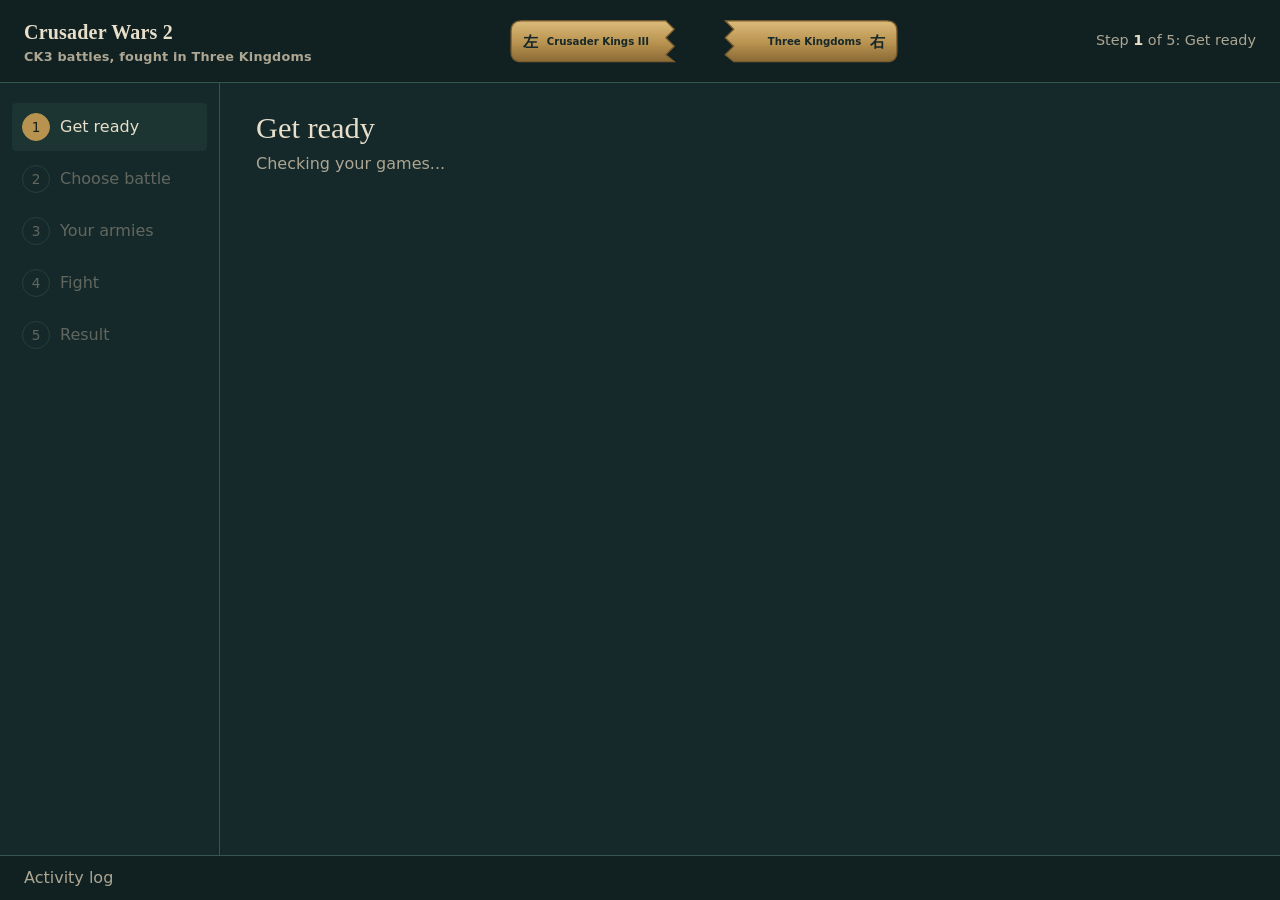
==== dev/app/ui/index.html @ 1217a486 "feat: implement CW2 battle polling and auto-fight functionality in launcher" ====
<!doctype html>
<html lang="en">
<head>
<meta charset="utf-8">
<meta name="viewport" content="width=device-width, initial-scale=1">
<title>Crusader Wars 2 launcher</title>
<style>
:root{
  --patina-950:#112021; --patina-900:#16292a; --patina-800:#1c3432; --patina-700:#25433e;
  --line:#35564f;
  --verdigris:#72b8a3; --bronze:#b8924f; --bronze-hi:#dcbb7a; --bronze-lo:#7a5e2f;
  --cinnabar:#c8372d; --cinnabar-hi:#df5448;
  --bone:#e8dfcb; --bone-dim:#aca693;
  --display:"Young Serif", Georgia, "Times New Roman", serif;
  --body:"Atkinson Hyperlegible", "Segoe UI", system-ui, sans-serif;
  --han:"Noto Serif SC", "Songti SC", "SimSun", serif;
  --r-s:4px; --r-m:10px;
}
*{box-sizing:border-box}
html,body{height:100%;margin:0}
body{background:var(--patina-900);color:var(--bone);font:16px/1.5 var(--body);
  display:grid;grid-template-rows:auto 1fr auto;min-height:100vh}
:focus-visible{outline:2px solid var(--bronze-hi);outline-offset:2px}
button{font:inherit;cursor:pointer}
button:disabled{cursor:not-allowed;opacity:.45}

/* ---------- header: the tally ---------- */
.top{display:grid;grid-template-columns:auto minmax(0,1fr) auto;align-items:center;gap:24px;
  padding:14px 24px;background:var(--patina-950);border-bottom:1px solid var(--line)}
.brand{font-family:var(--display);font-size:1.25rem;letter-spacing:.01em;margin:0;white-space:nowrap}
.brand small{display:block;font-family:var(--body);font-size:.8rem;color:var(--bone-dim)}
.tally{width:100%;max-width:340px;height:auto;justify-self:center;overflow:visible}
.tally .half path{fill:url(#bronze);stroke:var(--bronze-lo);stroke-width:1.5}
.tally .half{transition:transform .6s cubic-bezier(.3,.7,.2,1)}
.tally-lbl{font:700 12px var(--body);fill:var(--patina-900)}
.tally-han{font:700 18px var(--han);fill:var(--patina-900)}
.seal{opacity:0;transform-origin:200px 32px;transform:scale(1.6) rotate(-8deg);
  transition:opacity .25s ease-out .45s, transform .35s cubic-bezier(.2,1.4,.4,1) .45s}
.seal rect{fill:var(--cinnabar);stroke:#8e2019;stroke-width:1.5}
.seal text{font:700 26px var(--han);fill:var(--bone)}
.seal.on{opacity:1;transform:scale(1) rotate(-4deg)}
.stepline{font-size:.9rem;color:var(--bone-dim);text-align:right;white-space:nowrap}
.stepline b{color:var(--bone);font-weight:700}

/* ---------- body ---------- */
.frame{display:grid;grid-template-columns:220px 1fr;min-height:0}
.rail{border-right:1px solid var(--line);padding:20px 12px;background:var(--patina-900)}
.rail ol{list-style:none;margin:0;padding:0;display:grid;gap:4px}
.rail button{width:100%;display:grid;grid-template-columns:28px 1fr;align-items:center;gap:10px;
  text-align:left;background:none;border:0;color:var(--bone-dim);padding:10px;border-radius:var(--r-s)}
.rail button .n{width:28px;height:28px;border-radius:50%;display:grid;place-items:center;
  border:1.5px solid var(--line);font-size:.85rem}
.rail button[data-state="done"] .n{border-color:var(--verdigris);color:var(--verdigris)}
.rail button[data-state="current"]{background:var(--patina-800);color:var(--bone)}
.rail button[data-state="current"] .n{border-color:var(--bronze);background:var(--bronze);color:var(--patina-950)}
.rail button[data-state="locked"]{opacity:.5}

main{padding:28px 36px 40px;overflow:auto}
main h2{font-family:var(--display);font-weight:400;font-size:1.9rem;line-height:1.15;margin:0 0 6px}
.lede{color:var(--bone-dim);margin:0 0 24px;max-width:62ch}
.panel{background:var(--patina-800);border:1px solid var(--line);border-radius:var(--r-m);padding:18px 20px}
.stack{display:grid;gap:16px}
.actions{display:flex;flex-wrap:wrap;gap:12px;margin-top:24px;align-items:center}

.btn-primary{background:var(--cinnabar);color:var(--bone);border:1px solid #8e2019;
  padding:11px 20px;border-radius:var(--r-s);font-weight:700}
.btn-primary:hover:not(:disabled){background:var(--cinnabar-hi)}
.btn-quiet{background:transparent;color:var(--bronze-hi);border:1px solid var(--bronze-lo);
  padding:10px 16px;border-radius:var(--r-s)}
.btn-quiet:hover:not(:disabled){border-color:var(--bronze-hi)}

/* setup */
.paths{display:grid;gap:10px}
.pathrow{display:grid;grid-template-columns:22px 180px 1fr auto;gap:12px;align-items:center;
  padding:10px 0;border-bottom:1px solid var(--line)}
.pathrow:last-child{border-bottom:0}
.pathrow code{font-family:Consolas, "Cascadia Mono", monospace;font-size:.82rem;color:var(--bone-dim);
  overflow:hidden;text-overflow:ellipsis;white-space:nowrap}
.dot{width:12px;height:12px;border-radius:50%;background:var(--verdigris)}
.dot.bad{background:var(--cinnabar)}
.notice{border-left:3px solid var(--cinnabar);padding:10px 14px;background:rgba(200,55,45,.1);border-radius:0 var(--r-s) var(--r-s) 0}
.notice.ok{border-left-color:var(--verdigris);background:rgba(114,184,163,.08)}

/* encounter */
.faceoff{display:grid;grid-template-columns:1fr auto 1fr;gap:20px;align-items:stretch}
.side h3{font-family:var(--display);font-weight:400;font-size:1.3rem;margin:0}
.side .role{color:var(--bone-dim);font-size:.9rem;margin:0 0 12px}
.kv{display:grid;grid-template-columns:auto 1fr;gap:4px 16px;margin:0}
.kv dt{color:var(--bone-dim)} .kv dd{margin:0;font-variant-numeric:tabular-nums}
.vs{display:grid;place-items:center;font-family:var(--display);color:var(--bronze);font-size:1.4rem}
.ratio{margin-top:20px}
.ratio .bar{display:flex;height:14px;border-radius:7px;overflow:hidden;border:1px solid var(--line)}
.ratio .a{background:var(--bronze)} .ratio .b{background:var(--verdigris)}
.ratio p{margin:8px 0 0;color:var(--bone-dim);font-size:.92rem}

/* roster */
.cols{display:grid;grid-template-columns:1fr 1fr;gap:16px}
.tiers{display:grid;gap:6px;margin:12px 0 16px}
.tier{display:grid;grid-template-columns:70px 1fr 46px;gap:10px;align-items:center;font-size:.88rem}
.tier .track{height:10px;background:var(--patina-950);border-radius:5px;overflow:hidden}
.tier .fill{height:100%;background:var(--bronze)}
.tier span:last-child{text-align:right;font-variant-numeric:tabular-nums;color:var(--bone-dim)}
table{width:100%;border-collapse:collapse;font-variant-numeric:tabular-nums}
th,td{text-align:left;padding:7px 8px;border-bottom:1px solid var(--line);font-size:.92rem}
th{color:var(--bone-dim);font-weight:400}
td.num,th.num{text-align:right}
.seedrow{display:flex;gap:10px;align-items:center;flex-wrap:wrap}
.seedrow input{background:var(--patina-950);color:var(--bone);border:1px solid var(--line);border-radius:var(--r-s);
  padding:8px 10px;font:inherit;width:140px;font-variant-numeric:tabular-nums}
.progress{list-style:none;margin:16px 0 0;padding:0;display:grid;gap:8px}
.progress li{display:grid;grid-template-columns:22px 1fr;gap:10px;align-items:center;color:var(--bone-dim)}
.progress li[data-s="done"]{color:var(--bone)}
.progress li[data-s="done"] .dot{background:var(--verdigris)}
.progress li[data-s="run"] .dot{background:var(--bronze);animation:pulse 1s infinite alternate}
.progress li[data-s="wait"] .dot{background:var(--line)}
@keyframes pulse{to{opacity:.35}}

.general{padding:12px 0;border-top:1px solid var(--line)}
.general table{table-layout:fixed}
.general td:nth-child(2){width:88px} .general td:nth-child(3){width:44px}
.gname{margin:0 0 6px} .gname span{color:var(--bone-dim);font-size:.88rem;margin-left:6px}
.stackbar{display:flex;height:10px;border-radius:5px;overflow:hidden;margin-bottom:6px;background:var(--patina-950)}
.t0{background:#4f6f67} .t1{background:var(--verdigris)} .t2{background:var(--bronze)} .t3{background:var(--bronze-hi)}
.legend{display:flex;flex-wrap:wrap;gap:6px 16px;color:var(--bone-dim);font-size:.85rem;margin:0 0 12px}
.legend span{display:inline-flex;align-items:center;gap:6px}
.legend i{width:12px;height:12px;border-radius:3px;display:inline-block}
/* write-back */
.diff td.before{color:var(--bone-dim);text-decoration:line-through}
.diff td.after{color:var(--verdigris)}
.formula{font-family:var(--display);font-size:1.05rem;color:var(--bronze-hi);margin:6px 0 0}

/* friendly screens */
.panel-title{font-family:var(--display);font-weight:400;font-size:1.15rem;margin:0 0 10px}
.muted{color:var(--bone-dim)}
.yours{color:var(--verdigris)}
.checklist{list-style:none;margin:0;display:grid}
.checklist li{display:grid;grid-template-columns:14px 1fr auto;gap:14px;align-items:center;padding:11px 0;border-bottom:1px solid var(--line)}
.checklist li:last-child{border-bottom:0}
.dot.warn{background:var(--bronze)}
.btn-sm{padding:6px 12px;font-size:.9rem;white-space:nowrap}
.howto{margin:0;padding-left:22px;display:grid;gap:10px}
.howto.panel{padding-left:40px}
.howto b{color:var(--bronze-hi);font-weight:700}
details.more{margin-top:22px;color:var(--bone-dim)}
details.more summary{cursor:pointer;margin-bottom:10px}
.battles{list-style:none;margin:0 0 20px;padding:0;display:grid;grid-template-columns:repeat(auto-fill,minmax(150px,1fr));gap:10px}
.battles button,.seg button{width:100%;text-align:left;background:var(--patina-800);border:1px solid var(--line);
  color:var(--bone);border-radius:var(--r-m);padding:12px 14px;display:grid;gap:2px}
.battles button[aria-pressed="true"],.seg button[aria-pressed="true"]{border-color:var(--bronze);box-shadow:inset 0 0 0 1px var(--bronze)}
.battles b{font-size:1.1rem;font-variant-numeric:tabular-nums}
.battles small,.seg small{color:var(--bone-dim)}
.big{font-family:var(--display);font-size:2.4rem;line-height:1;margin:0 0 4px;font-variant-numeric:tabular-nums}
.seg{display:grid;grid-template-columns:1fr 1fr;gap:10px;margin:0 0 18px}
.units{list-style:none;margin:6px 0 0;padding:0;display:grid;gap:4px}
.units li{display:grid;grid-template-columns:1fr auto 36px;gap:10px;font-size:.93rem;align-items:baseline}
.units .num{text-align:right;font-variant-numeric:tabular-nums}
.tier-tag{font-size:.72rem;color:var(--bone-dim);text-transform:uppercase;letter-spacing:.06em}
.banner{border-radius:var(--r-m);padding:18px 22px;margin:0 0 18px;font-family:var(--display);font-size:1.8rem;line-height:1.1}
.banner small{display:block;font-family:var(--body);font-size:.95rem;color:var(--bone-dim);margin-top:4px}
.banner.win{background:rgba(114,184,163,.14);border:1px solid var(--verdigris)}
.banner.loss{background:rgba(200,55,45,.12);border:1px solid var(--cinnabar)}

/* activity drawer */
.drawer{border-top:1px solid var(--line);background:var(--patina-950)}
.drawer summary{padding:10px 24px;cursor:pointer;color:var(--bone-dim);display:flex;justify-content:space-between;gap:12px}
.drawer summary label{display:inline-flex;gap:6px;align-items:center;font-size:.85rem}
.log{margin:0;padding:0 24px 14px;max-height:170px;overflow:auto;
  font:12.5px/1.6 Consolas, "Cascadia Mono", monospace;color:var(--bone-dim);white-space:pre-wrap}

@media (max-width: 1060px){ .stepline{display:none} }
@media (max-width: 860px){
  .seg{grid-template-columns:1fr}
  .top{grid-template-columns:1fr;gap:10px}
  .stepline{text-align:left}
  .frame{grid-template-columns:1fr}
  .rail{border-right:0;border-bottom:1px solid var(--line);padding:10px}
  .rail ol{grid-auto-flow:column;overflow-x:auto}
  .rail button{grid-template-columns:28px auto;white-space:nowrap}
  main{padding:20px}
  .faceoff,.cols{grid-template-columns:1fr}
  .vs{padding:4px 0}
  .pathrow{grid-template-columns:22px 1fr;}
  .pathrow code,.pathrow button{grid-column:2}
}
@media (prefers-reduced-motion: reduce){
  *{transition:none !important;animation:none !important}
}
</style>
</head>
<body>

<header class="top">
  <h1 class="brand">Crusader Wars 2<small>CK3 battles, fought in Three Kingdoms</small></h1>
  <svg class="tally" viewBox="0 0 400 64" role="img" aria-labelledby="tallyTitle tallyDesc">
    <title id="tallyTitle">Round-trip tally</title>
    <desc id="tallyDesc">The two halves close as each step finishes and are sealed when the result save is installed in CK3.</desc>
    <defs>
      <linearGradient id="bronze" x1="0" y1="0" x2="0" y2="1">
        <stop offset="0" stop-color="#dcbb7a"/><stop offset=".55" stop-color="#b8924f"/><stop offset="1" stop-color="#8a6a36"/>
      </linearGradient>
    </defs>
    <g id="halfL" class="half">
      <path d="M20,8 H190 L200,18 L190,28 L200,38 L190,48 L200,56 H20 Q8,56 8,44 V20 Q8,8 20,8 Z"/>
      <text x="22" y="39" class="tally-han">左</text>
      <text x="50" y="37" class="tally-lbl">Crusader Kings III</text>
    </g>
    <g id="halfR" class="half">
      <path d="M190,8 H380 Q392,8 392,20 V44 Q392,56 380,56 H200 L190,48 L200,38 L190,28 L200,18 Z"/>
      <text x="378" y="39" class="tally-han" text-anchor="end">右</text>
      <text x="350" y="37" class="tally-lbl" text-anchor="end">Three Kingdoms</text>
    </g>
    <g id="seal" class="seal" aria-hidden="true">
      <rect x="178" y="10" width="44" height="44" rx="4"/>
      <text x="200" y="42" text-anchor="middle">合</text>
    </g>
  </svg>
  <p class="stepline" id="stepline" aria-live="polite"></p>
</header>

<div class="frame">
  <nav class="rail" aria-label="Round-trip steps"><ol id="rail"></ol></nav>
  <main id="main" tabindex="-1"></main>
</div>

<details class="drawer">
  <summary><span>Activity log</span>
    </summary>
  <pre class="log" id="log"></pre>
</details>

<script>
/* Crusader Wars 2 launcher UI. Python side: bridge.py via pywebview js_api.
   Flow: get ready -> choose the CK3 battle -> your armies -> fight in 3K -> result. */
const esc = s => String(s).replace(/[&<>"]/g, c => ({"&":"&amp;","<":"&lt;",">":"&gt;",'"':"&quot;"}[c]));
const fmt = n => Number(n||0).toLocaleString("en-CA");

/* ---- event bus the Python side pushes into via evaluate_js ---- */
window.cw2 = { handlers:{}, on(t,f){(this.handlers[t]=this.handlers[t]||[]).push(f)},
  emit(t,p){(this.handlers[t]||[]).forEach(f=>f(p)); log(`${t} ${JSON.stringify(p)}`)} };

/* ---- bridge call: {'ok':...} or {'error': msg} -> JS exception ---- */
async function call(method, ...args){
  const r = await window.pywebview.api[method](...args);
  if (r && r.error !== undefined) throw new Error(r.error);
  return r || {};
}
const err = e => (e && (e.message || e)) ? (e.message || String(e)) : String(e);
/* Plain-language versions of the errors a player can actually hit. */
function friendly(m){
  if(/No runtime log/.test(m)) return "No battle has been fought with this pack yet. Finish the battle in Three Kingdoms, then try again.";
  if(/exactly one start/.test(m)) return "This battle was restarted or replayed, so its result can't be used. Send the armies again and fight it once.";
  if(/undetermined/.test(m)) return "Neither side fully broke, so there's no winner yet. Fight until one army routs.";
  if(/Close Three Kingdoms/.test(m)) return "Close Three Kingdoms first, then try again.";
  if(/No \.ck3 saves/.test(m)) return "No CK3 saves found yet. In CK3, open a battle and press the crossed swords (or save by hand), then try again.";
  if(/no battle in progress/.test(m)) return "Your latest save has no battle in progress. Save while your armies are fighting.";
  return m;
}
const fail = e => { const m = err(e); log(`error: ${m}`); return friendly(m); };

/* ---- state ---- */
const STEPS=[
  {id:"setup",  title:"Get ready"},
  {id:"enc",    title:"Choose battle"},
  {id:"roster", title:"Your armies"},
  {id:"battle", title:"Fight"},
  {id:"result", title:"Result"}
];
const S={view:0, reached:0, sealed:false, busy:false, mode:"records", cw1Hint:false,
  health:null, enc:null, roster:null, install:[], installed:false,
  launched:false, removed:false, result:null, error:null};

function log(msg){const el=document.getElementById("log");
  el.textContent+=`[${new Date().toLocaleTimeString("en-CA",{hour12:false})}] ${msg}\n`;el.scrollTop=el.scrollHeight;}

/* tally gap: closes one notch per finished step */
function setTally(){
  const done=S.sealed?5:S.reached; const g=(5-done)*7;
  document.getElementById("halfL").style.transform=`translateX(${-g}px)`;
  document.getElementById("halfR").style.transform=`translateX(${g}px)`;
  document.getElementById("seal").classList.toggle("on",S.sealed);
  document.getElementById("stepline").innerHTML=`Step <b>${S.view+1}</b> of 5: ${STEPS[S.view].title}`;
}

function renderRail(){
  document.getElementById("rail").innerHTML=STEPS.map((s,i)=>{
    const state=i===S.view?"current":i>S.reached?"locked":"done";
    return `<li><button data-go="${i}" data-state="${state}" ${i>S.reached?"disabled":""}
      aria-current="${i===S.view?"step":"false"}"><span class="n">${i+1}</span>${s.title}</button></li>`;
  }).join("");
}

function render(){
  renderRail(); setTally();
  document.getElementById("main").innerHTML=V[STEPS[S.view].id]();
}
function go(i){S.view=i; S.reached=Math.max(S.reached,i); S.error=null; render(); document.getElementById("main").focus();}
const errorBox=()=>S.error?`<p class="notice" role="alert" style="margin-top:16px">${esc(S.error)}</p>`:"";
const check=(state,text,fix="")=>`<li><span class="dot ${state}" aria-label="${state==="bad"?"Needs fixing":state==="warn"?"Warning":"Ready"}"></span><span>${text}</span>${fix}</li>`;

/* ---- screens ---- */
const V={
  setup(){
    const h=S.health;
    if(!h) return `<h2>Get ready</h2><p class="lede">Checking your games...</p>`;
    const ok=k=>(h.paths.find(p=>p.key===k)||{}).ok;
    const items=[
      check(ok("ck3_exe")?"":"bad", ok("ck3_exe")?"Crusader Kings III is installed":"Crusader Kings III was not found"),
      check(ok("tk_exe")?"":"bad", ok("tk_exe")?"Three Kingdoms is installed":"Three Kingdoms was not found"),
      !h.ck3_mod
        ? check("bad", "The CW2 battle button is not installed in CK3",
            h.mod_source?`<button class="btn-quiet btn-sm" data-action="installMod" ${S.busy?"disabled":""}>Install</button>`:`<span class="muted">mod files missing</span>`)
        : h.in_playset
          ? check("", "The CW2 battle button is installed and in your CK3 playset")
          : check("bad", "The CW2 battle button is installed but not in your CK3 playset. Close the Paradox launcher, then add it.",
              `<button class="btn-quiet btn-sm" data-action="addToPlayset" ${S.busy?"disabled":""}>Add to playset</button>`),
      h.cw1_installed
        ? check("warn", "Crusader Wars 1 is still installed. It replaces the same CK3 battle window, so the CW2 button won't show while it's on.",
            `<button class="btn-quiet btn-sm" data-action="removeCw1">Remove it</button>`)
        : check("", "Crusader Wars 1 is gone"),
      check(ok("rpfm_cli")?"":"bad", ok("rpfm_cli")?"The battle pack builder is ready":"The battle pack builder (RPFM) is missing")];
    return `<h2>Get ready</h2>
    <p class="lede">Fight your Crusader Kings III battles in Three Kingdoms. Check the list, then start a battle in CK3.</p>
    <ul class="panel checklist">${items.join("")}</ul>
    ${S.cw1Hint?`<p class="notice ok" style="margin-top:16px">Steam is opening Crusader Wars 1's Workshop page. Click <b>Unsubscribe</b> there, then press Check again.</p>`:""}
    ${h.tk_running?`<p class="notice" style="margin-top:16px">Three Kingdoms is running. Close it before sending a battle.</p>`:""}
    <section class="panel" style="margin-top:16px"><h3 class="panel-title">How a battle starts</h3>
      <ol class="howto">
        <li>Get every line above ready. <b>Add to playset</b> puts the CW2 mod last in your active playset for you.</li>
        <li>Play CK3. When your armies meet, open the battle and press the <b>crossed swords</b>. The game pauses and saves.</li>
        <li>Keep this window open: it spots the save, builds both armies and starts Three Kingdoms. To choose by hand, press <b>Find my battle</b>.</li>
      </ol></section>
    ${errorBox()}
    <div class="actions">
      <button class="btn-primary" data-action="toEncounter" ${ok("ck3_saves")?"":"disabled"}>Find my battle</button>
      ${h.ck3_running?"":`<button class="btn-quiet" data-action="launchCk3">Open Crusader Kings III</button>`}
      <button class="btn-quiet" data-action="recheck">Check again</button>
    </div>
    <details class="more"><summary>File locations</summary>
      <div class="paths">${h.paths.map(p=>`<div class="pathrow"><span class="dot ${p.ok?"":"bad"}"></span>
        <span>${esc(p.label)}</span><code title="${esc(p.value)}">${esc(p.value)}</code></div>`).join("")}</div>
    </details>`;
  },
  enc(){
    const e=S.enc;
    if(!e) return `<h2>Choose battle</h2>${S.error?`${errorBox()}
      <div class="actions"><button class="btn-quiet" data-action="toEncounter">Try again</button></div>`
      :`<p class="lede">Reading your latest CK3 save...</p>`}`;
    const side=s=>`<section class="panel side" aria-label="${s.role}">
      <p class="role">${s.role}${s.yours?` <span class="yours">your army</span>`:""}</p>
      <p class="big">${fmt(Math.round(s.fighting))}</p>
      <p class="muted">men still fighting, of ${fmt(Math.round(s.initial))}</p></section>`;
    const cards=e.battles.map(b=>`<li><button data-action="pickBattle" data-id="${esc(b.combat_id)}" aria-pressed="${b.combat_id===e.combat_id}">
      <b>${fmt(b.men[0])} v ${fmt(b.men[1])}</b><small>${esc(b.phase||"")}${b.yours?` · <span class="yours">yours</span>`:""}</small></button></li>`).join("");
    return `<h2>Choose battle</h2>
    <p class="lede">${e.battles.length} battle${e.battles.length===1?"":"s"} in progress in your latest save. Battles with your own army are marked; if you fought through a vassal or ally, pick that one.</p>
    <ul class="battles">${cards}</ul>
    <div class="faceoff">${side(e.sides[0])}<div class="vs" aria-hidden="true">vs</div>${side(e.sides[1])}</div>
    ${errorBox()}
    <div class="actions">
      <button class="btn-primary" data-action="toRoster">Build the armies</button>
      <button class="btn-quiet" data-action="toEncounter">Look again</button>
    </div>
    <details class="more"><summary>Save details</summary>
      <dl class="kv"><dt>Save</dt><dd><code>${esc(e.save_name)}</code></dd><dt>Date</dt><dd>${esc(e.date||"unknown")}</dd>
      <dt>Battle id</dt><dd><code>${esc(e.combat_id)}</code></dd>
      ${e.sides.map(s=>`<dt>${s.role} armies</dt><dd><code>${esc(s.army_ids.join(", "))}</code></dd>`).join("")}</dl>
    </details>`;
  },
  roster(){
    const r=S.roster;
    if(!r) return `<h2>Your armies</h2>${S.error?errorBox():`<p class="lede">Building the armies...</p>`}`;
    const modes=[["records","Records","Generals lead a bodyguard. Grounded, historical battles."],
                 ["romance","Romance","Generals are single heroes who duel and inspire."]];
    const col=side=>`<section class="panel"><h3 class="panel-title">${esc(side.role)}</h3>
      <p class="muted" style="margin:0 0 8px">${fmt(side.men)} men · ${side.cards} unit cards</p>
      ${side.generals.map(g=>`<div class="general">
        <p class="gname"><b>${esc(g.name||(g.role==="Commander"?"Commander":"Knight"))}</b>
          <span>${g.kind==="hero"?"hero":"general and bodyguard"}${g.men>1?`, ${g.men} men`:""}</span></p>
        <ul class="units">${g.units.map(u=>`<li><span>${esc(u.name)}</span><span class="tier-tag">${esc(u.tier)}</span><span class="num">${u.men}</span></li>`).join("")}</ul>
      </div>`).join("")}</section>`;
    const prog=S.install.length?`<ul class="progress">${S.install.map(x=>x?`<li data-s="${x.status}"><span class="dot"></span>${esc(x.label)}</li>`:"").join("")}</ul>`:"";
    const packOk=S.health&&S.health.gates&&S.health.gates.probe;
    return `<h2>Your armies</h2>
    <p class="lede">Both CK3 armies, rebuilt from Three Kingdoms units at the same scale${r.scale<1?` (1 in 3K stands for ${(1/r.scale).toFixed(1)} in CK3)`:" (man for man)"}.</p>
    <div class="seg" role="group" aria-label="Battle mode">${modes.map(([m,t,d])=>
      `<button data-action="setMode" data-mode="${m}" aria-pressed="${S.mode===m}" ${S.installed||S.busy?"disabled":""}><b>${t}</b><small>${d}</small></button>`).join("")}</div>
    <div class="cols">${col(r.sides[0])}${col(r.sides[1])}</div>
    <p class="muted" style="margin-top:14px">${esc(r.note)}</p>
    ${prog}
    ${packOk?"":`<p class="notice" style="margin-top:16px">Three Kingdoms or the battle pack builder is missing. Check the first step.</p>`}
    ${errorBox()}
    <div class="actions">
      ${S.installed
        ? `<button class="btn-primary" data-action="toBattle">Next: fight</button>`
        : `<button class="btn-primary" data-action="install" ${S.busy||!packOk?"disabled":""}>Send to Three Kingdoms</button>
           <button class="btn-quiet" data-action="reroll" ${S.busy?"disabled":""}>Shuffle units</button>`}
    </div>
    <details class="more"><summary>Roll details</summary><p class="muted">Seed <code>${r.seed}</code>, mode ${esc(r.mode||S.mode)}.</p></details>`;
  },
  battle(){
    return `<h2>Fight in Three Kingdoms</h2>
    <p class="lede">The battle is ready. Follow these steps, then come back for the result.</p>
    <ol class="howto panel">
      <li>${S.launched?"Three Kingdoms is starting.":`<button class="btn-quiet btn-sm" data-action="launch">Launch Three Kingdoms</button>`}</li>
      <li>In the mod manager, turn on <b>crusader_wars_2</b>, then press Play.</li>
      <li>Open <b>Historical Battles</b>, choose <b>Battle of Xingyang</b> in Records mode, and start it.</li>
      <li>Fight until one army breaks. Stay on the results screen for a few seconds, and don't press Rematch.</li>
    </ol>
    ${errorBox()}
    <div class="actions">
      <button class="btn-primary" data-action="readResult" ${S.busy?"disabled":""}>Get the result</button>
    </div>`;
  },
  result(){
    const r=S.result;
    if(!r) return `<h2>Result</h2><p class="lede">No result yet.</p>
      <div class="actions"><button class="btn-primary" data-action="toBattle">Back to the fight</button></div>`;
    const won=r.player_outcome==="victory";
    const rows=r.sides.map((s,i)=>`<tr><td>${esc(s.role)}${i===r.player_side?" (you)":""}${r.winner===i?" · won":""}</td>
      <td class="num">${fmt(s.men)}</td><td class="num">${fmt(s.lost)}</td><td class="num">${fmt(s.men-s.lost)}</td></tr>`).join("");
    return `<h2>Result</h2>
    <p class="banner ${won?"win":"loss"}">${won?"Victory":"Defeat"}<small>${won?"Your side held the field.":"Your side broke first."}</small></p>
    <div class="panel"><table>
      <thead><tr><th>Side</th><th class="num">Fought</th><th class="num">Lost</th><th class="num">Left</th></tr></thead>
      <tbody>${rows}</tbody></table></div>
    <p class="muted" style="margin-top:14px">The result is saved in the run folder. Writing the losses into your CK3 save is off in this build.</p>
    ${S.removed?`<p class="notice ok" style="margin-top:16px">Battle pack removed. The game's own files were never touched.</p>`:""}
    ${errorBox()}
    <div class="actions">
      <button class="btn-primary" data-action="restart">Fight another battle</button>
      ${S.installed&&!S.removed?`<button class="btn-quiet" data-action="removeProbe" ${S.busy?"disabled":""}>Remove battle pack</button>`:""}
    </div>`;
  }
};

/* ---- actions ---- */
window.cw2.on("install",p=>{S.install[p.index]={label:p.label,status:p.status}; if(STEPS[S.view].id==="roster") render();});

const A={
  async recheck(){S.error=null;
    try{S.health=await call("get_health");
      log(`checked: ck3_mod=${S.health.ck3_mod} cw1=${S.health.cw1_installed} pack_ready=${S.health.gates.probe}`);}
    catch(e){S.error=fail(e);} render();},
  async installMod(){S.busy=true; S.error=null; render();
    try{const r=await call("install_ck3_mod"); log(`CK3 mod registered: ${r.mod_file}`); await A.recheck();}
    catch(e){S.error=fail(e);}
    S.busy=false; render();},
  async addToPlayset(){S.busy=true; S.error=null; render();
    try{const r=await call("add_to_playset");
      log(`added to playset "${r.playset}"${r.cw1_disabled?", Crusader Wars 1 switched off":""}; backup: ${r.backup}`);
      await A.recheck();}
    catch(e){S.error=fail(e);}
    S.busy=false; render();},
  async removeCw1(){S.error=null;
    try{await call("open_cw1_page"); S.cw1Hint=true; log("opened Crusader Wars 1's Workshop page");}
    catch(e){S.error=fail(e);} render();},
  async launchCk3(){
    try{await call("launch_ck3"); log("CK3 launch requested via Steam");}
    catch(e){S.error=fail(e);} render();},
  async toEncounter(){go(1); S.enc=null; S.roster=null; render();
    try{S.enc=await call("get_encounter"); log(`CK3 save ${S.enc.save_name}: battle ${S.enc.combat_id} of ${S.enc.battles.length}`);}
    catch(e){S.error=fail(e);} render();},
  async pickBattle(b){S.error=null;
    try{S.enc=await call("get_encounter",S.enc.save,b.dataset.id); S.roster=null; log(`picked battle ${S.enc.combat_id}`);}
    catch(e){S.error=fail(e);} render();},
  async toRoster(){go(2); await A.reroll();},
  async reroll(){S.error=null;
    try{S.roster=await call("roll_roster",S.enc,null,S.mode);
      log(`rolled ${S.roster.mode} seed=${S.roster.seed} cards=${S.roster.sides.map(s=>s.cards).join("v")}`);}
    catch(e){S.error=fail(e);} render();},
  async setMode(b){S.mode=b.dataset.mode; await A.reroll();},
  async install(){S.busy=true;S.install=[];S.error=null;render();
    try{const r=await call("prepare_and_install",S.roster); S.installed=true;
      if(r.removed_previous) log(`replaced the previous battle pack (run: ${r.removed_previous})`);
      log(`installed ${r.pack} sha256=${r.sha256}`); log(`run folder: ${r.run}`);}
    catch(e){S.error=fail(e);}
    S.busy=false; render();},
  async toBattle(){go(3);},
  async launch(){
    try{await call("launch_3k"); S.launched=true; log("3K launch requested via Steam");}
    catch(e){S.error=fail(e);} render();},
  async readResult(){S.busy=true;S.error=null;render();
    try{S.result=await call("read_result");
      log(`result outcome=${S.result.player_outcome} source=${S.result.result_source}`);
      S.busy=false; go(4); return;}
    catch(e){S.error=fail(e);}
    S.busy=false; render();},
  async removeProbe(){S.busy=true;S.error=null;render();
    try{const r=await call("remove_probe"); S.removed=true;
      log(`removed ${r.removed}${r.run?" (run: "+r.run+")":""}`);
      await A.recheck();}
    catch(e){S.error=fail(e);}
    S.busy=false; render();},
  async restart(){Object.assign(S,{view:0,reached:0,sealed:false,roster:null,enc:null,cw1Hint:false,
      install:[],installed:false,launched:false,removed:false,result:null,error:null});
    await A.recheck();},
  /* The CK3 button saved a battle: take it straight to Three Kingdoms, stopping at the first error. */
  async autoFight(sig){log(`CK3 battle button: ${sig.battle} (${sig.save_name})`);
    await A.toEncounter(); if(!S.enc) return;
    await A.toRoster(); if(!S.roster) return;
    await A.install(); if(!S.installed) return;
    go(3); await A.launch();}
};

let watching=false;
async function watch(){
  if(watching||S.busy||S.view!==0) return;
  watching=true;
  try{const sig=await call("poll_battle"); if(sig.save&&!S.busy&&S.view===0) await A.autoFight(sig);}
  catch(e){log(`watch: ${err(e)}`);}
  watching=false;
}

document.addEventListener("click",async ev=>{
  const g=ev.target.closest("[data-go]"); if(g&&!g.disabled){go(+g.dataset.go);return;}
  const b=ev.target.closest("[data-action]"); if(b&&!b.disabled&&A[b.dataset.action]) await A[b.dataset.action](b);
});

window.addEventListener("pywebviewready",()=>{log("Python bridge ready"); render(); A.recheck(); setInterval(watch,3000);});
log("launcher started; waiting for the Python bridge...");
render();
</script>
</body>
</html>
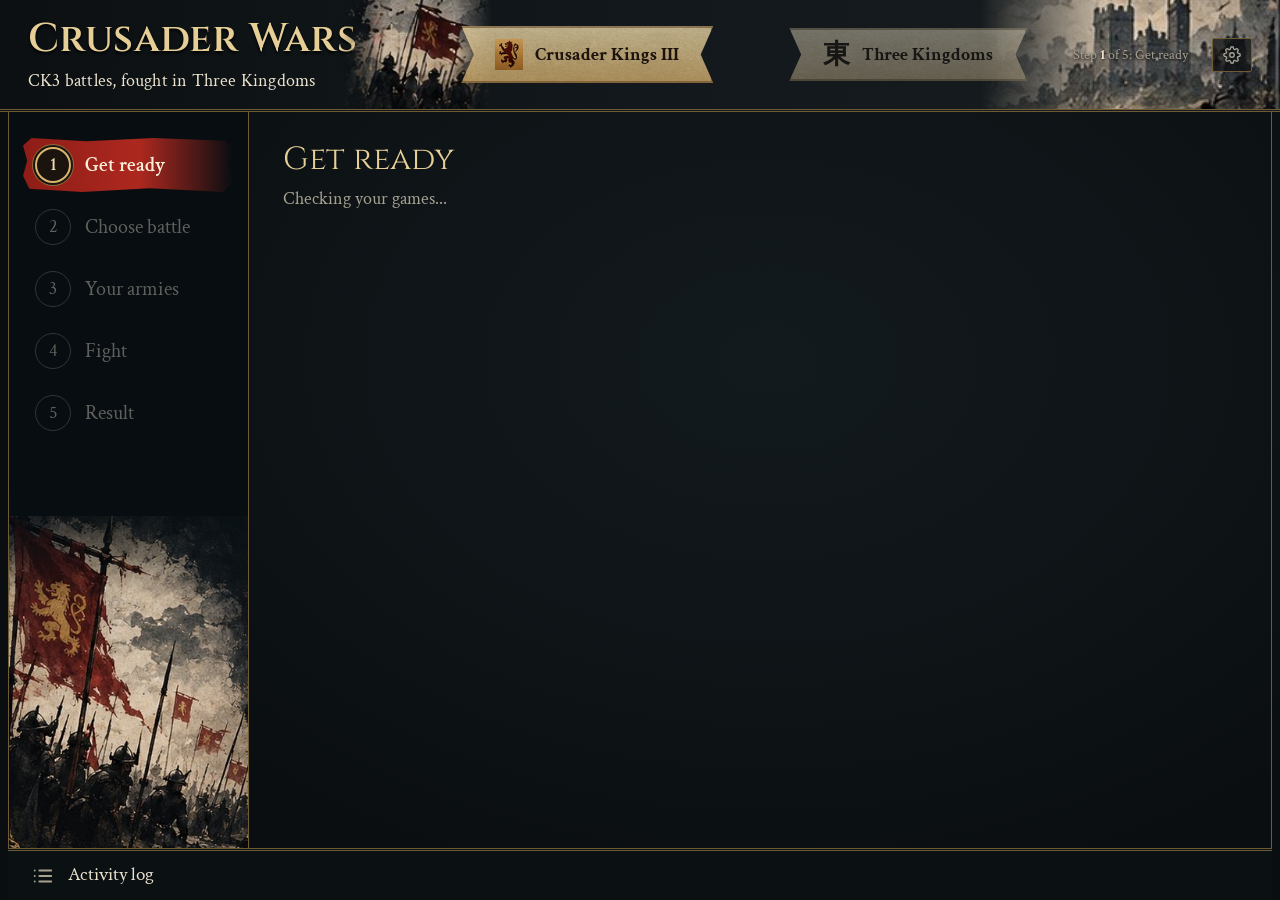
==== commit 8b76aab4: "Add UI architecture documentation and configuration schema for CW2 Launcher - Introduced UI_ARCHITEC" ====
--- a/dev/app/ui/index.html
+++ b/dev/app/ui/index.html
@@ -1,5 +1,5 @@
 <!doctype html>
-<html lang="en">
+<html lang="en" data-skin="ck3">
 <head>
 <meta charset="utf-8">
 <meta name="viewport" content="width=device-width, initial-scale=1">
@@ -15,6 +15,7 @@
   --body:"Atkinson Hyperlegible", "Segoe UI", system-ui, sans-serif;
   --han:"Noto Serif SC", "Songti SC", "SimSun", serif;
   --r-s:4px; --r-m:10px;
+  --accent-dim:rgba(184,146,79,.18);
 }
 *{box-sizing:border-box}
 html,body{height:100%;margin:0}
@@ -24,26 +25,35 @@
 button{font:inherit;cursor:pointer}
 button:disabled{cursor:not-allowed;opacity:.45}
 
-/* ---------- header: the tally ---------- */
-.top{display:grid;grid-template-columns:auto minmax(0,1fr) auto;align-items:center;gap:24px;
-  padding:14px 24px;background:var(--patina-950);border-bottom:1px solid var(--line)}
+/* ---------- header: brand + the two game plaques ----------
+   The plaques pick the launcher look (data-skin on <html>) and still work as
+   the round-trip tally: they close one notch per finished step and the seal
+   lands between them once the round trip is done. */
+.top{position:relative;overflow:hidden;display:grid;grid-template-columns:auto minmax(0,1fr) auto auto;
+  align-items:center;gap:24px;padding:14px 24px;background:var(--patina-950);border-bottom:1px solid var(--line)}
+.top>*{position:relative;z-index:1}
 .brand{font-family:var(--display);font-size:1.25rem;letter-spacing:.01em;margin:0;white-space:nowrap}
 .brand small{display:block;font-family:var(--body);font-size:.8rem;color:var(--bone-dim)}
-.tally{width:100%;max-width:340px;height:auto;justify-self:center;overflow:visible}
-.tally .half path{fill:url(#bronze);stroke:var(--bronze-lo);stroke-width:1.5}
-.tally .half{transition:transform .6s cubic-bezier(.3,.7,.2,1)}
-.tally-lbl{font:700 12px var(--body);fill:var(--patina-900)}
-.tally-han{font:700 18px var(--han);fill:var(--patina-900)}
-.seal{opacity:0;transform-origin:200px 32px;transform:scale(1.6) rotate(-8deg);
+.brand-mark{display:none}
+.plaques{position:relative;justify-self:center;display:flex;align-items:center;gap:6px}
+.plaque{display:inline-flex;align-items:center;gap:10px;white-space:nowrap;
+  background:linear-gradient(#dcbb7a,#b8924f 55%,#8a6a36);color:var(--patina-900);font-weight:700;
+  border:1px solid var(--bronze-lo);border-radius:var(--r-s);padding:8px 16px;
+  transition:transform .6s cubic-bezier(.3,.7,.2,1),filter .18s,opacity .18s}
+.plaque[aria-pressed="false"]{opacity:.6;filter:saturate(.55)}
+.plaque:hover{opacity:1;filter:none}
+.plaque-mark{font:700 1.2rem/1 var(--han)}
+.seal{position:absolute;left:50%;top:50%;z-index:2;width:44px;height:44px;margin:-22px 0 0 -22px;
+  display:grid;place-items:center;border-radius:4px;background:var(--cinnabar);border:1.5px solid #8e2019;
+  color:var(--bone);font:700 26px/1 var(--han);pointer-events:none;
+  opacity:0;transform:scale(1.6) rotate(-8deg);
   transition:opacity .25s ease-out .45s, transform .35s cubic-bezier(.2,1.4,.4,1) .45s}
-.seal rect{fill:var(--cinnabar);stroke:#8e2019;stroke-width:1.5}
-.seal text{font:700 26px var(--han);fill:var(--bone)}
 .seal.on{opacity:1;transform:scale(1) rotate(-4deg)}
 .stepline{font-size:.9rem;color:var(--bone-dim);text-align:right;white-space:nowrap}
 .stepline b{color:var(--bone);font-weight:700}
 
 /* ---------- body ---------- */
-.frame{display:grid;grid-template-columns:220px 1fr;min-height:0}
+.frame{display:grid;grid-template-columns:240px 1fr;min-height:0}
 .rail{border-right:1px solid var(--line);padding:20px 12px;background:var(--patina-900)}
 .rail ol{list-style:none;margin:0;padding:0;display:grid;gap:4px}
 .rail button{width:100%;display:grid;grid-template-columns:28px 1fr;align-items:center;gap:10px;
@@ -56,6 +66,7 @@
 .rail button[data-state="locked"]{opacity:.5}
 
 main{padding:28px 36px 40px;overflow:auto}
+main:focus{outline:none} /* focused by go() for screen readers, not keyboard travel */
 main h2{font-family:var(--display);font-weight:400;font-size:1.9rem;line-height:1.15;margin:0 0 6px}
 .lede{color:var(--bone-dim);margin:0 0 24px;max-width:62ch}
 .panel{background:var(--patina-800);border:1px solid var(--line);border-radius:var(--r-m);padding:18px 20px}
@@ -167,13 +178,282 @@
 .log{margin:0;padding:0 24px 14px;max-height:170px;overflow:auto;
   font:12.5px/1.6 Consolas, "Cascadia Mono", monospace;color:var(--bone-dim);white-space:pre-wrap}
 
-@media (max-width: 1060px){ .stepline{display:none} }
+/* ---- settings gear button ---- */
+.btn-gear{background:none;border:1.5px solid var(--bronze-lo);border-radius:var(--r-s);
+  color:var(--bone-dim);padding:7px 10px;display:grid;place-items:center;line-height:1;
+  font-size:1.05rem;transition:color .15s,border-color .15s}
+.btn-gear:hover:not(:disabled){color:var(--bronze-hi);border-color:var(--bronze-hi)}
+.btn-gear svg{width:18px;height:18px;fill:none;stroke:currentColor;stroke-width:1.8;
+  stroke-linecap:round;stroke-linejoin:round;display:block}
+
+/* ---- settings modal overlay ---- */
+.settings-overlay{position:fixed;inset:0;background:rgba(17,32,33,.78);backdrop-filter:blur(6px);
+  display:grid;place-items:center;z-index:9000;opacity:0;pointer-events:none;
+  transition:opacity .22s ease}
+.settings-overlay.open{opacity:1;pointer-events:all}
+.settings-modal{background:var(--patina-900);border:1px solid var(--line);border-radius:14px;
+  width:min(540px,93vw);max-height:88vh;display:flex;flex-direction:column;overflow:hidden;
+  box-shadow:0 24px 64px rgba(0,0,0,.7);transform:translateY(10px);transition:transform .22s ease}
+.settings-overlay.open .settings-modal{transform:translateY(0)}
+.settings-head{display:flex;align-items:center;justify-content:space-between;
+  padding:18px 22px 14px;border-bottom:1px solid var(--line)}
+.settings-head h2{font-family:var(--display);font-weight:400;font-size:1.35rem;margin:0}
+.settings-head p{font-size:.82rem;color:var(--bone-dim);margin:3px 0 0}
+.settings-close{background:none;border:none;color:var(--bone-dim);font-size:1.4rem;
+  padding:4px 8px;border-radius:var(--r-s);cursor:pointer;line-height:1}
+.settings-close:hover{color:var(--bone)}
+.settings-body{overflow-y:auto;padding:18px 22px;display:grid;gap:0}
+.sfield{display:grid;gap:6px;padding:14px 0;border-bottom:1px solid var(--line)}
+.sfield:last-child{border-bottom:0}
+.sfield-label{font-size:.9rem;font-weight:600;color:var(--bone)}
+.sfield-desc{font-size:.8rem;color:var(--bone-dim)}
+/* segmented choice */
+.seg-sm{display:flex;flex-wrap:wrap;gap:6px}
+.seg-sm button{background:var(--patina-800);border:1px solid var(--line);color:var(--bone-dim);
+  padding:6px 14px;border-radius:var(--r-s);font:inherit;font-size:.88rem;cursor:pointer;white-space:nowrap}
+.seg-sm button[aria-pressed="true"],.seg-sm-btn[aria-pressed="true"]{background:var(--accent-dim);border-color:var(--bronze);
+  color:var(--bronze-hi)}
+.seg-sm button:hover:not([aria-pressed="true"]),.seg-sm-btn:hover:not([aria-pressed="true"]){border-color:var(--bone-dim);color:var(--bone)}
+.seg-sm-btn{background:var(--patina-800);border:1px solid var(--line);color:var(--bone-dim);
+  padding:6px 14px;border-radius:var(--r-s);font:inherit;font-size:.88rem;cursor:pointer;white-space:nowrap}
+/* toggle chip */
+.toggle-row{display:flex;align-items:center;gap:12px}
+.toggle-chip{position:relative;width:44px;height:24px;flex-shrink:0}
+.toggle-chip input{opacity:0;width:0;height:0;position:absolute}
+.toggle-chip .track{position:absolute;inset:0;border-radius:12px;background:var(--patina-800);
+  border:1.5px solid var(--line);transition:background .18s,border-color .18s}
+.toggle-chip input:checked+.track{background:var(--verdigris);border-color:var(--verdigris)}
+.toggle-chip .thumb{position:absolute;top:3px;left:3px;width:16px;height:16px;border-radius:50%;
+  background:var(--bone-dim);transition:transform .18s,background .18s}
+.toggle-chip input:checked~.thumb{transform:translateX(20px);background:var(--patina-950)}
+/* number spinner */
+.num-row{display:flex;align-items:center;gap:10px}
+.num-row input[type=number]{background:var(--patina-800);color:var(--bone);border:1px solid var(--line);
+  border-radius:var(--r-s);padding:7px 10px;font:inherit;width:100px;font-variant-numeric:tabular-nums;
+  appearance:textfield}
+.num-row input[type=number]:focus{border-color:var(--bronze-hi);outline:none}
+/* settings footer */
+.settings-foot{padding:14px 22px;border-top:1px solid var(--line);display:flex;gap:12px;
+  justify-content:flex-end;align-items:center}
+.settings-status{font-size:.82rem;color:var(--verdigris);flex:1}
+.settings-status.err{color:var(--cinnabar)}
+
+/* =====================================================================
+   Skins. Everything above is the shared layout; a skin re-points the
+   colour/font tokens and adds its artwork. Art in skins/ is cropped from
+   the concept mockups in "docs launcher gui/".
+   ===================================================================== */
+@font-face{font-family:"Cinzel";src:url("skins/ck3/cinzel.ttf") format("truetype");font-weight:400 900;font-display:swap}
+@font-face{font-family:"Crimson Text";src:url("skins/ck3/crimson-regular.ttf") format("truetype");font-weight:400;font-display:swap}
+@font-face{font-family:"Crimson Text";src:url("skins/ck3/crimson-semibold.ttf") format("truetype");font-weight:600;font-display:swap}
+@font-face{font-family:"Crimson Text";src:url("skins/ck3/crimson-bold.ttf") format("truetype");font-weight:700;font-display:swap}
+:root{
+  --i-swords:url("data:image/svg+xml,<svg xmlns='http://www.w3.org/2000/svg' viewBox='0 0 24 24' fill='none' stroke='black' stroke-width='2' stroke-linecap='round' stroke-linejoin='round'><polyline points='14.5 17.5 3 6 3 3 6 3 17.5 14.5'/><line x1='13' x2='19' y1='19' y2='13'/><line x1='16' x2='20' y1='16' y2='20'/><line x1='19' x2='21' y1='21' y2='19'/><polyline points='14.5 6.5 18 3 21 3 21 6 17.5 9.5'/><line x1='5' x2='9' y1='14' y2='18'/><line x1='7' x2='4' y1='17' y2='20'/><line x1='3' x2='5' y1='19' y2='21'/></svg>");
+  --i-crown:url("data:image/svg+xml,<svg xmlns='http://www.w3.org/2000/svg' viewBox='0 0 24 24' fill='none' stroke='black' stroke-width='2' stroke-linecap='round' stroke-linejoin='round'><path d='M11.562 3.266a.5.5 0 0 1 .876 0L15.39 8.87a1 1 0 0 0 1.516.294L21.183 5.5a.5.5 0 0 1 .798.519l-2.834 10.246a1 1 0 0 1-.956.734H5.81a1 1 0 0 1-.957-.734L2.02 6.02a.5.5 0 0 1 .798-.519l4.276 3.664a1 1 0 0 0 1.516-.294z'/><path d='M5 21h14'/></svg>");
+  --i-refresh:url("data:image/svg+xml,<svg xmlns='http://www.w3.org/2000/svg' viewBox='0 0 24 24' fill='none' stroke='black' stroke-width='2' stroke-linecap='round' stroke-linejoin='round'><path d='M3 12a9 9 0 0 1 9-9 9.75 9.75 0 0 1 6.74 2.74L21 8'/><path d='M21 3v5h-5'/><path d='M21 12a9 9 0 0 1-9 9 9.75 9.75 0 0 1-6.74-2.74L3 16'/><path d='M8 16H3v5'/></svg>");
+  --i-list:url("data:image/svg+xml,<svg xmlns='http://www.w3.org/2000/svg' viewBox='0 0 24 24' fill='none' stroke='black' stroke-width='2' stroke-linecap='round'><path d='M8 6h13M8 12h13M8 18h13M3 6h.01M3 12h.01M3 18h.01'/></svg>");
+  --brush:polygon(0 14%,4% 0,30% 6%,62% 0,96% 5%,100% 24%,97% 50%,100% 78%,95% 100%,60% 93%,28% 100%,3% 94%,0 70%,2% 42%);
+}
+
+/* ---------- Crusader Kings III: blue-black, gold frames, parchment, red brush ---------- */
+:root[data-skin="ck3"]{
+  --patina-950:#0a0e11; --patina-900:#0e1417; --patina-800:#151a1d; --patina-700:#1f2629;
+  --line:#3d3a31;
+  --verdigris:#79d57a; --bronze:#b8924f; --bronze-hi:#e2c57f; --bronze-lo:#7a6436;
+  --cinnabar:#9b221b; --cinnabar-hi:#b42c22;
+  --bone:#ece3cf; --bone-dim:#a7a292;
+  --display:"Cinzel", Georgia, serif;
+  --body:"Crimson Text", Georgia, "Times New Roman", serif;
+  --r-s:2px; --r-m:3px;
+  --frame:#6e5b36;
+  --ink:#1d130d; --ink-red:#7b1812;
+}
+:root[data-skin="ck3"] body{font-size:18px;background:radial-gradient(ellipse at 60% 40%,#131a1d,#0a0e11 75%)}
+:root[data-skin="ck3"] .top{min-height:112px;padding:16px 28px;border-bottom:3px double var(--frame);
+  background:linear-gradient(90deg,#0c1013,#12181b 50%,#171d1f)}
+:root[data-skin="ck3"] .top::after{content:"";position:absolute;top:0;right:0;bottom:0;width:300px;
+  background:url("skins/ck3/head-right.jpg") right center/cover no-repeat;
+  -webkit-mask-image:linear-gradient(90deg,transparent,#000 45%);mask-image:linear-gradient(90deg,transparent,#000 45%)}
+:root[data-skin="ck3"] .brand-name{font:600 2.5rem/1 var(--display);color:#e6cf97;text-shadow:0 2px 3px #000;letter-spacing:.01em}
+:root[data-skin="ck3"] .brand-two{display:inline-block;width:46px;height:64px;margin:-18px 0 0 2px;vertical-align:-12px;
+  background:url("skins/ck3/two.jpg") center/contain no-repeat;color:transparent;overflow:hidden;
+  -webkit-mask-image:radial-gradient(closest-side,#000 72%,transparent);mask-image:radial-gradient(closest-side,#000 72%,transparent)}
+:root[data-skin="ck3"] .brand small{font:400 1.12rem var(--body);color:var(--bone);margin-top:6px}
+:root[data-skin="ck3"] .plaques::before{content:"";position:absolute;right:100%;top:-34px;bottom:-34px;width:150px;margin-right:4px;
+  background:url("skins/ck3/head-left.jpg") center/cover no-repeat;
+  -webkit-mask-image:linear-gradient(90deg,transparent,#000 30%,#000 75%,transparent);mask-image:linear-gradient(90deg,transparent,#000 30%,#000 75%,transparent)}
+:root[data-skin="ck3"] .plaque{border:0;border-radius:0;padding:13px 34px;gap:12px;color:var(--ink);font:700 1.1rem var(--body);
+  background:linear-gradient(rgba(238,217,166,.72),rgba(194,158,96,.82)),url("skins/ck3/paper.jpg") center/300px;
+  clip-path:polygon(0 0,100% 0,95% 50%,100% 100%,0 100%,5% 50%);box-shadow:inset 0 0 0 2px rgba(92,62,26,.5)}
+:root[data-skin="ck3"] .plaque-mark{font-size:1.7rem;color:var(--ink)}
+:root[data-skin="ck3"] .plaque-mark.lion{width:28px;height:31px;background:url("skins/ck3/lion.jpg") center/cover;color:transparent;
+  overflow:hidden;mix-blend-mode:multiply}
+:root[data-skin="ck3"] .stepline{text-shadow:0 1px 3px #000}
+:root[data-skin="ck3"] .btn-gear{background:rgba(10,14,17,.7);border-color:var(--frame)}
+
+:root[data-skin="ck3"] .frame{border-inline:1px solid var(--frame);margin:0 8px}
+:root[data-skin="ck3"] .rail{position:relative;border-right:1px solid var(--frame);padding:26px 14px;
+  background:linear-gradient(#070d11 50%,rgba(7,13,17,0) 66%),url("skins/ck3/rail.jpg") center bottom/100% auto no-repeat,#070d11}
+:root[data-skin="ck3"] .rail ol{gap:8px}
+:root[data-skin="ck3"] .rail button{grid-template-columns:36px 1fr;gap:14px;font-size:1.28rem;white-space:nowrap;padding:9px 12px;border-radius:0;color:#b6b2a4}
+:root[data-skin="ck3"] .rail button .n{width:36px;height:36px;font-size:1.15rem;border:1.5px solid #5b5e5d;color:#b6b2a4}
+:root[data-skin="ck3"] .rail button[data-state="current"]{color:#fbf1d9;font-weight:600;
+  background:linear-gradient(90deg,#8e1d17,#ad281f 55%,rgba(173,40,31,.35) 85%,rgba(173,40,31,0));clip-path:var(--brush)}
+:root[data-skin="ck3"] .rail button[data-state="current"] .n{background:#1a130e;color:#f1dfb2;border:2px solid #d8b56c;
+  box-shadow:0 0 0 2px #1a130e,0 0 0 3px #8c6d38}
+:root[data-skin="ck3"] .rail button[data-state="done"] .n{border-color:#8c6d38;color:#e2c57f}
+
+:root[data-skin="ck3"] main{padding:30px 34px 40px}
+:root[data-skin="ck3"] main h2{font-size:2rem;color:#e6cf97}
+:root[data-skin="ck3"] .panel{position:relative;border-radius:0;border:1px solid var(--frame);
+  background:linear-gradient(#151a1d,#11161a);box-shadow:inset 0 0 0 3px #0e1417,inset 0 0 0 4px rgba(184,146,79,.28)}
+:root[data-skin="ck3"] .panel.art{padding:14px 30px 14px 42px;
+  background:linear-gradient(90deg,#141a1d 42%,rgba(20,26,29,.55) 70%,rgba(20,26,29,.1)),url("skins/ck3/panel.jpg") right center/auto 100% no-repeat,#141a1d}
+:root[data-skin="ck3"] .checklist li{gap:26px;padding:13px 0;font-size:1.25rem;border-bottom-color:rgba(184,146,79,.22)}
+:root[data-skin="ck3"] .checklist .dot{width:22px;height:22px}
+:root[data-skin="ck3"] .dot{background:radial-gradient(circle at 40% 35%,#b9f5b3,#58c75a 55%,#2f8a36);box-shadow:0 0 8px rgba(98,210,100,.55)}
+:root[data-skin="ck3"] .dot.bad{background:radial-gradient(circle at 40% 35%,#ffb3a6,#d8453a 55%,#8e1f18);box-shadow:0 0 8px rgba(216,69,58,.55)}
+:root[data-skin="ck3"] .dot.warn{background:radial-gradient(circle at 40% 35%,#ffe3a0,#d9a441 55%,#8a6420);box-shadow:0 0 8px rgba(217,164,65,.5)}
+
+:root[data-skin="ck3"] .panel.parchment{color:var(--ink);border:1px solid #5d4b2c;padding:24px 30px 26px;
+  background:radial-gradient(ellipse at center,rgba(240,228,203,.55),rgba(196,172,128,.6)),url("skins/ck3/paper.jpg") center/600px,#e0cfb4;
+  box-shadow:inset 0 0 22px rgba(92,64,28,.55),0 2px 8px rgba(0,0,0,.6)}
+:root[data-skin="ck3"] .panel.parchment::after{content:"";position:absolute;right:1px;bottom:1px;width:156px;height:min(62%,176px);
+  pointer-events:none;background:url("skins/ck3/parch.jpg") right bottom/cover no-repeat;
+  -webkit-mask-image:radial-gradient(ellipse at 100% 100%,#000 55%,transparent 80%);mask-image:radial-gradient(ellipse at 100% 100%,#000 55%,transparent 80%)}
+:root[data-skin="ck3"] .parchment .panel-title{display:flex;align-items:center;gap:18px;color:var(--ink-red);
+  font:700 2.05rem/1.1 var(--body);margin:0 0 16px;white-space:nowrap}
+:root[data-skin="ck3"] .parchment .panel-title::after{content:"";flex:1 1 auto;max-width:340px;min-width:40px;height:14px;
+  background:url("data:image/svg+xml,<svg xmlns='http://www.w3.org/2000/svg' viewBox='0 0 14 14'><path d='M7 1 13 7 7 13 1 7Z' fill='%23d9bf8a' stroke='%23875f2c' stroke-width='1.5'/><path d='M7 4.5 9.5 7 7 9.5 4.5 7Z' fill='%23875f2c'/></svg>") 38% 50%/14px no-repeat,
+    linear-gradient(90deg,#875f2c,#b89160 40%,rgba(184,145,96,0)) center/100% 1.5px no-repeat}
+:root[data-skin="ck3"] .parchment .howto,:root[data-skin="ck3"] .howto.parchment{list-style:none;counter-reset:step;gap:18px;font-size:1.2rem;line-height:1.4}
+:root[data-skin="ck3"] .parchment .howto{padding:0 150px 0 0}
+:root[data-skin="ck3"] .howto.parchment{padding:24px 150px 26px 30px}
+:root[data-skin="ck3"] .parchment .howto li,:root[data-skin="ck3"] .howto.parchment li{counter-increment:step;position:relative;padding:6px 0 6px 66px;min-height:44px}
+:root[data-skin="ck3"] .parchment .howto li::before,:root[data-skin="ck3"] .howto.parchment li::before{content:counter(step);position:absolute;left:0;top:50%;transform:translateY(-50%) rotate(-4deg);
+  width:52px;height:40px;display:grid;place-items:center;color:#f7ead0;font:700 1.35rem var(--body);
+  background:radial-gradient(ellipse at 45% 45%,#a8261d,#7d1711 70%);clip-path:var(--brush)}
+:root[data-skin="ck3"] .parchment b{color:var(--ink-red)}
+:root[data-skin="ck3"] .parchment .muted{color:#5b4a36}
+
+:root[data-skin="ck3"] .actions{gap:18px}
+:root[data-skin="ck3"] .btn-primary,:root[data-skin="ck3"] .btn-quiet{display:inline-flex;align-items:center;justify-content:center;gap:14px}
+:root[data-skin="ck3"] .btn-primary{border:0;border-radius:0;padding:15px 40px;color:#f7ead0;font:600 1.45rem var(--body);
+  background:radial-gradient(ellipse at 50% 40%,#b0291f,#861b15 55%,#5f110d);clip-path:var(--brush);
+  box-shadow:inset 0 0 0 2px rgba(231,187,120,.45)}
+:root[data-skin="ck3"] .btn-primary:hover:not(:disabled){background:radial-gradient(ellipse at 50% 40%,#c83327,#9b221b 55%,#6d140f)}
+:root[data-skin="ck3"] .btn-quiet{border-radius:1px;border:1px solid #9a8158;color:var(--bone);padding:12px 30px;font:400 1.2rem var(--body);
+  background:rgba(8,12,14,.75);box-shadow:inset 0 0 0 2px #0a0e11,inset 0 0 0 3px rgba(154,129,88,.3)}
+:root[data-skin="ck3"] .btn-quiet:hover:not(:disabled){border-color:#e2c57f;color:#fff6e0}
+:root[data-skin="ck3"] .btn-sm{padding:6px 16px;font-size:1rem}
+:root[data-skin="ck3"] [data-action="toEncounter"].btn-primary::before,:root[data-skin="ck3"] [data-action="install"]::before,
+:root[data-skin="ck3"] [data-action="launchCk3"]::before,:root[data-skin="ck3"] [data-action="recheck"]::before{
+  content:"";width:1.3em;height:1.3em;flex-shrink:0;background:currentColor;
+  -webkit-mask:var(--i-swords) center/contain no-repeat;mask:var(--i-swords) center/contain no-repeat}
+:root[data-skin="ck3"] [data-action="toEncounter"].btn-primary::before{width:1.5em;height:1.5em}
+:root[data-skin="ck3"] [data-action="launchCk3"]::before{-webkit-mask-image:var(--i-crown);mask-image:var(--i-crown);color:#e2c57f;background:#e2c57f}
+:root[data-skin="ck3"] [data-action="recheck"]::before{-webkit-mask-image:var(--i-refresh);mask-image:var(--i-refresh)}
+
+:root[data-skin="ck3"] details.more{border:1px solid var(--frame);background:rgba(10,14,17,.8);padding:14px 22px;
+  box-shadow:inset 0 0 0 3px #0a0e11,inset 0 0 0 4px rgba(184,146,79,.2)}
+:root[data-skin="ck3"] details.more summary{margin:0;font-size:1.25rem;color:var(--bone)}
+:root[data-skin="ck3"] details.more[open] summary{margin-bottom:10px}
+:root[data-skin="ck3"] .drawer{border-top:3px double var(--frame);background:#0b1013;margin:0 8px}
+:root[data-skin="ck3"] .drawer summary{font-size:1.2rem;color:var(--bone);align-items:center}
+:root[data-skin="ck3"] .drawer summary>span{display:inline-flex;align-items:center;gap:14px}
+:root[data-skin="ck3"] .drawer summary>span::before{content:"";width:22px;height:22px;background:var(--bone-dim);
+  -webkit-mask:var(--i-list) center/contain no-repeat;mask:var(--i-list) center/contain no-repeat}
+:root[data-skin="ck3"] .settings-overlay{background:rgba(6,9,11,.8)}
+:root[data-skin="ck3"] .settings-modal{border-radius:2px;border-color:var(--frame)}
+
+/* ---------- Three Kingdoms: dark teal, gold line frames, dragons, red lacquer ---------- */
+:root[data-skin="3k"]{
+  --patina-950:#0f2025; --patina-900:#13282d; --patina-800:#1a3236; --patina-700:#21404a;
+  --line:#2f5454;
+  --verdigris:#8fdcc6; --bronze:#c9a45a; --bronze-hi:#f2c75c; --bronze-lo:#8a6d35;
+  --cinnabar:#7a2a1d; --cinnabar-hi:#933424;
+  --bone:#f4eedf; --bone-dim:#b7d1c8;
+  --display:Georgia, "Times New Roman", serif;
+  --body:"Segoe UI", "Atkinson Hyperlegible", system-ui, sans-serif;
+  --r-s:6px; --r-m:4px;
+  --gold-line:#c9a45a;
+}
+:root[data-skin="3k"] body{font-size:17px}
+:root[data-skin="3k"] .top{min-height:104px;padding:16px 28px;border-bottom:1px solid #2c4146;
+  background:linear-gradient(100deg,#111314 40%,#3a1510 58%,#6d2418 76%,#7a2a1d)}
+:root[data-skin="3k"] .top::after{content:"";position:absolute;top:0;right:0;bottom:0;width:40%;
+  background:url("skins/3k/head.jpg") right center/auto 100% repeat-x;
+  -webkit-mask-image:linear-gradient(90deg,transparent,#000 40%);mask-image:linear-gradient(90deg,transparent,#000 40%)}
+:root[data-skin="3k"] .brand{display:grid;grid-template-columns:auto auto;column-gap:16px;align-items:center;justify-content:start}
+:root[data-skin="3k"] .brand-mark{display:block;grid-row:1/3;font:700 2.6rem/1 var(--han);color:var(--bronze-hi)}
+:root[data-skin="3k"] .brand-name{font:700 1.7rem/1.1 var(--body);text-transform:uppercase;color:var(--bronze-hi);letter-spacing:.02em}
+:root[data-skin="3k"] .brand small{grid-column:2;font-size:1.02rem;color:var(--bone-dim);margin-top:4px}
+:root[data-skin="3k"] .plaques{gap:22px}
+:root[data-skin="3k"] .plaque{border:2px solid #e3c580;border-radius:999px;padding:11px 34px;font:700 1.05rem var(--body);
+  color:#2e2210;background:linear-gradient(#f0d58d,#d6ad5c 60%,#b88a3e);box-shadow:0 2px 6px rgba(0,0,0,.45)}
+:root[data-skin="3k"] .plaque[aria-pressed="true"]{color:#fff4dc;
+  background:linear-gradient(rgba(150,48,30,.72),rgba(104,32,20,.85)),url("skins/3k/head.jpg") center/150px}
+:root[data-skin="3k"] .plaque[aria-pressed="false"]{opacity:.9;filter:none}
+:root[data-skin="3k"] .plaque-mark{display:none}
+:root[data-skin="3k"] .btn-gear{background:rgba(15,32,37,.7);border-color:#e3c580;color:#f4eedf}
+
+:root[data-skin="3k"] .frame{position:relative;background:linear-gradient(#13282d,#0e2024)}
+:root[data-skin="3k"] .frame::after{content:"";position:absolute;right:0;bottom:0;width:340px;height:235px;pointer-events:none;
+  background:url("skins/3k/dragon.jpg") center/cover no-repeat;opacity:.9;
+  -webkit-mask-image:radial-gradient(ellipse at 62% 55%,#000 62%,transparent 90%);mask-image:radial-gradient(ellipse at 62% 55%,#000 62%,transparent 90%)}
+:root[data-skin="3k"] main{position:relative;z-index:1}
+:root[data-skin="3k"] .rail{background:#15282e;border-right:1px solid #2c4a4f;padding:26px 16px}
+:root[data-skin="3k"] .rail ol{gap:10px}
+:root[data-skin="3k"] .rail button{white-space:nowrap;grid-template-columns:36px 1fr;gap:14px;font-size:1.2rem;font-weight:600;color:#cfe6de;padding:10px 12px}
+:root[data-skin="3k"] .rail button .n{width:36px;height:36px;font-size:1.05rem;border:1.5px solid #9fcfc2;color:#cfe6de}
+:root[data-skin="3k"] .rail button[data-state="current"]{color:#fff1d8;background:linear-gradient(#7a2c23,#5c1f19);
+  box-shadow:inset 0 0 0 1px #9a3f33}
+:root[data-skin="3k"] .rail button[data-state="current"] .n{background:transparent;border:2px solid #f0c7a8;color:#fff1d8;
+  box-shadow:0 0 0 2px #b6452f}
+:root[data-skin="3k"] .rail button[data-state="done"] .n{border-color:var(--verdigris);color:var(--verdigris)}
+
+:root[data-skin="3k"] main h2{font-weight:700;color:var(--bronze-hi)}
+:root[data-skin="3k"] .panel{position:relative;border-radius:0;border:1px solid var(--gold-line);background:#1a3236;
+  box-shadow:inset 0 0 0 4px #1a3236,inset 0 0 0 5px rgba(201,164,90,.5)}
+:root[data-skin="3k"] .panel.art,:root[data-skin="3k"] .panel.parchment{padding:18px 30px 20px 84px}
+:root[data-skin="3k"] .panel.art{background:url("skins/3k/panel.jpg") right bottom/auto 100% no-repeat,#1a3236}
+:root[data-skin="3k"] .panel.art::before,:root[data-skin="3k"] .panel.parchment::before{content:"";position:absolute;left:1px;top:1px;
+  width:72px;height:88px;background:url("skins/3k/corner.jpg") left top/cover no-repeat}
+:root[data-skin="3k"] .checklist li{padding:12px 0;font-size:1.2rem;font-weight:600;border-bottom:0}
+:root[data-skin="3k"] .checklist .dot{width:16px;height:16px}
+:root[data-skin="3k"] .dot{background:var(--verdigris);box-shadow:0 0 6px rgba(143,220,198,.45)}
+:root[data-skin="3k"] .dot.bad{background:#e0634f;box-shadow:0 0 6px rgba(224,99,79,.5)}
+:root[data-skin="3k"] .dot.warn{background:var(--bronze-hi)}
+:root[data-skin="3k"] .parchment .panel-title{font:700 1.6rem var(--display);color:var(--bronze-hi);margin:4px 0 12px}
+:root[data-skin="3k"] .howto{font-size:1.15rem;font-weight:600;line-height:1.45}
+:root[data-skin="3k"] .howto b{color:var(--bronze-hi)}
+:root[data-skin="3k"] .howto.parchment{padding-left:104px}
+
+:root[data-skin="3k"] .btn-primary{border:2px solid #e0b863;border-radius:6px;padding:12px 28px;color:var(--bronze-hi);font-size:1.2rem;
+  background:linear-gradient(rgba(142,52,34,.82),rgba(100,32,22,.92)),url("skins/3k/head.jpg") center/140px}
+:root[data-skin="3k"] .btn-primary:hover:not(:disabled){background:linear-gradient(rgba(166,62,40,.85),rgba(118,38,26,.92)),url("skins/3k/head.jpg") center/140px}
+:root[data-skin="3k"] .btn-quiet{border:2px solid #e8d59a;border-radius:6px;color:var(--bone);background:#10262b;padding:11px 26px;font-size:1.15rem}
+:root[data-skin="3k"] .btn-quiet:hover:not(:disabled){border-color:var(--bronze-hi);color:#fff}
+:root[data-skin="3k"] .btn-sm{padding:5px 14px;font-size:.95rem}
+:root[data-skin="3k"] details.more summary{font-size:1.2rem;color:var(--bone-dim)}
+:root[data-skin="3k"] .drawer{background:#111f22;border-top:1px solid #2c4146}
+:root[data-skin="3k"] .drawer summary{font-size:1.1rem;color:var(--bone)}
+:root[data-skin="3k"] .settings-modal{border-color:var(--gold-line);border-radius:4px}
+
+@media (max-width: 1060px){
+  .stepline{display:none}
+  :root[data-skin="ck3"] .plaques::before{display:none}
+  :root[data-skin="ck3"] .brand-name{font-size:2.05rem}
+  :root[data-skin="ck3"] .plaque,:root[data-skin="3k"] .plaque{padding-inline:22px}
+}
 @media (max-width: 860px){
   .seg{grid-template-columns:1fr}
   .top{grid-template-columns:1fr;gap:10px}
   .stepline{text-align:left}
-  .frame{grid-template-columns:1fr}
+  .frame{grid-template-columns:minmax(0,1fr)}
   .rail{border-right:0;border-bottom:1px solid var(--line);padding:10px}
+  .btn-gear{justify-self:start}
+  :root[data-skin="ck3"] .rail{background:#070d11;border-right:0;border-bottom:1px solid var(--frame)}
   .rail ol{grid-auto-flow:column;overflow-x:auto}
   .rail button{grid-template-columns:28px auto;white-space:nowrap}
   main{padding:20px}
@@ -190,32 +470,41 @@
 <body>
 
 <header class="top">
-  <h1 class="brand">Crusader Wars 2<small>CK3 battles, fought in Three Kingdoms</small></h1>
-  <svg class="tally" viewBox="0 0 400 64" role="img" aria-labelledby="tallyTitle tallyDesc">
-    <title id="tallyTitle">Round-trip tally</title>
-    <desc id="tallyDesc">The two halves close as each step finishes and are sealed when the result save is installed in CK3.</desc>
-    <defs>
-      <linearGradient id="bronze" x1="0" y1="0" x2="0" y2="1">
-        <stop offset="0" stop-color="#dcbb7a"/><stop offset=".55" stop-color="#b8924f"/><stop offset="1" stop-color="#8a6a36"/>
-      </linearGradient>
-    </defs>
-    <g id="halfL" class="half">
-      <path d="M20,8 H190 L200,18 L190,28 L200,38 L190,48 L200,56 H20 Q8,56 8,44 V20 Q8,8 20,8 Z"/>
-      <text x="22" y="39" class="tally-han">左</text>
-      <text x="50" y="37" class="tally-lbl">Crusader Kings III</text>
-    </g>
-    <g id="halfR" class="half">
-      <path d="M190,8 H380 Q392,8 392,20 V44 Q392,56 380,56 H200 L190,48 L200,38 L190,28 L200,18 Z"/>
-      <text x="378" y="39" class="tally-han" text-anchor="end">右</text>
-      <text x="350" y="37" class="tally-lbl" text-anchor="end">Three Kingdoms</text>
-    </g>
-    <g id="seal" class="seal" aria-hidden="true">
-      <rect x="178" y="10" width="44" height="44" rx="4"/>
-      <text x="200" y="42" text-anchor="middle">合</text>
-    </g>
-  </svg>
+  <h1 class="brand"><span class="brand-mark" aria-hidden="true">左</span><span class="brand-name">Crusader Wars <span class="brand-two">2</span></span><small>CK3 battles, fought in Three Kingdoms</small></h1>
+  <div class="plaques" role="group" aria-label="Launcher look">
+    <button class="plaque" id="halfL" data-action="setSkin" data-skin="ck3" aria-pressed="true"
+      title="Crusader Kings III look"><span class="plaque-mark lion" aria-hidden="true">獅</span>Crusader Kings III</button>
+    <button class="plaque" id="halfR" data-action="setSkin" data-skin="3k" aria-pressed="false"
+      title="Three Kingdoms look"><span class="plaque-mark" aria-hidden="true">東</span>Three Kingdoms</button>
+    <span class="seal" id="seal" aria-hidden="true">合</span>
+  </div>
   <p class="stepline" id="stepline" aria-live="polite"></p>
+  <button class="btn-gear" id="btn-settings" data-action="openSettings" aria-label="Options" title="Options (⚙)">
+    <svg viewBox="0 0 24 24" aria-hidden="true">
+      <circle cx="12" cy="12" r="3"/>
+      <path d="M19.4 15a1.65 1.65 0 0 0 .33 1.82l.06.06a2 2 0 0 1-2.83 2.83l-.06-.06a1.65 1.65 0 0 0-1.82-.33 1.65 1.65 0 0 0-1 1.51V21a2 2 0 0 1-4 0v-.09A1.65 1.65 0 0 0 9 19.4a1.65 1.65 0 0 0-1.82.33l-.06.06a2 2 0 0 1-2.83-2.83l.06-.06A1.65 1.65 0 0 0 4.68 15a1.65 1.65 0 0 0-1.51-1H3a2 2 0 0 1 0-4h.09A1.65 1.65 0 0 0 4.6 9a1.65 1.65 0 0 0-.33-1.82l-.06-.06a2 2 0 0 1 2.83-2.83l.06.06A1.65 1.65 0 0 0 9 4.68a1.65 1.65 0 0 0 1-1.51V3a2 2 0 0 1 4 0v.09a1.65 1.65 0 0 0 1 1.51 1.65 1.65 0 0 0 1.82-.33l.06-.06a2 2 0 0 1 2.83 2.83l-.06.06A1.65 1.65 0 0 0 19.4 9a1.65 1.65 0 0 0 1.51 1H21a2 2 0 0 1 0 4h-.09a1.65 1.65 0 0 0-1.51 1z"/>
+    </svg>
+  </button>
 </header>
+
+<!-- Settings overlay (JS populates #settings-root) -->
+<div class="settings-overlay" id="settings-overlay" role="dialog" aria-modal="true" aria-label="Options">
+  <div class="settings-modal">
+    <div class="settings-head">
+      <div>
+        <h2>Options</h2>
+        <p>Saved to <code>config/cw2_config.json</code> · rejected keys are blocked by the schema</p>
+      </div>
+      <button class="settings-close" id="settings-close" data-action="closeSettings" aria-label="Close">✕</button>
+    </div>
+    <div class="settings-body" id="settings-body">Loading…</div>
+    <div class="settings-foot">
+      <span class="settings-status" id="settings-status"></span>
+      <button class="btn-quiet" id="settings-cancel" data-action="closeSettings">Cancel</button>
+      <button class="btn-primary" id="settings-save" data-action="saveSettings">Save</button>
+    </div>
+  </div>
+</div>
 
 <div class="frame">
   <nav class="rail" aria-label="Round-trip steps"><ol id="rail"></ol></nav>
@@ -267,7 +556,8 @@
 ];
 const S={view:0, reached:0, sealed:false, busy:false, mode:"records", cw1Hint:false,
   health:null, enc:null, roster:null, install:[], installed:false,
-  launched:false, removed:false, result:null, error:null};
+  launched:false, removed:false, result:null, error:null,
+  config:null, configPath:null, configSha:null};
 
 function log(msg){const el=document.getElementById("log");
   el.textContent+=`[${new Date().toLocaleTimeString("en-CA",{hour12:false})}] ${msg}\n`;el.scrollTop=el.scrollHeight;}
@@ -281,6 +571,13 @@
   document.getElementById("stepline").innerHTML=`Step <b>${S.view+1}</b> of 5: ${STEPS[S.view].title}`;
 }
 
+/* launcher look: the header plaques switch it; the bridge remembers it */
+function applySkin(skin){
+  document.documentElement.dataset.skin=skin;
+  for(const id of ["halfL","halfR"]){const b=document.getElementById(id);
+    b.setAttribute("aria-pressed",String(b.dataset.skin===skin));}
+}
+
 function renderRail(){
   document.getElementById("rail").innerHTML=STEPS.map((s,i)=>{
     const state=i===S.view?"current":i>S.reached?"locked":"done";
@@ -293,7 +590,23 @@
   renderRail(); setTally();
   document.getElementById("main").innerHTML=V[STEPS[S.view].id]();
 }
-function go(i){S.view=i; S.reached=Math.max(S.reached,i); S.error=null; render(); document.getElementById("main").focus();}
+function go(i){S.view=i; S.reached=Math.max(S.reached,i); S.error=null; render(); document.getElementById("main").focus(); armResultWatch();}
+
+/* auto_battle_report: on the Fight step, poll the 3K battle log and advance by
+   ourselves; off (or no ledger), the player presses Get the result. */
+let resultTimer=null;
+function armResultWatch(){
+  clearInterval(resultTimer); resultTimer=null;
+  if(STEPS[S.view].id!=="battle"||!S.config||S.config.auto_battle_report!==true) return;
+  resultTimer=setInterval(pollResult,4000);
+}
+async function pollResult(){
+  if(S.busy||STEPS[S.view].id!=="battle") return;
+  try{const r=await call("read_result"); S.result=r;
+    log(`result arrived on its own: outcome=${r.player_outcome}`);
+    go(4);}
+  catch(e){/* the battle is still running; stay on the Fight step */}
+}
 const errorBox=()=>S.error?`<p class="notice" role="alert" style="margin-top:16px">${esc(S.error)}</p>`:"";
 const check=(state,text,fix="")=>`<li><span class="dot ${state}" aria-label="${state==="bad"?"Needs fixing":state==="warn"?"Warning":"Ready"}"></span><span>${text}</span>${fix}</li>`;
 
@@ -320,10 +633,11 @@
       check(ok("rpfm_cli")?"":"bad", ok("rpfm_cli")?"The battle pack builder is ready":"The battle pack builder (RPFM) is missing")];
     return `<h2>Get ready</h2>
     <p class="lede">Fight your Crusader Kings III battles in Three Kingdoms. Check the list, then start a battle in CK3.</p>
-    <ul class="panel checklist">${items.join("")}</ul>
+    <ul class="panel checklist art">${items.join("")}</ul>
+    ${h.config&&!h.config.valid?`<p class="notice" role="alert" style="margin-top:16px">The options ledger is invalid: ${esc(h.config.error||"unknown error")}. Defaults are in use.</p>`:""}
     ${S.cw1Hint?`<p class="notice ok" style="margin-top:16px">Steam is opening Crusader Wars 1's Workshop page. Click <b>Unsubscribe</b> there, then press Check again.</p>`:""}
     ${h.tk_running?`<p class="notice" style="margin-top:16px">Three Kingdoms is running. Close it before sending a battle.</p>`:""}
-    <section class="panel" style="margin-top:16px"><h3 class="panel-title">How a battle starts</h3>
+    <section class="panel parchment" style="margin-top:16px"><h3 class="panel-title">How a battle starts</h3>
       <ol class="howto">
         <li>Get every line above ready. <b>Add to playset</b> puts the CW2 mod last in your active playset for you.</li>
         <li>Play CK3. When your armies meet, open the battle and press the <b>crossed swords</b>. The game pauses and saves.</li>
@@ -337,7 +651,10 @@
     </div>
     <details class="more"><summary>File locations</summary>
       <div class="paths">${h.paths.map(p=>`<div class="pathrow"><span class="dot ${p.ok?"":"bad"}"></span>
-        <span>${esc(p.label)}</span><code title="${esc(p.value)}">${esc(p.value)}</code></div>`).join("")}</div>
+        <span>${esc(p.label)}</span><code title="${esc(p.value)}">${esc(p.value)}</code></div>`).join("")}
+      ${S.config?`<div class="pathrow"><span class="dot"></span><span>Options ledger</span>
+        <code title="${esc(S.configPath||"")}">${esc(`show_mode ${S.config.show_mode} · scale ×${S.config.army_scale_factor} · domain ${S.config.domain_focus} · auto-report ${S.config.auto_battle_report?"on":"off"}`)}</code></div>`:""}
+      </div>
     </details>`;
   },
   enc(){
@@ -386,6 +703,7 @@
       `<button data-action="setMode" data-mode="${m}" aria-pressed="${S.mode===m}" ${S.installed||S.busy?"disabled":""}><b>${t}</b><small>${d}</small></button>`).join("")}</div>
     <div class="cols">${col(r.sides[0])}${col(r.sides[1])}</div>
     <p class="muted" style="margin-top:14px">${esc(r.note)}</p>
+    ${r.applied?`<p class="muted" style="margin-top:8px">Options ledger: army scale ×${r.applied.army_scale_factor}, domain ${esc(r.applied.domain_focus)}.</p>`:""}
     ${prog}
     ${packOk?"":`<p class="notice" style="margin-top:16px">Three Kingdoms or the battle pack builder is missing. Check the first step.</p>`}
     ${errorBox()}
@@ -400,10 +718,9 @@
   battle(){
     return `<h2>Fight in Three Kingdoms</h2>
     <p class="lede">The battle is ready. Follow these steps, then come back for the result.</p>
-    <ol class="howto panel">
-      <li>${S.launched?"Three Kingdoms is starting.":`<button class="btn-quiet btn-sm" data-action="launch">Launch Three Kingdoms</button>`}</li>
-      <li>In the mod manager, turn on <b>crusader_wars_2</b>, then press Play.</li>
-      <li>Open <b>Historical Battles</b>, choose <b>Battle of Xingyang</b> in Records mode, and start it.</li>
+    <ol class="howto panel parchment">
+      <li>${S.launched?"Three Kingdoms is starting with only the <b>crusader_wars_2</b> battle pack on.":`<button class="btn-quiet btn-sm" data-action="launch">Launch Three Kingdoms</button>`}</li>
+      <li>Three Kingdoms opens the battle by itself. If it stops at a menu: <b>Battle</b> &rsaquo; <b>Historical Battle</b> &rsaquo; <b>Battle of Xingyang</b> (Records mode) &rsaquo; <b>Start</b>.</li>
       <li>Fight until one army breaks. Stay on the results screen for a few seconds, and don't press Rematch.</li>
     </ol>
     ${errorBox()}
@@ -416,10 +733,26 @@
     if(!r) return `<h2>Result</h2><p class="lede">No result yet.</p>
       <div class="actions"><button class="btn-primary" data-action="toBattle">Back to the fight</button></div>`;
     const won=r.player_outcome==="victory";
+    const mode=S.config?S.config.show_mode:"tactical";
+    const battle=r.battle||"the battle";
+    const sub=mode==="dramatic"
+      ?`${won?`Your side held the field at ${battle}.`:`Your side broke at ${battle}.`}`
+      :(won?"Your side held the field.":"Your side broke first.");
+    if(mode==="minimal")
+      return `<h2>Result</h2>
+      <p class="banner ${won?"win":"loss"}">${won?"Victory":"Defeat"}<small>${esc(sub)}</small></p>
+      <p class="muted">${r.sides.map(s=>`${esc(s.role)}: ${fmt(s.men)} fought, ${fmt(s.lost)} lost.`).join(" ")}</p>
+      <p class="muted">The result is saved in the run folder. Writing the losses into your CK3 save is off in this build.</p>
+      ${S.removed?`<p class="notice ok" style="margin-top:16px">Battle pack removed. The game's own files were never touched.</p>`:""}
+      ${errorBox()}
+      <div class="actions">
+        <button class="btn-primary" data-action="restart">Fight another battle</button>
+        ${S.installed&&!S.removed?`<button class="btn-quiet" data-action="removeProbe" ${S.busy?"disabled":""}>Remove battle pack</button>`:""}
+      </div>`;
     const rows=r.sides.map((s,i)=>`<tr><td>${esc(s.role)}${i===r.player_side?" (you)":""}${r.winner===i?" · won":""}</td>
       <td class="num">${fmt(s.men)}</td><td class="num">${fmt(s.lost)}</td><td class="num">${fmt(s.men-s.lost)}</td></tr>`).join("");
     return `<h2>Result</h2>
-    <p class="banner ${won?"win":"loss"}">${won?"Victory":"Defeat"}<small>${won?"Your side held the field.":"Your side broke first."}</small></p>
+    <p class="banner ${won?"win":"loss"}">${won?"Victory":"Defeat"}<small>${esc(sub)}</small></p>
     <div class="panel"><table>
       <thead><tr><th>Side</th><th class="num">Fought</th><th class="num">Lost</th><th class="num">Left</th></tr></thead>
       <tbody>${rows}</tbody></table></div>
@@ -433,12 +766,66 @@
   }
 };
 
-/* ---- actions ---- */
+/* ---- options panel: edits the ledger through bridge.get_config/save_config ----
+   One row per ledger key; cut_3d_voice is formally UNDEFINED (canon, turn-2 §4)
+   and deliberately has no row. */
+const OPT_FIELDS=[
+  {key:"show_mode", label:"Presentation", kind:"seg", options:["dramatic","tactical","minimal"],
+   desc:"How the result reads: dramatic adds the CK3 battle name, tactical shows the full table, minimal one line."},
+  {key:"army_scale_factor", label:"Army scale", kind:"number",
+   desc:"Multiplies both CK3 armies before staging; Three Kingdoms army caps still apply. Above 0, up to 10."},
+  {key:"domain_focus", label:"Domain", kind:"seg", options:["wei","shu","wu","custom"],
+   desc:"Faction focus for unit rolls: the other factions' unique units drop out. Custom keeps the whole pool."},
+  {key:"auto_battle_report", label:"Automatic battle report", kind:"toggle",
+   desc:"After the fight, advance to the result by yourself instead of waiting for the button."},
+  {key:"enable_tw3k_screenshots", label:"Three Kingdoms screenshots", kind:"toggle",
+   desc:"Request battle screenshots into the run folder. Only the request is recorded today; no capture backend yet."},
+  {key:"injectivity_strict", label:"Strict unit mapping", kind:"toggle",
+   desc:"Treat a non-injective config/slots.registry.json as an error instead of a warning."},
+];
+let settingsDraft=null;
+
+function settingsOverlay(){return document.getElementById("settings-overlay");}
+
+function setSettingsStatus(message, isErr){
+  const el=document.getElementById("settings-status");
+  el.textContent=message||"";
+  el.classList.toggle("err", !!isErr);
+}
+
+/* Read the free-form controls (number, toggles) into the draft; segmented
+   buttons write the draft directly. */
+function collectSettings(){
+  if(!settingsDraft) return;
+  const num=document.getElementById("set-army_scale_factor");
+  if(num){
+    const raw=String(num.value).trim();
+    settingsDraft.army_scale_factor=raw===""?null:Number(raw);
+  }
+  for(const f of OPT_FIELDS) if(f.kind==="toggle")
+    settingsDraft[f.key]=!!document.getElementById("set-"+f.key).checked;
+}
+
+function renderSettingsBody(){
+  document.getElementById("settings-body").innerHTML=OPT_FIELDS.map(f=>{
+    const v=settingsDraft[f.key];
+    const control=f.kind==="seg"
+      ?`<div class="seg-sm">${f.options.map(o=>
+          `<button data-action="optSeg" data-key="${f.key}" data-value="${o}" aria-pressed="${v===o}">${o}</button>`).join("")}</div>`
+      :f.kind==="number"
+      ?`<div class="num-row"><input id="set-${f.key}" type="number" min="0.1" max="10" step="0.1" value="${v}"></div>`
+      :`<div class="toggle-row"><span class="toggle-chip"><input id="set-${f.key}" type="checkbox" ${v?"checked":""}><span class="track"></span><span class="thumb"></span></span></div>`;
+    return `<div class="sfield"><span class="sfield-label">${f.label}</span>${control}<span class="sfield-desc">${f.desc}</span></div>`;
+  }).join("");
+}
+
 window.cw2.on("install",p=>{S.install[p.index]={label:p.label,status:p.status}; if(STEPS[S.view].id==="roster") render();});
 
 const A={
   async recheck(){S.error=null;
     try{S.health=await call("get_health");
+      const c=await call("get_config");
+      S.config=c.config; S.configPath=c.path; S.configSha=c.sha256;
       log(`checked: ck3_mod=${S.health.ck3_mod} cw1=${S.health.cw1_installed} pack_ready=${S.health.gates.probe}`);}
     catch(e){S.error=fail(e);} render();},
   async installMod(){S.busy=true; S.error=null; render();
@@ -457,8 +844,39 @@
   async launchCk3(){
     try{await call("launch_ck3"); log("CK3 launch requested via Steam");}
     catch(e){S.error=fail(e);} render();},
-  async toEncounter(){go(1); S.enc=null; S.roster=null; render();
-    try{S.enc=await call("get_encounter"); log(`CK3 save ${S.enc.save_name}: battle ${S.enc.combat_id} of ${S.enc.battles.length}`);}
+  async openSettings(){
+    setSettingsStatus("", false);
+    try{
+      const r=await call("get_config");
+      if(!r.config||!Object.keys(r.config).length){
+        settingsDraft=null;
+        document.getElementById("settings-body").innerHTML=
+          `<p class="notice" role="alert">The options ledger is not available (${esc(r.path||"not found")}). Fix it on disk and press Check again.</p>`;
+      }else{
+        settingsDraft=Object.fromEntries(OPT_FIELDS.map(f=>[f.key, r.config[f.key]]));
+        renderSettingsBody();
+      }
+      settingsOverlay().classList.add("open");
+      log(`options opened (ledger: ${r.path})`);
+    }catch(e){S.error=fail(e); render();}
+  },
+  closeSettings(){settingsOverlay().classList.remove("open");},
+  async setSkin(b){applySkin(b.dataset.skin);
+    try{await call("set_skin",b.dataset.skin); log(`look: ${b.dataset.skin}`);}
+    catch(e){log(`look not saved: ${err(e)}`);}},
+  async saveSettings(){
+    if(!settingsDraft) return;
+    collectSettings();
+    try{
+      const r=await call("save_config", settingsDraft);
+      S.config=r.config; S.configPath=r.path; S.configSha=r.sha256;
+      log(`options saved: sha256=${r.sha256}`);
+      A.closeSettings(); render(); armResultWatch();
+    }catch(e){setSettingsStatus(err(e), true);}
+  },
+  optSeg(b){collectSettings(); settingsDraft[b.dataset.key]=b.dataset.value; renderSettingsBody();},
+  async toEncounter(_,save=null){go(1); S.enc=null; S.roster=null; render();
+    try{S.enc=await call("get_encounter",save); log(`CK3 save ${S.enc.save_name}: battle ${S.enc.combat_id} of ${S.enc.battles.length}`);}
     catch(e){S.error=fail(e);} render();},
   async pickBattle(b){S.error=null;
     try{S.enc=await call("get_encounter",S.enc.save,b.dataset.id); S.roster=null; log(`picked battle ${S.enc.combat_id}`);}
@@ -491,12 +909,13 @@
       await A.recheck();}
     catch(e){S.error=fail(e);}
     S.busy=false; render();},
-  async restart(){Object.assign(S,{view:0,reached:0,sealed:false,roster:null,enc:null,cw1Hint:false,
+  async restart(){clearInterval(resultTimer); resultTimer=null;
+    Object.assign(S,{view:0,reached:0,sealed:false,roster:null,enc:null,cw1Hint:false,
       install:[],installed:false,launched:false,removed:false,result:null,error:null});
     await A.recheck();},
   /* The CK3 button saved a battle: take it straight to Three Kingdoms, stopping at the first error. */
   async autoFight(sig){log(`CK3 battle button: ${sig.battle} (${sig.save_name})`);
-    await A.toEncounter(); if(!S.enc) return;
+    await A.toEncounter(null,sig.save); if(!S.enc) return;
     await A.toRoster(); if(!S.roster) return;
     await A.install(); if(!S.installed) return;
     go(3); await A.launch();}
@@ -512,11 +931,17 @@
 }
 
 document.addEventListener("click",async ev=>{
+  if(ev.target&&ev.target.id==="settings-overlay"){await A.closeSettings(); return;}
   const g=ev.target.closest("[data-go]"); if(g&&!g.disabled){go(+g.dataset.go);return;}
   const b=ev.target.closest("[data-action]"); if(b&&!b.disabled&&A[b.dataset.action]) await A[b.dataset.action](b);
 });
-
-window.addEventListener("pywebviewready",()=>{log("Python bridge ready"); render(); A.recheck(); setInterval(watch,3000);});
+document.addEventListener("keydown",ev=>{
+  if(ev.key==="Escape"&&settingsOverlay().classList.contains("open")) A.closeSettings();
+});
+
+window.addEventListener("pywebviewready",async ()=>{log("Python bridge ready");
+  try{applySkin((await call("get_skin")).skin);}catch(e){log(`look: ${err(e)}`);}
+  render(); A.recheck(); setInterval(watch,3000);});
 log("launcher started; waiting for the Python bridge...");
 render();
 </script>
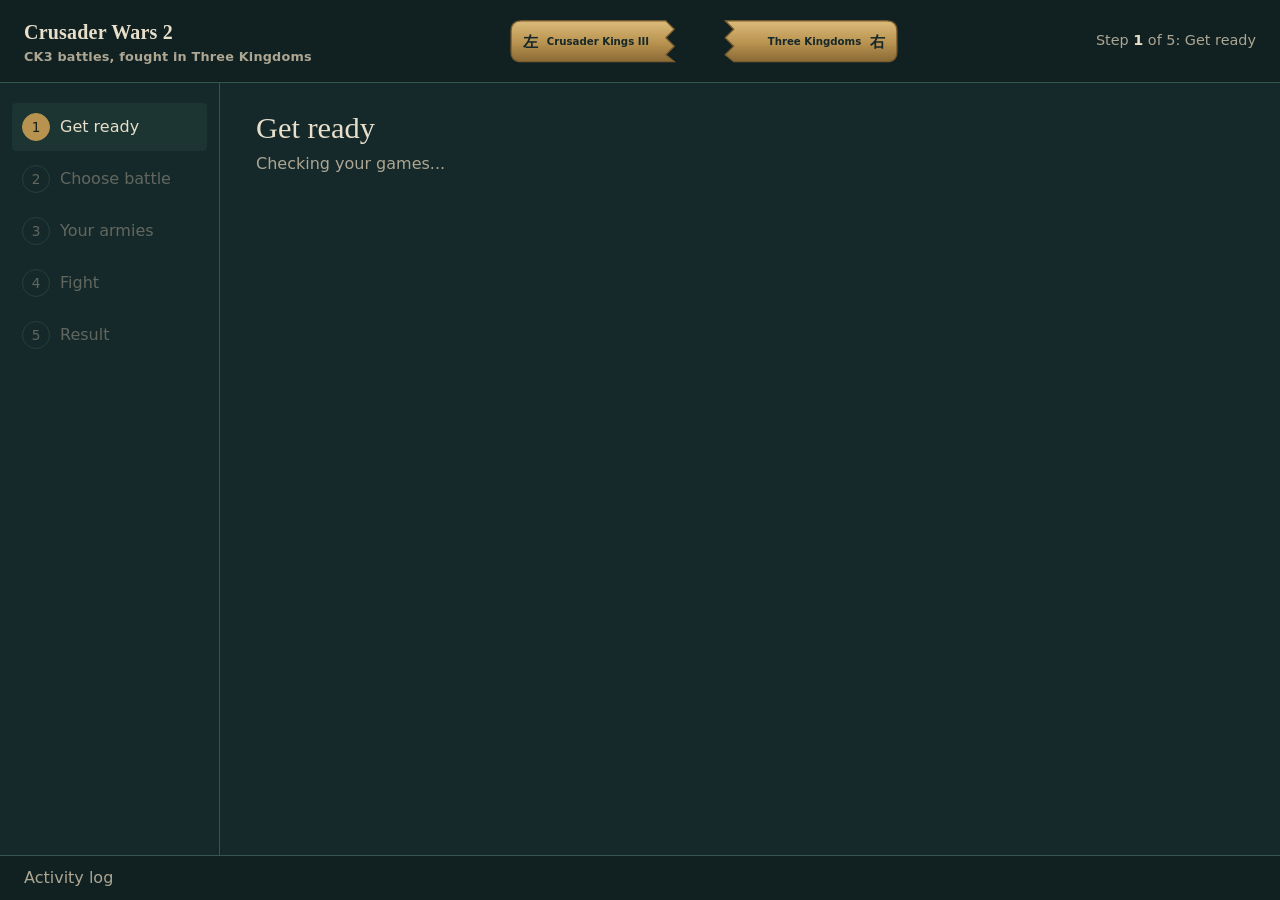
==== commit 837df9ed: "Refactor smoke test for UI: streamline element creation, remove unused timers, and simplify config h" ====
--- a/dev/app/ui/index.html
+++ b/dev/app/ui/index.html
@@ -1,5 +1,5 @@
 <!doctype html>
-<html lang="en" data-skin="ck3">
+<html lang="en">
 <head>
 <meta charset="utf-8">
 <meta name="viewport" content="width=device-width, initial-scale=1">
@@ -15,7 +15,6 @@
   --body:"Atkinson Hyperlegible", "Segoe UI", system-ui, sans-serif;
   --han:"Noto Serif SC", "Songti SC", "SimSun", serif;
   --r-s:4px; --r-m:10px;
-  --accent-dim:rgba(184,146,79,.18);
 }
 *{box-sizing:border-box}
 html,body{height:100%;margin:0}
@@ -25,35 +24,26 @@
 button{font:inherit;cursor:pointer}
 button:disabled{cursor:not-allowed;opacity:.45}
 
-/* ---------- header: brand + the two game plaques ----------
-   The plaques pick the launcher look (data-skin on <html>) and still work as
-   the round-trip tally: they close one notch per finished step and the seal
-   lands between them once the round trip is done. */
-.top{position:relative;overflow:hidden;display:grid;grid-template-columns:auto minmax(0,1fr) auto auto;
-  align-items:center;gap:24px;padding:14px 24px;background:var(--patina-950);border-bottom:1px solid var(--line)}
-.top>*{position:relative;z-index:1}
+/* ---------- header: the tally ---------- */
+.top{display:grid;grid-template-columns:auto minmax(0,1fr) auto;align-items:center;gap:24px;
+  padding:14px 24px;background:var(--patina-950);border-bottom:1px solid var(--line)}
 .brand{font-family:var(--display);font-size:1.25rem;letter-spacing:.01em;margin:0;white-space:nowrap}
 .brand small{display:block;font-family:var(--body);font-size:.8rem;color:var(--bone-dim)}
-.brand-mark{display:none}
-.plaques{position:relative;justify-self:center;display:flex;align-items:center;gap:6px}
-.plaque{display:inline-flex;align-items:center;gap:10px;white-space:nowrap;
-  background:linear-gradient(#dcbb7a,#b8924f 55%,#8a6a36);color:var(--patina-900);font-weight:700;
-  border:1px solid var(--bronze-lo);border-radius:var(--r-s);padding:8px 16px;
-  transition:transform .6s cubic-bezier(.3,.7,.2,1),filter .18s,opacity .18s}
-.plaque[aria-pressed="false"]{opacity:.6;filter:saturate(.55)}
-.plaque:hover{opacity:1;filter:none}
-.plaque-mark{font:700 1.2rem/1 var(--han)}
-.seal{position:absolute;left:50%;top:50%;z-index:2;width:44px;height:44px;margin:-22px 0 0 -22px;
-  display:grid;place-items:center;border-radius:4px;background:var(--cinnabar);border:1.5px solid #8e2019;
-  color:var(--bone);font:700 26px/1 var(--han);pointer-events:none;
-  opacity:0;transform:scale(1.6) rotate(-8deg);
+.tally{width:100%;max-width:340px;height:auto;justify-self:center;overflow:visible}
+.tally .half path{fill:url(#bronze);stroke:var(--bronze-lo);stroke-width:1.5}
+.tally .half{transition:transform .6s cubic-bezier(.3,.7,.2,1)}
+.tally-lbl{font:700 12px var(--body);fill:var(--patina-900)}
+.tally-han{font:700 18px var(--han);fill:var(--patina-900)}
+.seal{opacity:0;transform-origin:200px 32px;transform:scale(1.6) rotate(-8deg);
   transition:opacity .25s ease-out .45s, transform .35s cubic-bezier(.2,1.4,.4,1) .45s}
+.seal rect{fill:var(--cinnabar);stroke:#8e2019;stroke-width:1.5}
+.seal text{font:700 26px var(--han);fill:var(--bone)}
 .seal.on{opacity:1;transform:scale(1) rotate(-4deg)}
 .stepline{font-size:.9rem;color:var(--bone-dim);text-align:right;white-space:nowrap}
 .stepline b{color:var(--bone);font-weight:700}
 
 /* ---------- body ---------- */
-.frame{display:grid;grid-template-columns:240px 1fr;min-height:0}
+.frame{display:grid;grid-template-columns:220px 1fr;min-height:0}
 .rail{border-right:1px solid var(--line);padding:20px 12px;background:var(--patina-900)}
 .rail ol{list-style:none;margin:0;padding:0;display:grid;gap:4px}
 .rail button{width:100%;display:grid;grid-template-columns:28px 1fr;align-items:center;gap:10px;
@@ -66,7 +56,6 @@
 .rail button[data-state="locked"]{opacity:.5}
 
 main{padding:28px 36px 40px;overflow:auto}
-main:focus{outline:none} /* focused by go() for screen readers, not keyboard travel */
 main h2{font-family:var(--display);font-weight:400;font-size:1.9rem;line-height:1.15;margin:0 0 6px}
 .lede{color:var(--bone-dim);margin:0 0 24px;max-width:62ch}
 .panel{background:var(--patina-800);border:1px solid var(--line);border-radius:var(--r-m);padding:18px 20px}
@@ -178,282 +167,13 @@
 .log{margin:0;padding:0 24px 14px;max-height:170px;overflow:auto;
   font:12.5px/1.6 Consolas, "Cascadia Mono", monospace;color:var(--bone-dim);white-space:pre-wrap}
 
-/* ---- settings gear button ---- */
-.btn-gear{background:none;border:1.5px solid var(--bronze-lo);border-radius:var(--r-s);
-  color:var(--bone-dim);padding:7px 10px;display:grid;place-items:center;line-height:1;
-  font-size:1.05rem;transition:color .15s,border-color .15s}
-.btn-gear:hover:not(:disabled){color:var(--bronze-hi);border-color:var(--bronze-hi)}
-.btn-gear svg{width:18px;height:18px;fill:none;stroke:currentColor;stroke-width:1.8;
-  stroke-linecap:round;stroke-linejoin:round;display:block}
-
-/* ---- settings modal overlay ---- */
-.settings-overlay{position:fixed;inset:0;background:rgba(17,32,33,.78);backdrop-filter:blur(6px);
-  display:grid;place-items:center;z-index:9000;opacity:0;pointer-events:none;
-  transition:opacity .22s ease}
-.settings-overlay.open{opacity:1;pointer-events:all}
-.settings-modal{background:var(--patina-900);border:1px solid var(--line);border-radius:14px;
-  width:min(540px,93vw);max-height:88vh;display:flex;flex-direction:column;overflow:hidden;
-  box-shadow:0 24px 64px rgba(0,0,0,.7);transform:translateY(10px);transition:transform .22s ease}
-.settings-overlay.open .settings-modal{transform:translateY(0)}
-.settings-head{display:flex;align-items:center;justify-content:space-between;
-  padding:18px 22px 14px;border-bottom:1px solid var(--line)}
-.settings-head h2{font-family:var(--display);font-weight:400;font-size:1.35rem;margin:0}
-.settings-head p{font-size:.82rem;color:var(--bone-dim);margin:3px 0 0}
-.settings-close{background:none;border:none;color:var(--bone-dim);font-size:1.4rem;
-  padding:4px 8px;border-radius:var(--r-s);cursor:pointer;line-height:1}
-.settings-close:hover{color:var(--bone)}
-.settings-body{overflow-y:auto;padding:18px 22px;display:grid;gap:0}
-.sfield{display:grid;gap:6px;padding:14px 0;border-bottom:1px solid var(--line)}
-.sfield:last-child{border-bottom:0}
-.sfield-label{font-size:.9rem;font-weight:600;color:var(--bone)}
-.sfield-desc{font-size:.8rem;color:var(--bone-dim)}
-/* segmented choice */
-.seg-sm{display:flex;flex-wrap:wrap;gap:6px}
-.seg-sm button{background:var(--patina-800);border:1px solid var(--line);color:var(--bone-dim);
-  padding:6px 14px;border-radius:var(--r-s);font:inherit;font-size:.88rem;cursor:pointer;white-space:nowrap}
-.seg-sm button[aria-pressed="true"],.seg-sm-btn[aria-pressed="true"]{background:var(--accent-dim);border-color:var(--bronze);
-  color:var(--bronze-hi)}
-.seg-sm button:hover:not([aria-pressed="true"]),.seg-sm-btn:hover:not([aria-pressed="true"]){border-color:var(--bone-dim);color:var(--bone)}
-.seg-sm-btn{background:var(--patina-800);border:1px solid var(--line);color:var(--bone-dim);
-  padding:6px 14px;border-radius:var(--r-s);font:inherit;font-size:.88rem;cursor:pointer;white-space:nowrap}
-/* toggle chip */
-.toggle-row{display:flex;align-items:center;gap:12px}
-.toggle-chip{position:relative;width:44px;height:24px;flex-shrink:0}
-.toggle-chip input{opacity:0;width:0;height:0;position:absolute}
-.toggle-chip .track{position:absolute;inset:0;border-radius:12px;background:var(--patina-800);
-  border:1.5px solid var(--line);transition:background .18s,border-color .18s}
-.toggle-chip input:checked+.track{background:var(--verdigris);border-color:var(--verdigris)}
-.toggle-chip .thumb{position:absolute;top:3px;left:3px;width:16px;height:16px;border-radius:50%;
-  background:var(--bone-dim);transition:transform .18s,background .18s}
-.toggle-chip input:checked~.thumb{transform:translateX(20px);background:var(--patina-950)}
-/* number spinner */
-.num-row{display:flex;align-items:center;gap:10px}
-.num-row input[type=number]{background:var(--patina-800);color:var(--bone);border:1px solid var(--line);
-  border-radius:var(--r-s);padding:7px 10px;font:inherit;width:100px;font-variant-numeric:tabular-nums;
-  appearance:textfield}
-.num-row input[type=number]:focus{border-color:var(--bronze-hi);outline:none}
-/* settings footer */
-.settings-foot{padding:14px 22px;border-top:1px solid var(--line);display:flex;gap:12px;
-  justify-content:flex-end;align-items:center}
-.settings-status{font-size:.82rem;color:var(--verdigris);flex:1}
-.settings-status.err{color:var(--cinnabar)}
-
-/* =====================================================================
-   Skins. Everything above is the shared layout; a skin re-points the
-   colour/font tokens and adds its artwork. Art in skins/ is cropped from
-   the concept mockups in "docs launcher gui/".
-   ===================================================================== */
-@font-face{font-family:"Cinzel";src:url("skins/ck3/cinzel.ttf") format("truetype");font-weight:400 900;font-display:swap}
-@font-face{font-family:"Crimson Text";src:url("skins/ck3/crimson-regular.ttf") format("truetype");font-weight:400;font-display:swap}
-@font-face{font-family:"Crimson Text";src:url("skins/ck3/crimson-semibold.ttf") format("truetype");font-weight:600;font-display:swap}
-@font-face{font-family:"Crimson Text";src:url("skins/ck3/crimson-bold.ttf") format("truetype");font-weight:700;font-display:swap}
-:root{
-  --i-swords:url("data:image/svg+xml,<svg xmlns='http://www.w3.org/2000/svg' viewBox='0 0 24 24' fill='none' stroke='black' stroke-width='2' stroke-linecap='round' stroke-linejoin='round'><polyline points='14.5 17.5 3 6 3 3 6 3 17.5 14.5'/><line x1='13' x2='19' y1='19' y2='13'/><line x1='16' x2='20' y1='16' y2='20'/><line x1='19' x2='21' y1='21' y2='19'/><polyline points='14.5 6.5 18 3 21 3 21 6 17.5 9.5'/><line x1='5' x2='9' y1='14' y2='18'/><line x1='7' x2='4' y1='17' y2='20'/><line x1='3' x2='5' y1='19' y2='21'/></svg>");
-  --i-crown:url("data:image/svg+xml,<svg xmlns='http://www.w3.org/2000/svg' viewBox='0 0 24 24' fill='none' stroke='black' stroke-width='2' stroke-linecap='round' stroke-linejoin='round'><path d='M11.562 3.266a.5.5 0 0 1 .876 0L15.39 8.87a1 1 0 0 0 1.516.294L21.183 5.5a.5.5 0 0 1 .798.519l-2.834 10.246a1 1 0 0 1-.956.734H5.81a1 1 0 0 1-.957-.734L2.02 6.02a.5.5 0 0 1 .798-.519l4.276 3.664a1 1 0 0 0 1.516-.294z'/><path d='M5 21h14'/></svg>");
-  --i-refresh:url("data:image/svg+xml,<svg xmlns='http://www.w3.org/2000/svg' viewBox='0 0 24 24' fill='none' stroke='black' stroke-width='2' stroke-linecap='round' stroke-linejoin='round'><path d='M3 12a9 9 0 0 1 9-9 9.75 9.75 0 0 1 6.74 2.74L21 8'/><path d='M21 3v5h-5'/><path d='M21 12a9 9 0 0 1-9 9 9.75 9.75 0 0 1-6.74-2.74L3 16'/><path d='M8 16H3v5'/></svg>");
-  --i-list:url("data:image/svg+xml,<svg xmlns='http://www.w3.org/2000/svg' viewBox='0 0 24 24' fill='none' stroke='black' stroke-width='2' stroke-linecap='round'><path d='M8 6h13M8 12h13M8 18h13M3 6h.01M3 12h.01M3 18h.01'/></svg>");
-  --brush:polygon(0 14%,4% 0,30% 6%,62% 0,96% 5%,100% 24%,97% 50%,100% 78%,95% 100%,60% 93%,28% 100%,3% 94%,0 70%,2% 42%);
-}
-
-/* ---------- Crusader Kings III: blue-black, gold frames, parchment, red brush ---------- */
-:root[data-skin="ck3"]{
-  --patina-950:#0a0e11; --patina-900:#0e1417; --patina-800:#151a1d; --patina-700:#1f2629;
-  --line:#3d3a31;
-  --verdigris:#79d57a; --bronze:#b8924f; --bronze-hi:#e2c57f; --bronze-lo:#7a6436;
-  --cinnabar:#9b221b; --cinnabar-hi:#b42c22;
-  --bone:#ece3cf; --bone-dim:#a7a292;
-  --display:"Cinzel", Georgia, serif;
-  --body:"Crimson Text", Georgia, "Times New Roman", serif;
-  --r-s:2px; --r-m:3px;
-  --frame:#6e5b36;
-  --ink:#1d130d; --ink-red:#7b1812;
-}
-:root[data-skin="ck3"] body{font-size:18px;background:radial-gradient(ellipse at 60% 40%,#131a1d,#0a0e11 75%)}
-:root[data-skin="ck3"] .top{min-height:112px;padding:16px 28px;border-bottom:3px double var(--frame);
-  background:linear-gradient(90deg,#0c1013,#12181b 50%,#171d1f)}
-:root[data-skin="ck3"] .top::after{content:"";position:absolute;top:0;right:0;bottom:0;width:300px;
-  background:url("skins/ck3/head-right.jpg") right center/cover no-repeat;
-  -webkit-mask-image:linear-gradient(90deg,transparent,#000 45%);mask-image:linear-gradient(90deg,transparent,#000 45%)}
-:root[data-skin="ck3"] .brand-name{font:600 2.5rem/1 var(--display);color:#e6cf97;text-shadow:0 2px 3px #000;letter-spacing:.01em}
-:root[data-skin="ck3"] .brand-two{display:inline-block;width:46px;height:64px;margin:-18px 0 0 2px;vertical-align:-12px;
-  background:url("skins/ck3/two.jpg") center/contain no-repeat;color:transparent;overflow:hidden;
-  -webkit-mask-image:radial-gradient(closest-side,#000 72%,transparent);mask-image:radial-gradient(closest-side,#000 72%,transparent)}
-:root[data-skin="ck3"] .brand small{font:400 1.12rem var(--body);color:var(--bone);margin-top:6px}
-:root[data-skin="ck3"] .plaques::before{content:"";position:absolute;right:100%;top:-34px;bottom:-34px;width:150px;margin-right:4px;
-  background:url("skins/ck3/head-left.jpg") center/cover no-repeat;
-  -webkit-mask-image:linear-gradient(90deg,transparent,#000 30%,#000 75%,transparent);mask-image:linear-gradient(90deg,transparent,#000 30%,#000 75%,transparent)}
-:root[data-skin="ck3"] .plaque{border:0;border-radius:0;padding:13px 34px;gap:12px;color:var(--ink);font:700 1.1rem var(--body);
-  background:linear-gradient(rgba(238,217,166,.72),rgba(194,158,96,.82)),url("skins/ck3/paper.jpg") center/300px;
-  clip-path:polygon(0 0,100% 0,95% 50%,100% 100%,0 100%,5% 50%);box-shadow:inset 0 0 0 2px rgba(92,62,26,.5)}
-:root[data-skin="ck3"] .plaque-mark{font-size:1.7rem;color:var(--ink)}
-:root[data-skin="ck3"] .plaque-mark.lion{width:28px;height:31px;background:url("skins/ck3/lion.jpg") center/cover;color:transparent;
-  overflow:hidden;mix-blend-mode:multiply}
-:root[data-skin="ck3"] .stepline{text-shadow:0 1px 3px #000}
-:root[data-skin="ck3"] .btn-gear{background:rgba(10,14,17,.7);border-color:var(--frame)}
-
-:root[data-skin="ck3"] .frame{border-inline:1px solid var(--frame);margin:0 8px}
-:root[data-skin="ck3"] .rail{position:relative;border-right:1px solid var(--frame);padding:26px 14px;
-  background:linear-gradient(#070d11 50%,rgba(7,13,17,0) 66%),url("skins/ck3/rail.jpg") center bottom/100% auto no-repeat,#070d11}
-:root[data-skin="ck3"] .rail ol{gap:8px}
-:root[data-skin="ck3"] .rail button{grid-template-columns:36px 1fr;gap:14px;font-size:1.28rem;white-space:nowrap;padding:9px 12px;border-radius:0;color:#b6b2a4}
-:root[data-skin="ck3"] .rail button .n{width:36px;height:36px;font-size:1.15rem;border:1.5px solid #5b5e5d;color:#b6b2a4}
-:root[data-skin="ck3"] .rail button[data-state="current"]{color:#fbf1d9;font-weight:600;
-  background:linear-gradient(90deg,#8e1d17,#ad281f 55%,rgba(173,40,31,.35) 85%,rgba(173,40,31,0));clip-path:var(--brush)}
-:root[data-skin="ck3"] .rail button[data-state="current"] .n{background:#1a130e;color:#f1dfb2;border:2px solid #d8b56c;
-  box-shadow:0 0 0 2px #1a130e,0 0 0 3px #8c6d38}
-:root[data-skin="ck3"] .rail button[data-state="done"] .n{border-color:#8c6d38;color:#e2c57f}
-
-:root[data-skin="ck3"] main{padding:30px 34px 40px}
-:root[data-skin="ck3"] main h2{font-size:2rem;color:#e6cf97}
-:root[data-skin="ck3"] .panel{position:relative;border-radius:0;border:1px solid var(--frame);
-  background:linear-gradient(#151a1d,#11161a);box-shadow:inset 0 0 0 3px #0e1417,inset 0 0 0 4px rgba(184,146,79,.28)}
-:root[data-skin="ck3"] .panel.art{padding:14px 30px 14px 42px;
-  background:linear-gradient(90deg,#141a1d 42%,rgba(20,26,29,.55) 70%,rgba(20,26,29,.1)),url("skins/ck3/panel.jpg") right center/auto 100% no-repeat,#141a1d}
-:root[data-skin="ck3"] .checklist li{gap:26px;padding:13px 0;font-size:1.25rem;border-bottom-color:rgba(184,146,79,.22)}
-:root[data-skin="ck3"] .checklist .dot{width:22px;height:22px}
-:root[data-skin="ck3"] .dot{background:radial-gradient(circle at 40% 35%,#b9f5b3,#58c75a 55%,#2f8a36);box-shadow:0 0 8px rgba(98,210,100,.55)}
-:root[data-skin="ck3"] .dot.bad{background:radial-gradient(circle at 40% 35%,#ffb3a6,#d8453a 55%,#8e1f18);box-shadow:0 0 8px rgba(216,69,58,.55)}
-:root[data-skin="ck3"] .dot.warn{background:radial-gradient(circle at 40% 35%,#ffe3a0,#d9a441 55%,#8a6420);box-shadow:0 0 8px rgba(217,164,65,.5)}
-
-:root[data-skin="ck3"] .panel.parchment{color:var(--ink);border:1px solid #5d4b2c;padding:24px 30px 26px;
-  background:radial-gradient(ellipse at center,rgba(240,228,203,.55),rgba(196,172,128,.6)),url("skins/ck3/paper.jpg") center/600px,#e0cfb4;
-  box-shadow:inset 0 0 22px rgba(92,64,28,.55),0 2px 8px rgba(0,0,0,.6)}
-:root[data-skin="ck3"] .panel.parchment::after{content:"";position:absolute;right:1px;bottom:1px;width:156px;height:min(62%,176px);
-  pointer-events:none;background:url("skins/ck3/parch.jpg") right bottom/cover no-repeat;
-  -webkit-mask-image:radial-gradient(ellipse at 100% 100%,#000 55%,transparent 80%);mask-image:radial-gradient(ellipse at 100% 100%,#000 55%,transparent 80%)}
-:root[data-skin="ck3"] .parchment .panel-title{display:flex;align-items:center;gap:18px;color:var(--ink-red);
-  font:700 2.05rem/1.1 var(--body);margin:0 0 16px;white-space:nowrap}
-:root[data-skin="ck3"] .parchment .panel-title::after{content:"";flex:1 1 auto;max-width:340px;min-width:40px;height:14px;
-  background:url("data:image/svg+xml,<svg xmlns='http://www.w3.org/2000/svg' viewBox='0 0 14 14'><path d='M7 1 13 7 7 13 1 7Z' fill='%23d9bf8a' stroke='%23875f2c' stroke-width='1.5'/><path d='M7 4.5 9.5 7 7 9.5 4.5 7Z' fill='%23875f2c'/></svg>") 38% 50%/14px no-repeat,
-    linear-gradient(90deg,#875f2c,#b89160 40%,rgba(184,145,96,0)) center/100% 1.5px no-repeat}
-:root[data-skin="ck3"] .parchment .howto,:root[data-skin="ck3"] .howto.parchment{list-style:none;counter-reset:step;gap:18px;font-size:1.2rem;line-height:1.4}
-:root[data-skin="ck3"] .parchment .howto{padding:0 150px 0 0}
-:root[data-skin="ck3"] .howto.parchment{padding:24px 150px 26px 30px}
-:root[data-skin="ck3"] .parchment .howto li,:root[data-skin="ck3"] .howto.parchment li{counter-increment:step;position:relative;padding:6px 0 6px 66px;min-height:44px}
-:root[data-skin="ck3"] .parchment .howto li::before,:root[data-skin="ck3"] .howto.parchment li::before{content:counter(step);position:absolute;left:0;top:50%;transform:translateY(-50%) rotate(-4deg);
-  width:52px;height:40px;display:grid;place-items:center;color:#f7ead0;font:700 1.35rem var(--body);
-  background:radial-gradient(ellipse at 45% 45%,#a8261d,#7d1711 70%);clip-path:var(--brush)}
-:root[data-skin="ck3"] .parchment b{color:var(--ink-red)}
-:root[data-skin="ck3"] .parchment .muted{color:#5b4a36}
-
-:root[data-skin="ck3"] .actions{gap:18px}
-:root[data-skin="ck3"] .btn-primary,:root[data-skin="ck3"] .btn-quiet{display:inline-flex;align-items:center;justify-content:center;gap:14px}
-:root[data-skin="ck3"] .btn-primary{border:0;border-radius:0;padding:15px 40px;color:#f7ead0;font:600 1.45rem var(--body);
-  background:radial-gradient(ellipse at 50% 40%,#b0291f,#861b15 55%,#5f110d);clip-path:var(--brush);
-  box-shadow:inset 0 0 0 2px rgba(231,187,120,.45)}
-:root[data-skin="ck3"] .btn-primary:hover:not(:disabled){background:radial-gradient(ellipse at 50% 40%,#c83327,#9b221b 55%,#6d140f)}
-:root[data-skin="ck3"] .btn-quiet{border-radius:1px;border:1px solid #9a8158;color:var(--bone);padding:12px 30px;font:400 1.2rem var(--body);
-  background:rgba(8,12,14,.75);box-shadow:inset 0 0 0 2px #0a0e11,inset 0 0 0 3px rgba(154,129,88,.3)}
-:root[data-skin="ck3"] .btn-quiet:hover:not(:disabled){border-color:#e2c57f;color:#fff6e0}
-:root[data-skin="ck3"] .btn-sm{padding:6px 16px;font-size:1rem}
-:root[data-skin="ck3"] [data-action="toEncounter"].btn-primary::before,:root[data-skin="ck3"] [data-action="install"]::before,
-:root[data-skin="ck3"] [data-action="launchCk3"]::before,:root[data-skin="ck3"] [data-action="recheck"]::before{
-  content:"";width:1.3em;height:1.3em;flex-shrink:0;background:currentColor;
-  -webkit-mask:var(--i-swords) center/contain no-repeat;mask:var(--i-swords) center/contain no-repeat}
-:root[data-skin="ck3"] [data-action="toEncounter"].btn-primary::before{width:1.5em;height:1.5em}
-:root[data-skin="ck3"] [data-action="launchCk3"]::before{-webkit-mask-image:var(--i-crown);mask-image:var(--i-crown);color:#e2c57f;background:#e2c57f}
-:root[data-skin="ck3"] [data-action="recheck"]::before{-webkit-mask-image:var(--i-refresh);mask-image:var(--i-refresh)}
-
-:root[data-skin="ck3"] details.more{border:1px solid var(--frame);background:rgba(10,14,17,.8);padding:14px 22px;
-  box-shadow:inset 0 0 0 3px #0a0e11,inset 0 0 0 4px rgba(184,146,79,.2)}
-:root[data-skin="ck3"] details.more summary{margin:0;font-size:1.25rem;color:var(--bone)}
-:root[data-skin="ck3"] details.more[open] summary{margin-bottom:10px}
-:root[data-skin="ck3"] .drawer{border-top:3px double var(--frame);background:#0b1013;margin:0 8px}
-:root[data-skin="ck3"] .drawer summary{font-size:1.2rem;color:var(--bone);align-items:center}
-:root[data-skin="ck3"] .drawer summary>span{display:inline-flex;align-items:center;gap:14px}
-:root[data-skin="ck3"] .drawer summary>span::before{content:"";width:22px;height:22px;background:var(--bone-dim);
-  -webkit-mask:var(--i-list) center/contain no-repeat;mask:var(--i-list) center/contain no-repeat}
-:root[data-skin="ck3"] .settings-overlay{background:rgba(6,9,11,.8)}
-:root[data-skin="ck3"] .settings-modal{border-radius:2px;border-color:var(--frame)}
-
-/* ---------- Three Kingdoms: dark teal, gold line frames, dragons, red lacquer ---------- */
-:root[data-skin="3k"]{
-  --patina-950:#0f2025; --patina-900:#13282d; --patina-800:#1a3236; --patina-700:#21404a;
-  --line:#2f5454;
-  --verdigris:#8fdcc6; --bronze:#c9a45a; --bronze-hi:#f2c75c; --bronze-lo:#8a6d35;
-  --cinnabar:#7a2a1d; --cinnabar-hi:#933424;
-  --bone:#f4eedf; --bone-dim:#b7d1c8;
-  --display:Georgia, "Times New Roman", serif;
-  --body:"Segoe UI", "Atkinson Hyperlegible", system-ui, sans-serif;
-  --r-s:6px; --r-m:4px;
-  --gold-line:#c9a45a;
-}
-:root[data-skin="3k"] body{font-size:17px}
-:root[data-skin="3k"] .top{min-height:104px;padding:16px 28px;border-bottom:1px solid #2c4146;
-  background:linear-gradient(100deg,#111314 40%,#3a1510 58%,#6d2418 76%,#7a2a1d)}
-:root[data-skin="3k"] .top::after{content:"";position:absolute;top:0;right:0;bottom:0;width:40%;
-  background:url("skins/3k/head.jpg") right center/auto 100% repeat-x;
-  -webkit-mask-image:linear-gradient(90deg,transparent,#000 40%);mask-image:linear-gradient(90deg,transparent,#000 40%)}
-:root[data-skin="3k"] .brand{display:grid;grid-template-columns:auto auto;column-gap:16px;align-items:center;justify-content:start}
-:root[data-skin="3k"] .brand-mark{display:block;grid-row:1/3;font:700 2.6rem/1 var(--han);color:var(--bronze-hi)}
-:root[data-skin="3k"] .brand-name{font:700 1.7rem/1.1 var(--body);text-transform:uppercase;color:var(--bronze-hi);letter-spacing:.02em}
-:root[data-skin="3k"] .brand small{grid-column:2;font-size:1.02rem;color:var(--bone-dim);margin-top:4px}
-:root[data-skin="3k"] .plaques{gap:22px}
-:root[data-skin="3k"] .plaque{border:2px solid #e3c580;border-radius:999px;padding:11px 34px;font:700 1.05rem var(--body);
-  color:#2e2210;background:linear-gradient(#f0d58d,#d6ad5c 60%,#b88a3e);box-shadow:0 2px 6px rgba(0,0,0,.45)}
-:root[data-skin="3k"] .plaque[aria-pressed="true"]{color:#fff4dc;
-  background:linear-gradient(rgba(150,48,30,.72),rgba(104,32,20,.85)),url("skins/3k/head.jpg") center/150px}
-:root[data-skin="3k"] .plaque[aria-pressed="false"]{opacity:.9;filter:none}
-:root[data-skin="3k"] .plaque-mark{display:none}
-:root[data-skin="3k"] .btn-gear{background:rgba(15,32,37,.7);border-color:#e3c580;color:#f4eedf}
-
-:root[data-skin="3k"] .frame{position:relative;background:linear-gradient(#13282d,#0e2024)}
-:root[data-skin="3k"] .frame::after{content:"";position:absolute;right:0;bottom:0;width:340px;height:235px;pointer-events:none;
-  background:url("skins/3k/dragon.jpg") center/cover no-repeat;opacity:.9;
-  -webkit-mask-image:radial-gradient(ellipse at 62% 55%,#000 62%,transparent 90%);mask-image:radial-gradient(ellipse at 62% 55%,#000 62%,transparent 90%)}
-:root[data-skin="3k"] main{position:relative;z-index:1}
-:root[data-skin="3k"] .rail{background:#15282e;border-right:1px solid #2c4a4f;padding:26px 16px}
-:root[data-skin="3k"] .rail ol{gap:10px}
-:root[data-skin="3k"] .rail button{white-space:nowrap;grid-template-columns:36px 1fr;gap:14px;font-size:1.2rem;font-weight:600;color:#cfe6de;padding:10px 12px}
-:root[data-skin="3k"] .rail button .n{width:36px;height:36px;font-size:1.05rem;border:1.5px solid #9fcfc2;color:#cfe6de}
-:root[data-skin="3k"] .rail button[data-state="current"]{color:#fff1d8;background:linear-gradient(#7a2c23,#5c1f19);
-  box-shadow:inset 0 0 0 1px #9a3f33}
-:root[data-skin="3k"] .rail button[data-state="current"] .n{background:transparent;border:2px solid #f0c7a8;color:#fff1d8;
-  box-shadow:0 0 0 2px #b6452f}
-:root[data-skin="3k"] .rail button[data-state="done"] .n{border-color:var(--verdigris);color:var(--verdigris)}
-
-:root[data-skin="3k"] main h2{font-weight:700;color:var(--bronze-hi)}
-:root[data-skin="3k"] .panel{position:relative;border-radius:0;border:1px solid var(--gold-line);background:#1a3236;
-  box-shadow:inset 0 0 0 4px #1a3236,inset 0 0 0 5px rgba(201,164,90,.5)}
-:root[data-skin="3k"] .panel.art,:root[data-skin="3k"] .panel.parchment{padding:18px 30px 20px 84px}
-:root[data-skin="3k"] .panel.art{background:url("skins/3k/panel.jpg") right bottom/auto 100% no-repeat,#1a3236}
-:root[data-skin="3k"] .panel.art::before,:root[data-skin="3k"] .panel.parchment::before{content:"";position:absolute;left:1px;top:1px;
-  width:72px;height:88px;background:url("skins/3k/corner.jpg") left top/cover no-repeat}
-:root[data-skin="3k"] .checklist li{padding:12px 0;font-size:1.2rem;font-weight:600;border-bottom:0}
-:root[data-skin="3k"] .checklist .dot{width:16px;height:16px}
-:root[data-skin="3k"] .dot{background:var(--verdigris);box-shadow:0 0 6px rgba(143,220,198,.45)}
-:root[data-skin="3k"] .dot.bad{background:#e0634f;box-shadow:0 0 6px rgba(224,99,79,.5)}
-:root[data-skin="3k"] .dot.warn{background:var(--bronze-hi)}
-:root[data-skin="3k"] .parchment .panel-title{font:700 1.6rem var(--display);color:var(--bronze-hi);margin:4px 0 12px}
-:root[data-skin="3k"] .howto{font-size:1.15rem;font-weight:600;line-height:1.45}
-:root[data-skin="3k"] .howto b{color:var(--bronze-hi)}
-:root[data-skin="3k"] .howto.parchment{padding-left:104px}
-
-:root[data-skin="3k"] .btn-primary{border:2px solid #e0b863;border-radius:6px;padding:12px 28px;color:var(--bronze-hi);font-size:1.2rem;
-  background:linear-gradient(rgba(142,52,34,.82),rgba(100,32,22,.92)),url("skins/3k/head.jpg") center/140px}
-:root[data-skin="3k"] .btn-primary:hover:not(:disabled){background:linear-gradient(rgba(166,62,40,.85),rgba(118,38,26,.92)),url("skins/3k/head.jpg") center/140px}
-:root[data-skin="3k"] .btn-quiet{border:2px solid #e8d59a;border-radius:6px;color:var(--bone);background:#10262b;padding:11px 26px;font-size:1.15rem}
-:root[data-skin="3k"] .btn-quiet:hover:not(:disabled){border-color:var(--bronze-hi);color:#fff}
-:root[data-skin="3k"] .btn-sm{padding:5px 14px;font-size:.95rem}
-:root[data-skin="3k"] details.more summary{font-size:1.2rem;color:var(--bone-dim)}
-:root[data-skin="3k"] .drawer{background:#111f22;border-top:1px solid #2c4146}
-:root[data-skin="3k"] .drawer summary{font-size:1.1rem;color:var(--bone)}
-:root[data-skin="3k"] .settings-modal{border-color:var(--gold-line);border-radius:4px}
-
-@media (max-width: 1060px){
-  .stepline{display:none}
-  :root[data-skin="ck3"] .plaques::before{display:none}
-  :root[data-skin="ck3"] .brand-name{font-size:2.05rem}
-  :root[data-skin="ck3"] .plaque,:root[data-skin="3k"] .plaque{padding-inline:22px}
-}
+@media (max-width: 1060px){ .stepline{display:none} }
 @media (max-width: 860px){
   .seg{grid-template-columns:1fr}
   .top{grid-template-columns:1fr;gap:10px}
   .stepline{text-align:left}
-  .frame{grid-template-columns:minmax(0,1fr)}
+  .frame{grid-template-columns:1fr}
   .rail{border-right:0;border-bottom:1px solid var(--line);padding:10px}
-  .btn-gear{justify-self:start}
-  :root[data-skin="ck3"] .rail{background:#070d11;border-right:0;border-bottom:1px solid var(--frame)}
   .rail ol{grid-auto-flow:column;overflow-x:auto}
   .rail button{grid-template-columns:28px auto;white-space:nowrap}
   main{padding:20px}
@@ -470,41 +190,32 @@
 <body>
 
 <header class="top">
-  <h1 class="brand"><span class="brand-mark" aria-hidden="true">左</span><span class="brand-name">Crusader Wars <span class="brand-two">2</span></span><small>CK3 battles, fought in Three Kingdoms</small></h1>
-  <div class="plaques" role="group" aria-label="Launcher look">
-    <button class="plaque" id="halfL" data-action="setSkin" data-skin="ck3" aria-pressed="true"
-      title="Crusader Kings III look"><span class="plaque-mark lion" aria-hidden="true">獅</span>Crusader Kings III</button>
-    <button class="plaque" id="halfR" data-action="setSkin" data-skin="3k" aria-pressed="false"
-      title="Three Kingdoms look"><span class="plaque-mark" aria-hidden="true">東</span>Three Kingdoms</button>
-    <span class="seal" id="seal" aria-hidden="true">合</span>
-  </div>
+  <h1 class="brand">Crusader Wars 2<small>CK3 battles, fought in Three Kingdoms</small></h1>
+  <svg class="tally" viewBox="0 0 400 64" role="img" aria-labelledby="tallyTitle tallyDesc">
+    <title id="tallyTitle">Round-trip tally</title>
+    <desc id="tallyDesc">The two halves close as each step finishes and are sealed when the result save is installed in CK3.</desc>
+    <defs>
+      <linearGradient id="bronze" x1="0" y1="0" x2="0" y2="1">
+        <stop offset="0" stop-color="#dcbb7a"/><stop offset=".55" stop-color="#b8924f"/><stop offset="1" stop-color="#8a6a36"/>
+      </linearGradient>
+    </defs>
+    <g id="halfL" class="half">
+      <path d="M20,8 H190 L200,18 L190,28 L200,38 L190,48 L200,56 H20 Q8,56 8,44 V20 Q8,8 20,8 Z"/>
+      <text x="22" y="39" class="tally-han">左</text>
+      <text x="50" y="37" class="tally-lbl">Crusader Kings III</text>
+    </g>
+    <g id="halfR" class="half">
+      <path d="M190,8 H380 Q392,8 392,20 V44 Q392,56 380,56 H200 L190,48 L200,38 L190,28 L200,18 Z"/>
+      <text x="378" y="39" class="tally-han" text-anchor="end">右</text>
+      <text x="350" y="37" class="tally-lbl" text-anchor="end">Three Kingdoms</text>
+    </g>
+    <g id="seal" class="seal" aria-hidden="true">
+      <rect x="178" y="10" width="44" height="44" rx="4"/>
+      <text x="200" y="42" text-anchor="middle">合</text>
+    </g>
+  </svg>
   <p class="stepline" id="stepline" aria-live="polite"></p>
-  <button class="btn-gear" id="btn-settings" data-action="openSettings" aria-label="Options" title="Options (⚙)">
-    <svg viewBox="0 0 24 24" aria-hidden="true">
-      <circle cx="12" cy="12" r="3"/>
-      <path d="M19.4 15a1.65 1.65 0 0 0 .33 1.82l.06.06a2 2 0 0 1-2.83 2.83l-.06-.06a1.65 1.65 0 0 0-1.82-.33 1.65 1.65 0 0 0-1 1.51V21a2 2 0 0 1-4 0v-.09A1.65 1.65 0 0 0 9 19.4a1.65 1.65 0 0 0-1.82.33l-.06.06a2 2 0 0 1-2.83-2.83l.06-.06A1.65 1.65 0 0 0 4.68 15a1.65 1.65 0 0 0-1.51-1H3a2 2 0 0 1 0-4h.09A1.65 1.65 0 0 0 4.6 9a1.65 1.65 0 0 0-.33-1.82l-.06-.06a2 2 0 0 1 2.83-2.83l.06.06A1.65 1.65 0 0 0 9 4.68a1.65 1.65 0 0 0 1-1.51V3a2 2 0 0 1 4 0v.09a1.65 1.65 0 0 0 1 1.51 1.65 1.65 0 0 0 1.82-.33l.06-.06a2 2 0 0 1 2.83 2.83l-.06.06A1.65 1.65 0 0 0 19.4 9a1.65 1.65 0 0 0 1.51 1H21a2 2 0 0 1 0 4h-.09a1.65 1.65 0 0 0-1.51 1z"/>
-    </svg>
-  </button>
 </header>
-
-<!-- Settings overlay (JS populates #settings-root) -->
-<div class="settings-overlay" id="settings-overlay" role="dialog" aria-modal="true" aria-label="Options">
-  <div class="settings-modal">
-    <div class="settings-head">
-      <div>
-        <h2>Options</h2>
-        <p>Saved to <code>config/cw2_config.json</code> · rejected keys are blocked by the schema</p>
-      </div>
-      <button class="settings-close" id="settings-close" data-action="closeSettings" aria-label="Close">✕</button>
-    </div>
-    <div class="settings-body" id="settings-body">Loading…</div>
-    <div class="settings-foot">
-      <span class="settings-status" id="settings-status"></span>
-      <button class="btn-quiet" id="settings-cancel" data-action="closeSettings">Cancel</button>
-      <button class="btn-primary" id="settings-save" data-action="saveSettings">Save</button>
-    </div>
-  </div>
-</div>
 
 <div class="frame">
   <nav class="rail" aria-label="Round-trip steps"><ol id="rail"></ol></nav>
@@ -556,8 +267,7 @@
 ];
 const S={view:0, reached:0, sealed:false, busy:false, mode:"records", cw1Hint:false,
   health:null, enc:null, roster:null, install:[], installed:false,
-  launched:false, removed:false, result:null, error:null,
-  config:null, configPath:null, configSha:null};
+  launched:false, removed:false, result:null, error:null};
 
 function log(msg){const el=document.getElementById("log");
   el.textContent+=`[${new Date().toLocaleTimeString("en-CA",{hour12:false})}] ${msg}\n`;el.scrollTop=el.scrollHeight;}
@@ -571,13 +281,6 @@
   document.getElementById("stepline").innerHTML=`Step <b>${S.view+1}</b> of 5: ${STEPS[S.view].title}`;
 }
 
-/* launcher look: the header plaques switch it; the bridge remembers it */
-function applySkin(skin){
-  document.documentElement.dataset.skin=skin;
-  for(const id of ["halfL","halfR"]){const b=document.getElementById(id);
-    b.setAttribute("aria-pressed",String(b.dataset.skin===skin));}
-}
-
 function renderRail(){
   document.getElementById("rail").innerHTML=STEPS.map((s,i)=>{
     const state=i===S.view?"current":i>S.reached?"locked":"done";
@@ -590,23 +293,7 @@
   renderRail(); setTally();
   document.getElementById("main").innerHTML=V[STEPS[S.view].id]();
 }
-function go(i){S.view=i; S.reached=Math.max(S.reached,i); S.error=null; render(); document.getElementById("main").focus(); armResultWatch();}
-
-/* auto_battle_report: on the Fight step, poll the 3K battle log and advance by
-   ourselves; off (or no ledger), the player presses Get the result. */
-let resultTimer=null;
-function armResultWatch(){
-  clearInterval(resultTimer); resultTimer=null;
-  if(STEPS[S.view].id!=="battle"||!S.config||S.config.auto_battle_report!==true) return;
-  resultTimer=setInterval(pollResult,4000);
-}
-async function pollResult(){
-  if(S.busy||STEPS[S.view].id!=="battle") return;
-  try{const r=await call("read_result"); S.result=r;
-    log(`result arrived on its own: outcome=${r.player_outcome}`);
-    go(4);}
-  catch(e){/* the battle is still running; stay on the Fight step */}
-}
+function go(i){S.view=i; S.reached=Math.max(S.reached,i); S.error=null; render(); document.getElementById("main").focus();}
 const errorBox=()=>S.error?`<p class="notice" role="alert" style="margin-top:16px">${esc(S.error)}</p>`:"";
 const check=(state,text,fix="")=>`<li><span class="dot ${state}" aria-label="${state==="bad"?"Needs fixing":state==="warn"?"Warning":"Ready"}"></span><span>${text}</span>${fix}</li>`;
 
@@ -633,11 +320,10 @@
       check(ok("rpfm_cli")?"":"bad", ok("rpfm_cli")?"The battle pack builder is ready":"The battle pack builder (RPFM) is missing")];
     return `<h2>Get ready</h2>
     <p class="lede">Fight your Crusader Kings III battles in Three Kingdoms. Check the list, then start a battle in CK3.</p>
-    <ul class="panel checklist art">${items.join("")}</ul>
-    ${h.config&&!h.config.valid?`<p class="notice" role="alert" style="margin-top:16px">The options ledger is invalid: ${esc(h.config.error||"unknown error")}. Defaults are in use.</p>`:""}
+    <ul class="panel checklist">${items.join("")}</ul>
     ${S.cw1Hint?`<p class="notice ok" style="margin-top:16px">Steam is opening Crusader Wars 1's Workshop page. Click <b>Unsubscribe</b> there, then press Check again.</p>`:""}
     ${h.tk_running?`<p class="notice" style="margin-top:16px">Three Kingdoms is running. Close it before sending a battle.</p>`:""}
-    <section class="panel parchment" style="margin-top:16px"><h3 class="panel-title">How a battle starts</h3>
+    <section class="panel" style="margin-top:16px"><h3 class="panel-title">How a battle starts</h3>
       <ol class="howto">
         <li>Get every line above ready. <b>Add to playset</b> puts the CW2 mod last in your active playset for you.</li>
         <li>Play CK3. When your armies meet, open the battle and press the <b>crossed swords</b>. The game pauses and saves.</li>
@@ -651,10 +337,7 @@
     </div>
     <details class="more"><summary>File locations</summary>
       <div class="paths">${h.paths.map(p=>`<div class="pathrow"><span class="dot ${p.ok?"":"bad"}"></span>
-        <span>${esc(p.label)}</span><code title="${esc(p.value)}">${esc(p.value)}</code></div>`).join("")}
-      ${S.config?`<div class="pathrow"><span class="dot"></span><span>Options ledger</span>
-        <code title="${esc(S.configPath||"")}">${esc(`show_mode ${S.config.show_mode} · scale ×${S.config.army_scale_factor} · domain ${S.config.domain_focus} · auto-report ${S.config.auto_battle_report?"on":"off"}`)}</code></div>`:""}
-      </div>
+        <span>${esc(p.label)}</span><code title="${esc(p.value)}">${esc(p.value)}</code></div>`).join("")}</div>
     </details>`;
   },
   enc(){
@@ -703,7 +386,6 @@
       `<button data-action="setMode" data-mode="${m}" aria-pressed="${S.mode===m}" ${S.installed||S.busy?"disabled":""}><b>${t}</b><small>${d}</small></button>`).join("")}</div>
     <div class="cols">${col(r.sides[0])}${col(r.sides[1])}</div>
     <p class="muted" style="margin-top:14px">${esc(r.note)}</p>
-    ${r.applied?`<p class="muted" style="margin-top:8px">Options ledger: army scale ×${r.applied.army_scale_factor}, domain ${esc(r.applied.domain_focus)}.</p>`:""}
     ${prog}
     ${packOk?"":`<p class="notice" style="margin-top:16px">Three Kingdoms or the battle pack builder is missing. Check the first step.</p>`}
     ${errorBox()}
@@ -718,9 +400,10 @@
   battle(){
     return `<h2>Fight in Three Kingdoms</h2>
     <p class="lede">The battle is ready. Follow these steps, then come back for the result.</p>
-    <ol class="howto panel parchment">
-      <li>${S.launched?"Three Kingdoms is starting with only the <b>crusader_wars_2</b> battle pack on.":`<button class="btn-quiet btn-sm" data-action="launch">Launch Three Kingdoms</button>`}</li>
-      <li>Three Kingdoms opens the battle by itself. If it stops at a menu: <b>Battle</b> &rsaquo; <b>Historical Battle</b> &rsaquo; <b>Battle of Xingyang</b> (Records mode) &rsaquo; <b>Start</b>.</li>
+    <ol class="howto panel">
+      <li>${S.launched?"Three Kingdoms is starting.":`<button class="btn-quiet btn-sm" data-action="launch">Launch Three Kingdoms</button>`}</li>
+      <li>In the mod manager, turn on <b>crusader_wars_2</b>, then press Play.</li>
+      <li>Open <b>Historical Battles</b>, choose <b>Battle of Xingyang</b> in Records mode, and start it.</li>
       <li>Fight until one army breaks. Stay on the results screen for a few seconds, and don't press Rematch.</li>
     </ol>
     ${errorBox()}
@@ -733,26 +416,10 @@
     if(!r) return `<h2>Result</h2><p class="lede">No result yet.</p>
       <div class="actions"><button class="btn-primary" data-action="toBattle">Back to the fight</button></div>`;
     const won=r.player_outcome==="victory";
-    const mode=S.config?S.config.show_mode:"tactical";
-    const battle=r.battle||"the battle";
-    const sub=mode==="dramatic"
-      ?`${won?`Your side held the field at ${battle}.`:`Your side broke at ${battle}.`}`
-      :(won?"Your side held the field.":"Your side broke first.");
-    if(mode==="minimal")
-      return `<h2>Result</h2>
-      <p class="banner ${won?"win":"loss"}">${won?"Victory":"Defeat"}<small>${esc(sub)}</small></p>
-      <p class="muted">${r.sides.map(s=>`${esc(s.role)}: ${fmt(s.men)} fought, ${fmt(s.lost)} lost.`).join(" ")}</p>
-      <p class="muted">The result is saved in the run folder. Writing the losses into your CK3 save is off in this build.</p>
-      ${S.removed?`<p class="notice ok" style="margin-top:16px">Battle pack removed. The game's own files were never touched.</p>`:""}
-      ${errorBox()}
-      <div class="actions">
-        <button class="btn-primary" data-action="restart">Fight another battle</button>
-        ${S.installed&&!S.removed?`<button class="btn-quiet" data-action="removeProbe" ${S.busy?"disabled":""}>Remove battle pack</button>`:""}
-      </div>`;
     const rows=r.sides.map((s,i)=>`<tr><td>${esc(s.role)}${i===r.player_side?" (you)":""}${r.winner===i?" · won":""}</td>
       <td class="num">${fmt(s.men)}</td><td class="num">${fmt(s.lost)}</td><td class="num">${fmt(s.men-s.lost)}</td></tr>`).join("");
     return `<h2>Result</h2>
-    <p class="banner ${won?"win":"loss"}">${won?"Victory":"Defeat"}<small>${esc(sub)}</small></p>
+    <p class="banner ${won?"win":"loss"}">${won?"Victory":"Defeat"}<small>${won?"Your side held the field.":"Your side broke first."}</small></p>
     <div class="panel"><table>
       <thead><tr><th>Side</th><th class="num">Fought</th><th class="num">Lost</th><th class="num">Left</th></tr></thead>
       <tbody>${rows}</tbody></table></div>
@@ -766,66 +433,12 @@
   }
 };
 
-/* ---- options panel: edits the ledger through bridge.get_config/save_config ----
-   One row per ledger key; cut_3d_voice is formally UNDEFINED (canon, turn-2 §4)
-   and deliberately has no row. */
-const OPT_FIELDS=[
-  {key:"show_mode", label:"Presentation", kind:"seg", options:["dramatic","tactical","minimal"],
-   desc:"How the result reads: dramatic adds the CK3 battle name, tactical shows the full table, minimal one line."},
-  {key:"army_scale_factor", label:"Army scale", kind:"number",
-   desc:"Multiplies both CK3 armies before staging; Three Kingdoms army caps still apply. Above 0, up to 10."},
-  {key:"domain_focus", label:"Domain", kind:"seg", options:["wei","shu","wu","custom"],
-   desc:"Faction focus for unit rolls: the other factions' unique units drop out. Custom keeps the whole pool."},
-  {key:"auto_battle_report", label:"Automatic battle report", kind:"toggle",
-   desc:"After the fight, advance to the result by yourself instead of waiting for the button."},
-  {key:"enable_tw3k_screenshots", label:"Three Kingdoms screenshots", kind:"toggle",
-   desc:"Request battle screenshots into the run folder. Only the request is recorded today; no capture backend yet."},
-  {key:"injectivity_strict", label:"Strict unit mapping", kind:"toggle",
-   desc:"Treat a non-injective config/slots.registry.json as an error instead of a warning."},
-];
-let settingsDraft=null;
-
-function settingsOverlay(){return document.getElementById("settings-overlay");}
-
-function setSettingsStatus(message, isErr){
-  const el=document.getElementById("settings-status");
-  el.textContent=message||"";
-  el.classList.toggle("err", !!isErr);
-}
-
-/* Read the free-form controls (number, toggles) into the draft; segmented
-   buttons write the draft directly. */
-function collectSettings(){
-  if(!settingsDraft) return;
-  const num=document.getElementById("set-army_scale_factor");
-  if(num){
-    const raw=String(num.value).trim();
-    settingsDraft.army_scale_factor=raw===""?null:Number(raw);
-  }
-  for(const f of OPT_FIELDS) if(f.kind==="toggle")
-    settingsDraft[f.key]=!!document.getElementById("set-"+f.key).checked;
-}
-
-function renderSettingsBody(){
-  document.getElementById("settings-body").innerHTML=OPT_FIELDS.map(f=>{
-    const v=settingsDraft[f.key];
-    const control=f.kind==="seg"
-      ?`<div class="seg-sm">${f.options.map(o=>
-          `<button data-action="optSeg" data-key="${f.key}" data-value="${o}" aria-pressed="${v===o}">${o}</button>`).join("")}</div>`
-      :f.kind==="number"
-      ?`<div class="num-row"><input id="set-${f.key}" type="number" min="0.1" max="10" step="0.1" value="${v}"></div>`
-      :`<div class="toggle-row"><span class="toggle-chip"><input id="set-${f.key}" type="checkbox" ${v?"checked":""}><span class="track"></span><span class="thumb"></span></span></div>`;
-    return `<div class="sfield"><span class="sfield-label">${f.label}</span>${control}<span class="sfield-desc">${f.desc}</span></div>`;
-  }).join("");
-}
-
+/* ---- actions ---- */
 window.cw2.on("install",p=>{S.install[p.index]={label:p.label,status:p.status}; if(STEPS[S.view].id==="roster") render();});
 
 const A={
   async recheck(){S.error=null;
     try{S.health=await call("get_health");
-      const c=await call("get_config");
-      S.config=c.config; S.configPath=c.path; S.configSha=c.sha256;
       log(`checked: ck3_mod=${S.health.ck3_mod} cw1=${S.health.cw1_installed} pack_ready=${S.health.gates.probe}`);}
     catch(e){S.error=fail(e);} render();},
   async installMod(){S.busy=true; S.error=null; render();
@@ -844,39 +457,8 @@
   async launchCk3(){
     try{await call("launch_ck3"); log("CK3 launch requested via Steam");}
     catch(e){S.error=fail(e);} render();},
-  async openSettings(){
-    setSettingsStatus("", false);
-    try{
-      const r=await call("get_config");
-      if(!r.config||!Object.keys(r.config).length){
-        settingsDraft=null;
-        document.getElementById("settings-body").innerHTML=
-          `<p class="notice" role="alert">The options ledger is not available (${esc(r.path||"not found")}). Fix it on disk and press Check again.</p>`;
-      }else{
-        settingsDraft=Object.fromEntries(OPT_FIELDS.map(f=>[f.key, r.config[f.key]]));
-        renderSettingsBody();
-      }
-      settingsOverlay().classList.add("open");
-      log(`options opened (ledger: ${r.path})`);
-    }catch(e){S.error=fail(e); render();}
-  },
-  closeSettings(){settingsOverlay().classList.remove("open");},
-  async setSkin(b){applySkin(b.dataset.skin);
-    try{await call("set_skin",b.dataset.skin); log(`look: ${b.dataset.skin}`);}
-    catch(e){log(`look not saved: ${err(e)}`);}},
-  async saveSettings(){
-    if(!settingsDraft) return;
-    collectSettings();
-    try{
-      const r=await call("save_config", settingsDraft);
-      S.config=r.config; S.configPath=r.path; S.configSha=r.sha256;
-      log(`options saved: sha256=${r.sha256}`);
-      A.closeSettings(); render(); armResultWatch();
-    }catch(e){setSettingsStatus(err(e), true);}
-  },
-  optSeg(b){collectSettings(); settingsDraft[b.dataset.key]=b.dataset.value; renderSettingsBody();},
-  async toEncounter(_,save=null){go(1); S.enc=null; S.roster=null; render();
-    try{S.enc=await call("get_encounter",save); log(`CK3 save ${S.enc.save_name}: battle ${S.enc.combat_id} of ${S.enc.battles.length}`);}
+  async toEncounter(){go(1); S.enc=null; S.roster=null; render();
+    try{S.enc=await call("get_encounter"); log(`CK3 save ${S.enc.save_name}: battle ${S.enc.combat_id} of ${S.enc.battles.length}`);}
     catch(e){S.error=fail(e);} render();},
   async pickBattle(b){S.error=null;
     try{S.enc=await call("get_encounter",S.enc.save,b.dataset.id); S.roster=null; log(`picked battle ${S.enc.combat_id}`);}
@@ -909,13 +491,12 @@
       await A.recheck();}
     catch(e){S.error=fail(e);}
     S.busy=false; render();},
-  async restart(){clearInterval(resultTimer); resultTimer=null;
-    Object.assign(S,{view:0,reached:0,sealed:false,roster:null,enc:null,cw1Hint:false,
+  async restart(){Object.assign(S,{view:0,reached:0,sealed:false,roster:null,enc:null,cw1Hint:false,
       install:[],installed:false,launched:false,removed:false,result:null,error:null});
     await A.recheck();},
   /* The CK3 button saved a battle: take it straight to Three Kingdoms, stopping at the first error. */
   async autoFight(sig){log(`CK3 battle button: ${sig.battle} (${sig.save_name})`);
-    await A.toEncounter(null,sig.save); if(!S.enc) return;
+    await A.toEncounter(); if(!S.enc) return;
     await A.toRoster(); if(!S.roster) return;
     await A.install(); if(!S.installed) return;
     go(3); await A.launch();}
@@ -931,17 +512,11 @@
 }
 
 document.addEventListener("click",async ev=>{
-  if(ev.target&&ev.target.id==="settings-overlay"){await A.closeSettings(); return;}
   const g=ev.target.closest("[data-go]"); if(g&&!g.disabled){go(+g.dataset.go);return;}
   const b=ev.target.closest("[data-action]"); if(b&&!b.disabled&&A[b.dataset.action]) await A[b.dataset.action](b);
 });
-document.addEventListener("keydown",ev=>{
-  if(ev.key==="Escape"&&settingsOverlay().classList.contains("open")) A.closeSettings();
-});
-
-window.addEventListener("pywebviewready",async ()=>{log("Python bridge ready");
-  try{applySkin((await call("get_skin")).skin);}catch(e){log(`look: ${err(e)}`);}
-  render(); A.recheck(); setInterval(watch,3000);});
+
+window.addEventListener("pywebviewready",()=>{log("Python bridge ready"); render(); A.recheck(); setInterval(watch,3000);});
 log("launcher started; waiting for the Python bridge...");
 render();
 </script>
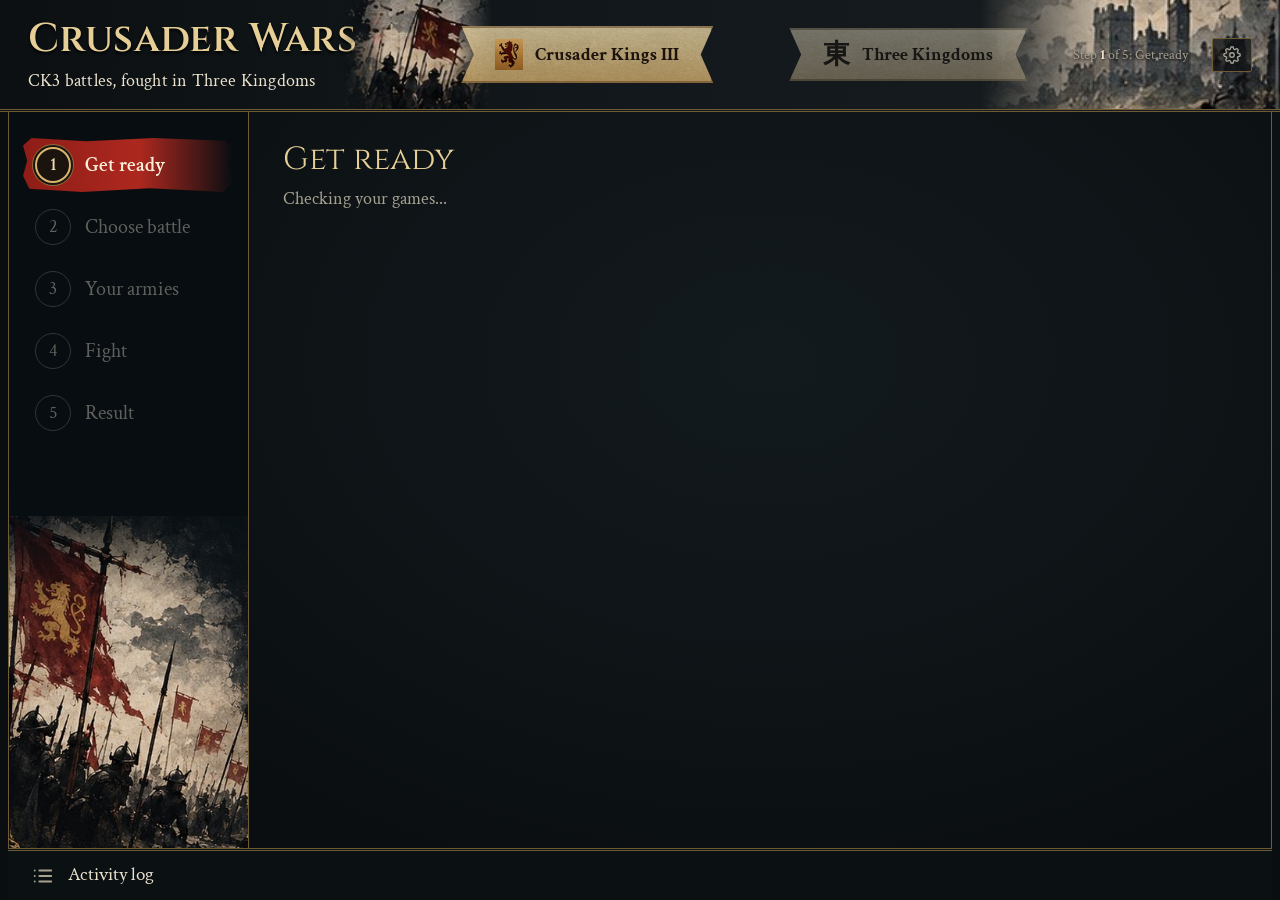
==== commit 5d301413: "Add CW2-ICO.jpg image to the frontend UI documentation" ====
--- a/dev/app/ui/index.html
+++ b/dev/app/ui/index.html
@@ -1,5 +1,5 @@
 <!doctype html>
-<html lang="en">
+<html lang="en" data-skin="ck3">
 <head>
 <meta charset="utf-8">
 <meta name="viewport" content="width=device-width, initial-scale=1">
@@ -15,6 +15,7 @@
   --body:"Atkinson Hyperlegible", "Segoe UI", system-ui, sans-serif;
   --han:"Noto Serif SC", "Songti SC", "SimSun", serif;
   --r-s:4px; --r-m:10px;
+  --accent-dim:rgba(184,146,79,.18);
 }
 *{box-sizing:border-box}
 html,body{height:100%;margin:0}
@@ -24,26 +25,35 @@
 button{font:inherit;cursor:pointer}
 button:disabled{cursor:not-allowed;opacity:.45}
 
-/* ---------- header: the tally ---------- */
-.top{display:grid;grid-template-columns:auto minmax(0,1fr) auto;align-items:center;gap:24px;
-  padding:14px 24px;background:var(--patina-950);border-bottom:1px solid var(--line)}
+/* ---------- header: brand + the two game plaques ----------
+   The plaques pick the launcher look (data-skin on <html>) and still work as
+   the round-trip tally: they close one notch per finished step and the seal
+   lands between them once the round trip is done. */
+.top{position:relative;overflow:hidden;display:grid;grid-template-columns:auto minmax(0,1fr) auto auto;
+  align-items:center;gap:24px;padding:14px 24px;background:var(--patina-950);border-bottom:1px solid var(--line)}
+.top>*{position:relative;z-index:1}
 .brand{font-family:var(--display);font-size:1.25rem;letter-spacing:.01em;margin:0;white-space:nowrap}
 .brand small{display:block;font-family:var(--body);font-size:.8rem;color:var(--bone-dim)}
-.tally{width:100%;max-width:340px;height:auto;justify-self:center;overflow:visible}
-.tally .half path{fill:url(#bronze);stroke:var(--bronze-lo);stroke-width:1.5}
-.tally .half{transition:transform .6s cubic-bezier(.3,.7,.2,1)}
-.tally-lbl{font:700 12px var(--body);fill:var(--patina-900)}
-.tally-han{font:700 18px var(--han);fill:var(--patina-900)}
-.seal{opacity:0;transform-origin:200px 32px;transform:scale(1.6) rotate(-8deg);
+.brand-mark{display:none}
+.plaques{position:relative;justify-self:center;display:flex;align-items:center;gap:6px}
+.plaque{display:inline-flex;align-items:center;gap:10px;white-space:nowrap;
+  background:linear-gradient(#dcbb7a,#b8924f 55%,#8a6a36);color:var(--patina-900);font-weight:700;
+  border:1px solid var(--bronze-lo);border-radius:var(--r-s);padding:8px 16px;
+  transition:transform .6s cubic-bezier(.3,.7,.2,1),filter .18s,opacity .18s}
+.plaque[aria-pressed="false"]{opacity:.6;filter:saturate(.55)}
+.plaque:hover{opacity:1;filter:none}
+.plaque-mark{font:700 1.2rem/1 var(--han)}
+.seal{position:absolute;left:50%;top:50%;z-index:2;width:44px;height:44px;margin:-22px 0 0 -22px;
+  display:grid;place-items:center;border-radius:4px;background:var(--cinnabar);border:1.5px solid #8e2019;
+  color:var(--bone);font:700 26px/1 var(--han);pointer-events:none;
+  opacity:0;transform:scale(1.6) rotate(-8deg);
   transition:opacity .25s ease-out .45s, transform .35s cubic-bezier(.2,1.4,.4,1) .45s}
-.seal rect{fill:var(--cinnabar);stroke:#8e2019;stroke-width:1.5}
-.seal text{font:700 26px var(--han);fill:var(--bone)}
 .seal.on{opacity:1;transform:scale(1) rotate(-4deg)}
 .stepline{font-size:.9rem;color:var(--bone-dim);text-align:right;white-space:nowrap}
 .stepline b{color:var(--bone);font-weight:700}
 
 /* ---------- body ---------- */
-.frame{display:grid;grid-template-columns:220px 1fr;min-height:0}
+.frame{display:grid;grid-template-columns:240px 1fr;min-height:0}
 .rail{border-right:1px solid var(--line);padding:20px 12px;background:var(--patina-900)}
 .rail ol{list-style:none;margin:0;padding:0;display:grid;gap:4px}
 .rail button{width:100%;display:grid;grid-template-columns:28px 1fr;align-items:center;gap:10px;
@@ -56,6 +66,7 @@
 .rail button[data-state="locked"]{opacity:.5}
 
 main{padding:28px 36px 40px;overflow:auto}
+main:focus{outline:none} /* focused by go() for screen readers, not keyboard travel */
 main h2{font-family:var(--display);font-weight:400;font-size:1.9rem;line-height:1.15;margin:0 0 6px}
 .lede{color:var(--bone-dim);margin:0 0 24px;max-width:62ch}
 .panel{background:var(--patina-800);border:1px solid var(--line);border-radius:var(--r-m);padding:18px 20px}
@@ -160,6 +171,84 @@
 .banner.win{background:rgba(114,184,163,.14);border:1px solid var(--verdigris)}
 .banner.loss{background:rgba(200,55,45,.12);border:1px solid var(--cinnabar)}
 
+/* fight: one-button handoff from the prepared pack to the watched result */
+.fight-screen{max-width:920px;margin:0 auto}
+.fight-screen>.lede{margin-bottom:16px}
+.fight-stage{position:relative;overflow:hidden;border:1px solid var(--frame,var(--line));padding:20px 22px 18px;
+  background:linear-gradient(90deg,rgba(12,20,22,.98) 0%,rgba(12,20,22,.88) 52%,rgba(12,20,22,.5) 100%),
+    url("skins/ck3/panel.jpg") right 38%/55% auto no-repeat,#101719;
+  box-shadow:inset 0 0 0 3px var(--patina-950),inset 0 0 0 4px rgba(184,146,79,.24)}
+.fight-flow{list-style:none;margin:0;padding:0;display:grid;grid-template-columns:repeat(5,minmax(0,1fr));position:relative;z-index:1}
+.fight-flow li{position:relative;min-width:0;padding:0 8px;color:var(--bone-dim)}
+.fight-flow button{display:grid;grid-template-rows:52px auto auto;justify-items:center;align-content:start;width:100%;
+  padding:4px 2px 8px;border:0;border-radius:var(--r-s);background:none;color:inherit;font:inherit;text-align:center;cursor:pointer;
+  transition:background .15s}
+.fight-flow button:hover .fight-flow-icon{border-color:var(--bronze-hi)}
+.fight-flow button[aria-pressed="true"]{background:rgba(184,146,79,.1);box-shadow:inset 0 -2px 0 var(--bronze-hi)}
+.fight-flow button:focus-visible{outline:2px solid var(--bronze-hi);outline-offset:2px}
+.fight-flow li:not(:last-child)::after{content:"";position:absolute;top:25px;left:calc(50% + 30px);right:calc(-50% + 30px);
+  height:1px;background:linear-gradient(90deg,var(--bronze-lo),var(--bronze-hi),var(--bronze-lo));opacity:.65}
+.fight-flow li:not(:last-child)::before{content:"";position:absolute;z-index:2;top:22px;right:calc(-50% + 25px);width:7px;height:7px;
+  border-top:1px solid var(--bronze-hi);border-right:1px solid var(--bronze-hi);transform:rotate(45deg)}
+.fight-flow-icon{position:relative;z-index:3;width:50px;height:50px;display:grid;place-items:center;border-radius:50%;
+  color:var(--bone-dim);border:1px solid var(--line);background:rgba(8,14,16,.92);box-shadow:0 0 0 4px rgba(8,14,16,.68)}
+.fight-flow-icon svg{width:25px;height:25px;fill:none;stroke:currentColor;stroke-width:1.7;stroke-linecap:round;stroke-linejoin:round}
+.fight-flow strong{margin-top:9px;color:var(--bone);font-size:.92rem;line-height:1.05;font-weight:600}
+.fight-flow small{margin-top:4px;font-size:.72rem;line-height:1.15;color:var(--bone-dim)}
+.fight-flow .done .fight-flow-icon{color:var(--verdigris);border-color:var(--verdigris)}
+.fight-flow .current .fight-flow-icon{color:var(--patina-950);border-color:var(--bronze-hi);
+  background:radial-gradient(circle at 42% 35%,#f1d993,var(--bronze) 64%,#735328);box-shadow:0 0 0 4px rgba(184,146,79,.16),0 0 18px rgba(226,197,127,.28)}
+.fight-flow .current strong{color:var(--bronze-hi)}
+.fight-flow .pending{opacity:.55}
+.fight-flow .pending:has(button[aria-pressed="true"]){opacity:.85}
+.fight-detail{position:relative;z-index:1;display:flex;flex-wrap:wrap;gap:12px 18px;align-items:center;justify-content:space-between;
+  margin-top:14px;padding:12px 16px;border-left:3px solid var(--bronze);background:rgba(8,14,16,.72)}
+.fight-detail>div:first-child{flex:1 1 320px}
+.fight-detail h3{margin:0 0 4px;font:600 1rem var(--display);color:var(--bronze-hi)}
+.fight-detail p{margin:0;color:var(--bone-dim);font-size:.9rem;line-height:1.45}.fight-detail b{color:var(--bone)}
+.fight-detail-actions{display:flex;flex-wrap:wrap;gap:8px;align-items:center}
+.switch{display:inline-flex;align-items:center;gap:8px;padding:5px 10px 5px 6px;border:1px solid var(--line);border-radius:999px;
+  background:rgba(8,14,16,.6);color:var(--bone-dim);font:600 .82rem var(--body);cursor:pointer}
+.switch::before{content:"";width:28px;height:16px;border-radius:999px;background:var(--line);
+  box-shadow:inset 2px 0 0 0 var(--bone-dim),inset 14px 0 0 -2px var(--bone-dim);transition:box-shadow .15s,background .15s}
+.switch[aria-pressed="true"]{color:var(--bone);border-color:var(--verdigris)}
+.switch[aria-pressed="true"]::before{background:var(--verdigris);box-shadow:inset -2px 0 0 0 var(--bone),inset -14px 0 0 -2px var(--bone)}
+.fight-matchup{display:grid;grid-template-columns:minmax(0,1fr) auto minmax(0,1fr);gap:8px 12px;align-items:center;margin:0 0 14px}
+.fm-title{grid-column:1/-1;margin:0;font:600 1.05rem var(--display);color:var(--bronze-hi)}
+.fm-side{display:grid;gap:2px;padding:10px 14px;border:1px solid var(--line);border-radius:var(--r-s);background:var(--patina-800);
+  color:var(--bone);text-align:left;font:inherit;cursor:pointer;transition:border-color .15s}
+.fm-side.d{text-align:right}
+.fm-side:hover,.fm-side[aria-expanded="true"]{border-color:var(--bronze)}
+.fm-role{font-size:.72rem;letter-spacing:.06em;text-transform:uppercase;color:var(--bone-dim)}
+.fm-name{font-weight:700;overflow:hidden;text-overflow:ellipsis;white-space:nowrap}
+.fm-men{font-size:.85rem;color:var(--bone-dim);font-variant-numeric:tabular-nums}
+.fm-vs{font:600 1rem var(--display);color:var(--bronze)}
+.fm-bar{grid-column:1/-1;height:6px;border-radius:3px;background:var(--cinnabar);overflow:hidden}
+.fm-bar span{display:block;height:100%;background:var(--verdigris);transition:width .3s}
+.fm-units{grid-column:1/-1;list-style:none;margin:0;padding:8px 14px;border:1px solid var(--line);background:rgba(8,14,16,.5);
+  display:grid;grid-template-columns:repeat(auto-fill,minmax(200px,1fr));gap:4px 18px;font-size:.88rem}
+.fm-units li{display:flex;justify-content:space-between;gap:10px}.fm-units .num{font-variant-numeric:tabular-nums;color:var(--bone-dim)}
+.fm-units .gen{color:var(--bronze-hi)}.fm-units small{color:var(--bone-dim)}
+.fight-status{margin:16px 0 0;padding:4px 16px;list-style:none;border:1px solid var(--line);background:rgba(11,23,24,.86)}
+.fight-status li{display:grid;grid-template-columns:24px 1fr auto;gap:12px;align-items:center;padding:9px 0;border-bottom:1px solid rgba(184,146,79,.2)}
+.fight-status li:last-child{border-bottom:0}
+.fight-status-mark{width:19px;height:19px;display:grid;place-items:center;border-radius:50%;border:1px solid var(--line);font:700 .72rem/1 var(--body);color:var(--bone-dim)}
+.fight-status-mark svg{width:13px;height:13px;fill:none;stroke:currentColor;stroke-width:2.5;stroke-linecap:round;stroke-linejoin:round}
+.fight-status .done .fight-status-mark{border-color:var(--verdigris);background:var(--verdigris);color:#102018}
+.fight-status .current .fight-status-mark{border:2px solid var(--bronze);border-right-color:transparent;animation:turn 1s linear infinite}
+.fight-status .error .fight-status-mark{border-color:var(--cinnabar);background:var(--cinnabar);color:var(--bone)}
+.fight-status-copy{display:grid;line-height:1.05}.fight-status-copy strong{font-size:.98rem;font-weight:600}.fight-status-copy small{margin-top:3px;color:var(--bone-dim);font-size:.78rem}
+.fight-status-state{font-size:.78rem;color:var(--verdigris);white-space:nowrap}.fight-status .current .fight-status-state{color:var(--bronze-hi)}
+.fight-status .pending .fight-status-state{color:var(--bone-dim)}.fight-status .error .fight-status-state{color:#f08c80}
+.fight-actions{display:grid;grid-template-columns:minmax(220px,1.2fr) minmax(150px,.72fr) minmax(120px,.58fr);gap:12px;margin-top:16px}
+.fight-actions .btn-primary,.fight-actions .btn-quiet{width:100%;min-height:56px;padding-inline:18px}
+.fight-actions .btn-primary{font-size:1.35rem}.fight-actions .btn-primary svg{width:25px;height:25px;fill:currentColor;stroke:none}
+.fight-actions [data-action="readResult"] svg{fill:none;stroke:currentColor;stroke-width:1.8;stroke-linecap:round;stroke-linejoin:round}
+.fight-actions .btn-quiet{font-size:1rem}.fight-actions .btn-quiet svg{width:20px;height:20px;fill:none;stroke:currentColor;stroke-width:1.8;stroke-linecap:round;stroke-linejoin:round}
+.battle-guide{margin-top:14px;padding:14px 18px;border-left:3px solid var(--bronze);background:rgba(184,146,79,.08);color:var(--bone-dim);font-size:.9rem}
+.battle-guide strong{color:var(--bone)}.battle-guide p{margin:0}.battle-guide p+p{margin-top:6px}
+@keyframes turn{to{transform:rotate(360deg)}}
+
 /* activity drawer */
 .drawer{border-top:1px solid var(--line);background:var(--patina-950)}
 .drawer summary{padding:10px 24px;cursor:pointer;color:var(--bone-dim);display:flex;justify-content:space-between;gap:12px}
@@ -167,20 +256,305 @@
 .log{margin:0;padding:0 24px 14px;max-height:170px;overflow:auto;
   font:12.5px/1.6 Consolas, "Cascadia Mono", monospace;color:var(--bone-dim);white-space:pre-wrap}
 
-@media (max-width: 1060px){ .stepline{display:none} }
+/* ---- settings gear button ---- */
+.btn-gear{background:none;border:1.5px solid var(--bronze-lo);border-radius:var(--r-s);
+  color:var(--bone-dim);padding:7px 10px;display:grid;place-items:center;line-height:1;
+  font-size:1.05rem;transition:color .15s,border-color .15s}
+.btn-gear:hover:not(:disabled){color:var(--bronze-hi);border-color:var(--bronze-hi)}
+.btn-gear svg{width:18px;height:18px;fill:none;stroke:currentColor;stroke-width:1.8;
+  stroke-linecap:round;stroke-linejoin:round;display:block}
+
+/* ---- settings modal overlay ---- */
+.settings-overlay{position:fixed;inset:0;background:rgba(17,32,33,.78);backdrop-filter:blur(6px);
+  display:grid;place-items:center;z-index:9000;opacity:0;pointer-events:none;
+  transition:opacity .22s ease}
+.settings-overlay.open{opacity:1;pointer-events:all}
+.settings-modal{background:var(--patina-900);border:1px solid var(--line);border-radius:14px;
+  width:min(540px,93vw);max-height:88vh;display:flex;flex-direction:column;overflow:hidden;
+  box-shadow:0 24px 64px rgba(0,0,0,.7);transform:translateY(10px);transition:transform .22s ease}
+.settings-overlay.open .settings-modal{transform:translateY(0)}
+.settings-head{display:flex;align-items:center;justify-content:space-between;
+  padding:18px 22px 14px;border-bottom:1px solid var(--line)}
+.settings-head h2{font-family:var(--display);font-weight:400;font-size:1.35rem;margin:0}
+.settings-head p{font-size:.82rem;color:var(--bone-dim);margin:3px 0 0}
+.settings-close{background:none;border:none;color:var(--bone-dim);font-size:1.4rem;
+  padding:4px 8px;border-radius:var(--r-s);cursor:pointer;line-height:1}
+.settings-close:hover{color:var(--bone)}
+.settings-body{overflow-y:auto;padding:18px 22px;display:grid;gap:0}
+.sfield{display:grid;gap:6px;padding:14px 0;border-bottom:1px solid var(--line)}
+.sfield:last-child{border-bottom:0}
+.sfield-label{font-size:.9rem;font-weight:600;color:var(--bone)}
+.sfield-desc{font-size:.8rem;color:var(--bone-dim)}
+/* segmented choice */
+.seg-sm{display:flex;flex-wrap:wrap;gap:6px}
+.seg-sm button{background:var(--patina-800);border:1px solid var(--line);color:var(--bone-dim);
+  padding:6px 14px;border-radius:var(--r-s);font:inherit;font-size:.88rem;cursor:pointer;white-space:nowrap}
+.seg-sm button[aria-pressed="true"],.seg-sm-btn[aria-pressed="true"]{background:var(--accent-dim);border-color:var(--bronze);
+  color:var(--bronze-hi)}
+.seg-sm button:hover:not([aria-pressed="true"]),.seg-sm-btn:hover:not([aria-pressed="true"]){border-color:var(--bone-dim);color:var(--bone)}
+.seg-sm-btn{background:var(--patina-800);border:1px solid var(--line);color:var(--bone-dim);
+  padding:6px 14px;border-radius:var(--r-s);font:inherit;font-size:.88rem;cursor:pointer;white-space:nowrap}
+/* toggle chip */
+.toggle-row{display:flex;align-items:center;gap:12px}
+.toggle-chip{position:relative;width:44px;height:24px;flex-shrink:0}
+.toggle-chip input{opacity:0;width:0;height:0;position:absolute}
+.toggle-chip .track{position:absolute;inset:0;border-radius:12px;background:var(--patina-800);
+  border:1.5px solid var(--line);transition:background .18s,border-color .18s}
+.toggle-chip input:checked+.track{background:var(--verdigris);border-color:var(--verdigris)}
+.toggle-chip .thumb{position:absolute;top:3px;left:3px;width:16px;height:16px;border-radius:50%;
+  background:var(--bone-dim);transition:transform .18s,background .18s}
+.toggle-chip input:checked~.thumb{transform:translateX(20px);background:var(--patina-950)}
+/* number spinner */
+.num-row{display:flex;align-items:center;gap:10px}
+.num-row input[type=number]{background:var(--patina-800);color:var(--bone);border:1px solid var(--line);
+  border-radius:var(--r-s);padding:7px 10px;font:inherit;width:100px;font-variant-numeric:tabular-nums;
+  appearance:textfield}
+.num-row input[type=number]:focus{border-color:var(--bronze-hi);outline:none}
+/* settings footer */
+.settings-foot{padding:14px 22px;border-top:1px solid var(--line);display:flex;gap:12px;
+  justify-content:flex-end;align-items:center}
+.settings-status{font-size:.82rem;color:var(--verdigris);flex:1}
+.settings-status.err{color:var(--cinnabar)}
+
+/* =====================================================================
+   Skins. Everything above is the shared layout; a skin re-points the
+   colour/font tokens and adds its artwork. Art in skins/ is cropped from
+   the concept mockups in "docs launcher gui/".
+   ===================================================================== */
+@font-face{font-family:"Cinzel";src:url("skins/ck3/cinzel.ttf") format("truetype");font-weight:400 900;font-display:swap}
+@font-face{font-family:"Crimson Text";src:url("skins/ck3/crimson-regular.ttf") format("truetype");font-weight:400;font-display:swap}
+@font-face{font-family:"Crimson Text";src:url("skins/ck3/crimson-semibold.ttf") format("truetype");font-weight:600;font-display:swap}
+@font-face{font-family:"Crimson Text";src:url("skins/ck3/crimson-bold.ttf") format("truetype");font-weight:700;font-display:swap}
+:root{
+  --i-swords:url("data:image/svg+xml,<svg xmlns='http://www.w3.org/2000/svg' viewBox='0 0 24 24' fill='none' stroke='black' stroke-width='2' stroke-linecap='round' stroke-linejoin='round'><polyline points='14.5 17.5 3 6 3 3 6 3 17.5 14.5'/><line x1='13' x2='19' y1='19' y2='13'/><line x1='16' x2='20' y1='16' y2='20'/><line x1='19' x2='21' y1='21' y2='19'/><polyline points='14.5 6.5 18 3 21 3 21 6 17.5 9.5'/><line x1='5' x2='9' y1='14' y2='18'/><line x1='7' x2='4' y1='17' y2='20'/><line x1='3' x2='5' y1='19' y2='21'/></svg>");
+  --i-crown:url("data:image/svg+xml,<svg xmlns='http://www.w3.org/2000/svg' viewBox='0 0 24 24' fill='none' stroke='black' stroke-width='2' stroke-linecap='round' stroke-linejoin='round'><path d='M11.562 3.266a.5.5 0 0 1 .876 0L15.39 8.87a1 1 0 0 0 1.516.294L21.183 5.5a.5.5 0 0 1 .798.519l-2.834 10.246a1 1 0 0 1-.956.734H5.81a1 1 0 0 1-.957-.734L2.02 6.02a.5.5 0 0 1 .798-.519l4.276 3.664a1 1 0 0 0 1.516-.294z'/><path d='M5 21h14'/></svg>");
+  --i-refresh:url("data:image/svg+xml,<svg xmlns='http://www.w3.org/2000/svg' viewBox='0 0 24 24' fill='none' stroke='black' stroke-width='2' stroke-linecap='round' stroke-linejoin='round'><path d='M3 12a9 9 0 0 1 9-9 9.75 9.75 0 0 1 6.74 2.74L21 8'/><path d='M21 3v5h-5'/><path d='M21 12a9 9 0 0 1-9 9 9.75 9.75 0 0 1-6.74-2.74L3 16'/><path d='M8 16H3v5'/></svg>");
+  --i-list:url("data:image/svg+xml,<svg xmlns='http://www.w3.org/2000/svg' viewBox='0 0 24 24' fill='none' stroke='black' stroke-width='2' stroke-linecap='round'><path d='M8 6h13M8 12h13M8 18h13M3 6h.01M3 12h.01M3 18h.01'/></svg>");
+  --brush:polygon(0 14%,4% 0,30% 6%,62% 0,96% 5%,100% 24%,97% 50%,100% 78%,95% 100%,60% 93%,28% 100%,3% 94%,0 70%,2% 42%);
+}
+
+/* ---------- Crusader Kings III: blue-black, gold frames, parchment, red brush ---------- */
+:root[data-skin="ck3"]{
+  --patina-950:#0a0e11; --patina-900:#0e1417; --patina-800:#151a1d; --patina-700:#1f2629;
+  --line:#3d3a31;
+  --verdigris:#79d57a; --bronze:#b8924f; --bronze-hi:#e2c57f; --bronze-lo:#7a6436;
+  --cinnabar:#9b221b; --cinnabar-hi:#b42c22;
+  --bone:#ece3cf; --bone-dim:#a7a292;
+  --display:"Cinzel", Georgia, serif;
+  --body:"Crimson Text", Georgia, "Times New Roman", serif;
+  --r-s:2px; --r-m:3px;
+  --frame:#6e5b36;
+  --ink:#1d130d; --ink-red:#7b1812;
+}
+:root[data-skin="ck3"] body{font-size:18px;background:radial-gradient(ellipse at 60% 40%,#131a1d,#0a0e11 75%)}
+:root[data-skin="ck3"] .top{min-height:112px;padding:16px 28px;border-bottom:3px double var(--frame);
+  background:linear-gradient(90deg,#0c1013,#12181b 50%,#171d1f)}
+:root[data-skin="ck3"] .top::after{content:"";position:absolute;top:0;right:0;bottom:0;width:300px;
+  background:url("skins/ck3/head-right.jpg") right center/cover no-repeat;
+  -webkit-mask-image:linear-gradient(90deg,transparent,#000 45%);mask-image:linear-gradient(90deg,transparent,#000 45%)}
+:root[data-skin="ck3"] .brand-name{font:600 2.5rem/1 var(--display);color:#e6cf97;text-shadow:0 2px 3px #000;letter-spacing:.01em}
+:root[data-skin="ck3"] .brand-two{display:inline-block;width:46px;height:64px;margin:-18px 0 0 2px;vertical-align:-12px;
+  background:url("skins/ck3/two.jpg") center/contain no-repeat;color:transparent;overflow:hidden;
+  -webkit-mask-image:radial-gradient(closest-side,#000 72%,transparent);mask-image:radial-gradient(closest-side,#000 72%,transparent)}
+:root[data-skin="ck3"] .brand small{font:400 1.12rem var(--body);color:var(--bone);margin-top:6px}
+:root[data-skin="ck3"] .plaques::before{content:"";position:absolute;right:100%;top:-34px;bottom:-34px;width:150px;margin-right:4px;
+  background:url("skins/ck3/head-left.jpg") center/cover no-repeat;
+  -webkit-mask-image:linear-gradient(90deg,transparent,#000 30%,#000 75%,transparent);mask-image:linear-gradient(90deg,transparent,#000 30%,#000 75%,transparent)}
+:root[data-skin="ck3"] .plaque{border:0;border-radius:0;padding:13px 34px;gap:12px;color:var(--ink);font:700 1.1rem var(--body);
+  background:linear-gradient(rgba(238,217,166,.72),rgba(194,158,96,.82)),url("skins/ck3/paper.jpg") center/300px;
+  clip-path:polygon(0 0,100% 0,95% 50%,100% 100%,0 100%,5% 50%);box-shadow:inset 0 0 0 2px rgba(92,62,26,.5)}
+:root[data-skin="ck3"] .plaque-mark{font-size:1.7rem;color:var(--ink)}
+:root[data-skin="ck3"] .plaque-mark.lion{width:28px;height:31px;background:url("skins/ck3/lion.jpg") center/cover;color:transparent;
+  overflow:hidden;mix-blend-mode:multiply}
+:root[data-skin="ck3"] .stepline{text-shadow:0 1px 3px #000}
+:root[data-skin="ck3"] .btn-gear{background:rgba(10,14,17,.7);border-color:var(--frame)}
+
+:root[data-skin="ck3"] .frame{border-inline:1px solid var(--frame);margin:0 8px}
+:root[data-skin="ck3"] .rail{position:relative;border-right:1px solid var(--frame);padding:26px 14px;
+  background:linear-gradient(#070d11 50%,rgba(7,13,17,0) 66%),url("skins/ck3/rail.jpg") center bottom/100% auto no-repeat,#070d11}
+:root[data-skin="ck3"] .rail ol{gap:8px}
+:root[data-skin="ck3"] .rail button{grid-template-columns:36px 1fr;gap:14px;font-size:1.28rem;white-space:nowrap;padding:9px 12px;border-radius:0;color:#b6b2a4}
+:root[data-skin="ck3"] .rail button .n{width:36px;height:36px;font-size:1.15rem;border:1.5px solid #5b5e5d;color:#b6b2a4}
+:root[data-skin="ck3"] .rail button[data-state="current"]{color:#fbf1d9;font-weight:600;
+  background:linear-gradient(90deg,#8e1d17,#ad281f 55%,rgba(173,40,31,.35) 85%,rgba(173,40,31,0));clip-path:var(--brush)}
+:root[data-skin="ck3"] .rail button[data-state="current"] .n{background:#1a130e;color:#f1dfb2;border:2px solid #d8b56c;
+  box-shadow:0 0 0 2px #1a130e,0 0 0 3px #8c6d38}
+:root[data-skin="ck3"] .rail button[data-state="done"] .n{border-color:#8c6d38;color:#e2c57f}
+
+:root[data-skin="ck3"] main{padding:30px 34px 40px}
+:root[data-skin="ck3"] main h2{font-size:2rem;color:#e6cf97}
+:root[data-skin="ck3"] .panel{position:relative;border-radius:0;border:1px solid var(--frame);
+  background:linear-gradient(#151a1d,#11161a);box-shadow:inset 0 0 0 3px #0e1417,inset 0 0 0 4px rgba(184,146,79,.28)}
+:root[data-skin="ck3"] .panel.art{padding:14px 30px 14px 42px;
+  background:linear-gradient(90deg,#141a1d 42%,rgba(20,26,29,.55) 70%,rgba(20,26,29,.1)),url("skins/ck3/panel.jpg") right center/auto 100% no-repeat,#141a1d}
+:root[data-skin="ck3"] .checklist li{gap:26px;padding:13px 0;font-size:1.25rem;border-bottom-color:rgba(184,146,79,.22)}
+:root[data-skin="ck3"] .checklist .dot{width:22px;height:22px}
+:root[data-skin="ck3"] .dot{background:radial-gradient(circle at 40% 35%,#b9f5b3,#58c75a 55%,#2f8a36);box-shadow:0 0 8px rgba(98,210,100,.55)}
+:root[data-skin="ck3"] .dot.bad{background:radial-gradient(circle at 40% 35%,#ffb3a6,#d8453a 55%,#8e1f18);box-shadow:0 0 8px rgba(216,69,58,.55)}
+:root[data-skin="ck3"] .dot.warn{background:radial-gradient(circle at 40% 35%,#ffe3a0,#d9a441 55%,#8a6420);box-shadow:0 0 8px rgba(217,164,65,.5)}
+
+:root[data-skin="ck3"] .panel.parchment{color:var(--ink);border:1px solid #5d4b2c;padding:24px 30px 26px;
+  background:radial-gradient(ellipse at center,rgba(240,228,203,.55),rgba(196,172,128,.6)),url("skins/ck3/paper.jpg") center/600px,#e0cfb4;
+  box-shadow:inset 0 0 22px rgba(92,64,28,.55),0 2px 8px rgba(0,0,0,.6)}
+:root[data-skin="ck3"] .panel.parchment::after{content:"";position:absolute;right:1px;bottom:1px;width:156px;height:min(62%,176px);
+  pointer-events:none;background:url("skins/ck3/parch.jpg") right bottom/cover no-repeat;
+  -webkit-mask-image:radial-gradient(ellipse at 100% 100%,#000 55%,transparent 80%);mask-image:radial-gradient(ellipse at 100% 100%,#000 55%,transparent 80%)}
+:root[data-skin="ck3"] .parchment .panel-title{display:flex;align-items:center;gap:18px;color:var(--ink-red);
+  font:700 2.05rem/1.1 var(--body);margin:0 0 16px;white-space:nowrap}
+:root[data-skin="ck3"] .parchment .panel-title::after{content:"";flex:1 1 auto;max-width:340px;min-width:40px;height:14px;
+  background:url("data:image/svg+xml,<svg xmlns='http://www.w3.org/2000/svg' viewBox='0 0 14 14'><path d='M7 1 13 7 7 13 1 7Z' fill='%23d9bf8a' stroke='%23875f2c' stroke-width='1.5'/><path d='M7 4.5 9.5 7 7 9.5 4.5 7Z' fill='%23875f2c'/></svg>") 38% 50%/14px no-repeat,
+    linear-gradient(90deg,#875f2c,#b89160 40%,rgba(184,145,96,0)) center/100% 1.5px no-repeat}
+:root[data-skin="ck3"] .parchment .howto,:root[data-skin="ck3"] .howto.parchment{list-style:none;counter-reset:step;gap:18px;font-size:1.2rem;line-height:1.4}
+:root[data-skin="ck3"] .parchment .howto{padding:0 150px 0 0}
+:root[data-skin="ck3"] .howto.parchment{padding:24px 150px 26px 30px}
+:root[data-skin="ck3"] .parchment .howto li,:root[data-skin="ck3"] .howto.parchment li{counter-increment:step;position:relative;padding:6px 0 6px 66px;min-height:44px}
+:root[data-skin="ck3"] .parchment .howto li::before,:root[data-skin="ck3"] .howto.parchment li::before{content:counter(step);position:absolute;left:0;top:50%;transform:translateY(-50%) rotate(-4deg);
+  width:52px;height:40px;display:grid;place-items:center;color:#f7ead0;font:700 1.35rem var(--body);
+  background:radial-gradient(ellipse at 45% 45%,#a8261d,#7d1711 70%);clip-path:var(--brush)}
+:root[data-skin="ck3"] .parchment b{color:var(--ink-red)}
+:root[data-skin="ck3"] .parchment .muted{color:#5b4a36}
+
+:root[data-skin="ck3"] .actions{gap:18px}
+:root[data-skin="ck3"] .btn-primary,:root[data-skin="ck3"] .btn-quiet{display:inline-flex;align-items:center;justify-content:center;gap:14px}
+:root[data-skin="ck3"] .btn-primary{border:0;border-radius:0;padding:15px 40px;color:#f7ead0;font:600 1.45rem var(--body);
+  background:radial-gradient(ellipse at 50% 40%,#b0291f,#861b15 55%,#5f110d);clip-path:var(--brush);
+  box-shadow:inset 0 0 0 2px rgba(231,187,120,.45)}
+:root[data-skin="ck3"] .btn-primary:hover:not(:disabled){background:radial-gradient(ellipse at 50% 40%,#c83327,#9b221b 55%,#6d140f)}
+:root[data-skin="ck3"] .btn-quiet{border-radius:1px;border:1px solid #9a8158;color:var(--bone);padding:12px 30px;font:400 1.2rem var(--body);
+  background:rgba(8,12,14,.75);box-shadow:inset 0 0 0 2px #0a0e11,inset 0 0 0 3px rgba(154,129,88,.3)}
+:root[data-skin="ck3"] .btn-quiet:hover:not(:disabled){border-color:#e2c57f;color:#fff6e0}
+:root[data-skin="ck3"] .btn-sm{padding:6px 16px;font-size:1rem}
+:root[data-skin="ck3"] [data-action="toEncounter"].btn-primary::before,:root[data-skin="ck3"] [data-action="install"]::before,
+:root[data-skin="ck3"] [data-action="launchCk3"]::before,:root[data-skin="ck3"] [data-action="recheck"]::before{
+  content:"";width:1.3em;height:1.3em;flex-shrink:0;background:currentColor;
+  -webkit-mask:var(--i-swords) center/contain no-repeat;mask:var(--i-swords) center/contain no-repeat}
+:root[data-skin="ck3"] [data-action="toEncounter"].btn-primary::before{width:1.5em;height:1.5em}
+:root[data-skin="ck3"] [data-action="launchCk3"]::before{-webkit-mask-image:var(--i-crown);mask-image:var(--i-crown);color:#e2c57f;background:#e2c57f}
+:root[data-skin="ck3"] [data-action="recheck"]::before{-webkit-mask-image:var(--i-refresh);mask-image:var(--i-refresh)}
+
+:root[data-skin="ck3"] details.more{border:1px solid var(--frame);background:rgba(10,14,17,.8);padding:14px 22px;
+  box-shadow:inset 0 0 0 3px #0a0e11,inset 0 0 0 4px rgba(184,146,79,.2)}
+:root[data-skin="ck3"] details.more summary{margin:0;font-size:1.25rem;color:var(--bone)}
+:root[data-skin="ck3"] details.more[open] summary{margin-bottom:10px}
+:root[data-skin="ck3"] .drawer{border-top:3px double var(--frame);background:#0b1013;margin:0 8px}
+:root[data-skin="ck3"] .drawer summary{font-size:1.2rem;color:var(--bone);align-items:center}
+:root[data-skin="ck3"] .drawer summary>span{display:inline-flex;align-items:center;gap:14px}
+:root[data-skin="ck3"] .drawer summary>span::before{content:"";width:22px;height:22px;background:var(--bone-dim);
+  -webkit-mask:var(--i-list) center/contain no-repeat;mask:var(--i-list) center/contain no-repeat}
+:root[data-skin="ck3"] .settings-overlay{background:rgba(6,9,11,.8)}
+:root[data-skin="ck3"] .settings-modal{border-radius:2px;border-color:var(--frame)}
+
+/* ---------- Three Kingdoms: dark teal, gold line frames, dragons, red lacquer ---------- */
+:root[data-skin="3k"]{
+  --patina-950:#0f2025; --patina-900:#13282d; --patina-800:#1a3236; --patina-700:#21404a;
+  --line:#2f5454;
+  --verdigris:#8fdcc6; --bronze:#c9a45a; --bronze-hi:#f2c75c; --bronze-lo:#8a6d35;
+  --cinnabar:#7a2a1d; --cinnabar-hi:#933424;
+  --bone:#f4eedf; --bone-dim:#b7d1c8;
+  --display:Georgia, "Times New Roman", serif;
+  --body:"Segoe UI", "Atkinson Hyperlegible", system-ui, sans-serif;
+  --r-s:6px; --r-m:4px;
+  --gold-line:#c9a45a;
+}
+:root[data-skin="3k"] body{font-size:17px}
+:root[data-skin="3k"] .top{min-height:104px;padding:16px 28px;border-bottom:1px solid #2c4146;
+  background:linear-gradient(100deg,#111314 40%,#3a1510 58%,#6d2418 76%,#7a2a1d)}
+:root[data-skin="3k"] .top::after{content:"";position:absolute;top:0;right:0;bottom:0;width:40%;
+  background:url("skins/3k/head.jpg") right center/auto 100% repeat-x;
+  -webkit-mask-image:linear-gradient(90deg,transparent,#000 40%);mask-image:linear-gradient(90deg,transparent,#000 40%)}
+:root[data-skin="3k"] .brand{display:grid;grid-template-columns:auto auto;column-gap:16px;align-items:center;justify-content:start}
+:root[data-skin="3k"] .brand-mark{display:block;grid-row:1/3;font:700 2.6rem/1 var(--han);color:var(--bronze-hi)}
+:root[data-skin="3k"] .brand-name{font:700 1.7rem/1.1 var(--body);text-transform:uppercase;color:var(--bronze-hi);letter-spacing:.02em}
+:root[data-skin="3k"] .brand small{grid-column:2;font-size:1.02rem;color:var(--bone-dim);margin-top:4px}
+:root[data-skin="3k"] .plaques{gap:22px}
+:root[data-skin="3k"] .plaque{border:2px solid #e3c580;border-radius:999px;padding:11px 34px;font:700 1.05rem var(--body);
+  color:#2e2210;background:linear-gradient(#f0d58d,#d6ad5c 60%,#b88a3e);box-shadow:0 2px 6px rgba(0,0,0,.45)}
+:root[data-skin="3k"] .plaque[aria-pressed="true"]{color:#fff4dc;
+  background:linear-gradient(rgba(150,48,30,.72),rgba(104,32,20,.85)),url("skins/3k/head.jpg") center/150px}
+:root[data-skin="3k"] .plaque[aria-pressed="false"]{opacity:.9;filter:none}
+:root[data-skin="3k"] .plaque-mark{display:none}
+:root[data-skin="3k"] .btn-gear{background:rgba(15,32,37,.7);border-color:#e3c580;color:#f4eedf}
+
+:root[data-skin="3k"] .frame{position:relative;background:linear-gradient(#13282d,#0e2024)}
+:root[data-skin="3k"] .frame::after{content:"";position:absolute;right:0;bottom:0;width:340px;height:235px;pointer-events:none;
+  background:url("skins/3k/dragon.jpg") center/cover no-repeat;opacity:.9;
+  -webkit-mask-image:radial-gradient(ellipse at 62% 55%,#000 62%,transparent 90%);mask-image:radial-gradient(ellipse at 62% 55%,#000 62%,transparent 90%)}
+:root[data-skin="3k"] main{position:relative;z-index:1}
+:root[data-skin="3k"] .rail{background:#15282e;border-right:1px solid #2c4a4f;padding:26px 16px}
+:root[data-skin="3k"] .rail ol{gap:10px}
+:root[data-skin="3k"] .rail button{white-space:nowrap;grid-template-columns:36px 1fr;gap:14px;font-size:1.2rem;font-weight:600;color:#cfe6de;padding:10px 12px}
+:root[data-skin="3k"] .rail button .n{width:36px;height:36px;font-size:1.05rem;border:1.5px solid #9fcfc2;color:#cfe6de}
+:root[data-skin="3k"] .rail button[data-state="current"]{color:#fff1d8;background:linear-gradient(#7a2c23,#5c1f19);
+  box-shadow:inset 0 0 0 1px #9a3f33}
+:root[data-skin="3k"] .rail button[data-state="current"] .n{background:transparent;border:2px solid #f0c7a8;color:#fff1d8;
+  box-shadow:0 0 0 2px #b6452f}
+:root[data-skin="3k"] .rail button[data-state="done"] .n{border-color:var(--verdigris);color:var(--verdigris)}
+
+:root[data-skin="3k"] main h2{font-weight:700;color:var(--bronze-hi)}
+:root[data-skin="3k"] .panel{position:relative;border-radius:0;border:1px solid var(--gold-line);background:#1a3236;
+  box-shadow:inset 0 0 0 4px #1a3236,inset 0 0 0 5px rgba(201,164,90,.5)}
+:root[data-skin="3k"] .panel.art,:root[data-skin="3k"] .panel.parchment{padding:18px 30px 20px 84px}
+:root[data-skin="3k"] .panel.art{background:url("skins/3k/panel.jpg") right bottom/auto 100% no-repeat,#1a3236}
+:root[data-skin="3k"] .panel.art::before,:root[data-skin="3k"] .panel.parchment::before{content:"";position:absolute;left:1px;top:1px;
+  width:72px;height:88px;background:url("skins/3k/corner.jpg") left top/cover no-repeat}
+:root[data-skin="3k"] .checklist li{padding:12px 0;font-size:1.2rem;font-weight:600;border-bottom:0}
+:root[data-skin="3k"] .checklist .dot{width:16px;height:16px}
+:root[data-skin="3k"] .dot{background:var(--verdigris);box-shadow:0 0 6px rgba(143,220,198,.45)}
+:root[data-skin="3k"] .dot.bad{background:#e0634f;box-shadow:0 0 6px rgba(224,99,79,.5)}
+:root[data-skin="3k"] .dot.warn{background:var(--bronze-hi)}
+:root[data-skin="3k"] .parchment .panel-title{font:700 1.6rem var(--display);color:var(--bronze-hi);margin:4px 0 12px}
+:root[data-skin="3k"] .howto{font-size:1.15rem;font-weight:600;line-height:1.45}
+:root[data-skin="3k"] .howto b{color:var(--bronze-hi)}
+:root[data-skin="3k"] .howto.parchment{padding-left:104px}
+
+:root[data-skin="3k"] .btn-primary{border:2px solid #e0b863;border-radius:6px;padding:12px 28px;color:var(--bronze-hi);font-size:1.2rem;
+  background:linear-gradient(rgba(142,52,34,.82),rgba(100,32,22,.92)),url("skins/3k/head.jpg") center/140px}
+:root[data-skin="3k"] .btn-primary:hover:not(:disabled){background:linear-gradient(rgba(166,62,40,.85),rgba(118,38,26,.92)),url("skins/3k/head.jpg") center/140px}
+:root[data-skin="3k"] .btn-quiet{border:2px solid #e8d59a;border-radius:6px;color:var(--bone);background:#10262b;padding:11px 26px;font-size:1.15rem}
+:root[data-skin="3k"] .btn-quiet:hover:not(:disabled){border-color:var(--bronze-hi);color:#fff}
+:root[data-skin="3k"] .btn-sm{padding:5px 14px;font-size:.95rem}
+:root[data-skin="3k"] details.more summary{font-size:1.2rem;color:var(--bone-dim)}
+:root[data-skin="3k"] .drawer{background:#111f22;border-top:1px solid #2c4146}
+:root[data-skin="3k"] .drawer summary{font-size:1.1rem;color:var(--bone)}
+:root[data-skin="3k"] .settings-modal{border-color:var(--gold-line);border-radius:4px}
+:root[data-skin="3k"] .fight-stage{background:linear-gradient(90deg,rgba(15,32,37,.98),rgba(15,32,37,.84) 58%,rgba(15,32,37,.42)),
+  url("skins/3k/dragon.jpg") right center/auto 100% no-repeat,#10262b}
+
+@media (max-width: 1060px){
+  .stepline{display:none}
+  :root[data-skin="ck3"] .plaques::before{display:none}
+  :root[data-skin="ck3"] .brand-name{font-size:2.05rem}
+  :root[data-skin="ck3"] .plaque,:root[data-skin="3k"] .plaque{padding-inline:22px}
+}
 @media (max-width: 860px){
   .seg{grid-template-columns:1fr}
-  .top{grid-template-columns:1fr;gap:10px}
+  .top{grid-template-columns:minmax(0,1fr) auto;gap:8px 14px;padding:10px 16px}
   .stepline{text-align:left}
-  .frame{grid-template-columns:1fr}
+  .plaques{grid-column:1/-1;grid-row:2;justify-self:stretch}.plaque{flex:1;justify-content:center}
+  .btn-gear{grid-column:2;grid-row:1;justify-self:end}
+  :root[data-skin="ck3"] .top,:root[data-skin="3k"] .top{min-height:0}
+  :root[data-skin="ck3"] .brand-name{font-size:1.55rem}:root[data-skin="ck3"] .brand-two{width:34px;height:48px;vertical-align:-9px}
+  :root[data-skin="ck3"] .brand small{font-size:.9rem}
+  .frame{grid-template-columns:minmax(0,1fr)}
   .rail{border-right:0;border-bottom:1px solid var(--line);padding:10px}
-  .rail ol{grid-auto-flow:column;overflow-x:auto}
-  .rail button{grid-template-columns:28px auto;white-space:nowrap}
+  :root[data-skin="ck3"] .rail{background:#070d11;border-right:0;border-bottom:1px solid var(--frame)}
+  .rail ol{grid-template-columns:repeat(5,minmax(0,1fr));grid-auto-flow:initial;overflow:visible}
+  .rail button,:root[data-skin="ck3"] .rail button,:root[data-skin="3k"] .rail button{grid-template-columns:28px minmax(0,1fr);gap:6px;padding:7px 5px;font-size:.96rem;white-space:nowrap}
+  .rail button .n,:root[data-skin="ck3"] .rail button .n,:root[data-skin="3k"] .rail button .n{width:28px;height:28px;font-size:.9rem}
   main{padding:20px}
   .faceoff,.cols{grid-template-columns:1fr}
   .vs{padding:4px 0}
   .pathrow{grid-template-columns:22px 1fr;}
   .pathrow code,.pathrow button{grid-column:2}
+  .fight-screen{max-width:none}
+  .fight-flow{grid-template-columns:repeat(5,112px);overflow-x:auto;padding-bottom:8px;scrollbar-width:thin}
+  .fight-flow li:not(:last-child)::after{right:-56px}.fight-flow li:not(:last-child)::before{right:-59px}
+  .fight-actions{grid-template-columns:1fr 1fr}.fight-actions .btn-primary{grid-column:1/-1}
+}
+@media (max-width: 560px){
+  .fight-stage{padding-inline:14px}.fight-actions{grid-template-columns:1fr}.fight-actions .btn-primary{grid-column:auto}
+  .fight-status li{grid-template-columns:22px 1fr}.fight-status-state{grid-column:2}
+  .fight-matchup{grid-template-columns:minmax(0,1fr)}.fm-vs{display:none}.fm-side.d{text-align:left}
 }
 @media (prefers-reduced-motion: reduce){
   *{transition:none !important;animation:none !important}
@@ -190,335 +564,52 @@
 <body>
 
 <header class="top">
-  <h1 class="brand">Crusader Wars 2<small>CK3 battles, fought in Three Kingdoms</small></h1>
-  <svg class="tally" viewBox="0 0 400 64" role="img" aria-labelledby="tallyTitle tallyDesc">
-    <title id="tallyTitle">Round-trip tally</title>
-    <desc id="tallyDesc">The two halves close as each step finishes and are sealed when the result save is installed in CK3.</desc>
-    <defs>
-      <linearGradient id="bronze" x1="0" y1="0" x2="0" y2="1">
-        <stop offset="0" stop-color="#dcbb7a"/><stop offset=".55" stop-color="#b8924f"/><stop offset="1" stop-color="#8a6a36"/>
-      </linearGradient>
-    </defs>
-    <g id="halfL" class="half">
-      <path d="M20,8 H190 L200,18 L190,28 L200,38 L190,48 L200,56 H20 Q8,56 8,44 V20 Q8,8 20,8 Z"/>
-      <text x="22" y="39" class="tally-han">左</text>
-      <text x="50" y="37" class="tally-lbl">Crusader Kings III</text>
-    </g>
-    <g id="halfR" class="half">
-      <path d="M190,8 H380 Q392,8 392,20 V44 Q392,56 380,56 H200 L190,48 L200,38 L190,28 L200,18 Z"/>
-      <text x="378" y="39" class="tally-han" text-anchor="end">右</text>
-      <text x="350" y="37" class="tally-lbl" text-anchor="end">Three Kingdoms</text>
-    </g>
-    <g id="seal" class="seal" aria-hidden="true">
-      <rect x="178" y="10" width="44" height="44" rx="4"/>
-      <text x="200" y="42" text-anchor="middle">合</text>
-    </g>
-  </svg>
+  <h1 class="brand"><span class="brand-mark" aria-hidden="true">左</span><span class="brand-name">Crusader Wars <span class="brand-two">2</span></span><small>CK3 battles, fought in Three Kingdoms</small></h1>
+  <div class="plaques" role="group" aria-label="Launcher look">
+    <button class="plaque" id="halfL" data-action="setSkin" data-skin="ck3" aria-pressed="true"
+      title="Crusader Kings III look"><span class="plaque-mark lion" aria-hidden="true">獅</span>Crusader Kings III</button>
+    <button class="plaque" id="halfR" data-action="setSkin" data-skin="3k" aria-pressed="false"
+      title="Three Kingdoms look"><span class="plaque-mark" aria-hidden="true">東</span>Three Kingdoms</button>
+    <span class="seal" id="seal" aria-hidden="true">合</span>
+  </div>
   <p class="stepline" id="stepline" aria-live="polite"></p>
+  <button class="btn-gear" id="btn-settings" data-action="openSettings" aria-label="Options" title="Options (⚙)">
+    <svg viewBox="0 0 24 24" aria-hidden="true">
+      <circle cx="12" cy="12" r="3"/>
+      <path d="M19.4 15a1.65 1.65 0 0 0 .33 1.82l.06.06a2 2 0 0 1-2.83 2.83l-.06-.06a1.65 1.65 0 0 0-1.82-.33 1.65 1.65 0 0 0-1 1.51V21a2 2 0 0 1-4 0v-.09A1.65 1.65 0 0 0 9 19.4a1.65 1.65 0 0 0-1.82.33l-.06.06a2 2 0 0 1-2.83-2.83l.06-.06A1.65 1.65 0 0 0 4.68 15a1.65 1.65 0 0 0-1.51-1H3a2 2 0 0 1 0-4h.09A1.65 1.65 0 0 0 4.6 9a1.65 1.65 0 0 0-.33-1.82l-.06-.06a2 2 0 0 1 2.83-2.83l.06.06A1.65 1.65 0 0 0 9 4.68a1.65 1.65 0 0 0 1-1.51V3a2 2 0 0 1 4 0v.09a1.65 1.65 0 0 0 1 1.51 1.65 1.65 0 0 0 1.82-.33l.06-.06a2 2 0 0 1 2.83 2.83l-.06.06A1.65 1.65 0 0 0 19.4 9a1.65 1.65 0 0 0 1.51 1H21a2 2 0 0 1 0 4h-.09a1.65 1.65 0 0 0-1.51 1z"/>
+    </svg>
+  </button>
 </header>
+
+<!-- Settings overlay (JS populates #settings-root) -->
+<div class="settings-overlay" id="settings-overlay" role="dialog" aria-modal="true" aria-label="Options">
+  <div class="settings-modal">
+    <div class="settings-head">
+      <div>
+        <h2>Options</h2>
+        <p>Saved to <code>config/cw2_config.json</code> · rejected keys are blocked by the schema</p>
+      </div>
+      <button class="settings-close" id="settings-close" data-action="closeSettings" aria-label="Close">✕</button>
+    </div>
+    <div class="settings-body" id="settings-body">Loading…</div>
+    <div class="settings-foot">
+      <span class="settings-status" id="settings-status"></span>
+      <button class="btn-quiet" id="settings-cancel" data-action="closeSettings">Cancel</button>
+      <button class="btn-primary" id="settings-save" data-action="saveSettings">Save</button>
+    </div>
+  </div>
+</div>
 
 <div class="frame">
   <nav class="rail" aria-label="Round-trip steps"><ol id="rail"></ol></nav>
   <main id="main" tabindex="-1"></main>
 </div>
 
-<details class="drawer">
+<details class="drawer" id="activity-drawer">
   <summary><span>Activity log</span>
     </summary>
   <pre class="log" id="log"></pre>
 </details>
-
-<script>
-/* Crusader Wars 2 launcher UI. Python side: bridge.py via pywebview js_api.
-   Flow: get ready -> choose the CK3 battle -> your armies -> fight in 3K -> result. */
-const esc = s => String(s).replace(/[&<>"]/g, c => ({"&":"&amp;","<":"&lt;",">":"&gt;",'"':"&quot;"}[c]));
-const fmt = n => Number(n||0).toLocaleString("en-CA");
-
-/* ---- event bus the Python side pushes into via evaluate_js ---- */
-window.cw2 = { handlers:{}, on(t,f){(this.handlers[t]=this.handlers[t]||[]).push(f)},
-  emit(t,p){(this.handlers[t]||[]).forEach(f=>f(p)); log(`${t} ${JSON.stringify(p)}`)} };
-
-/* ---- bridge call: {'ok':...} or {'error': msg} -> JS exception ---- */
-async function call(method, ...args){
-  const r = await window.pywebview.api[method](...args);
-  if (r && r.error !== undefined) throw new Error(r.error);
-  return r || {};
-}
-const err = e => (e && (e.message || e)) ? (e.message || String(e)) : String(e);
-/* Plain-language versions of the errors a player can actually hit. */
-function friendly(m){
-  if(/No runtime log/.test(m)) return "No battle has been fought with this pack yet. Finish the battle in Three Kingdoms, then try again.";
-  if(/exactly one start/.test(m)) return "This battle was restarted or replayed, so its result can't be used. Send the armies again and fight it once.";
-  if(/undetermined/.test(m)) return "Neither side fully broke, so there's no winner yet. Fight until one army routs.";
-  if(/Close Three Kingdoms/.test(m)) return "Close Three Kingdoms first, then try again.";
-  if(/No \.ck3 saves/.test(m)) return "No CK3 saves found yet. In CK3, open a battle and press the crossed swords (or save by hand), then try again.";
-  if(/no battle in progress/.test(m)) return "Your latest save has no battle in progress. Save while your armies are fighting.";
-  return m;
-}
-const fail = e => { const m = err(e); log(`error: ${m}`); return friendly(m); };
-
-/* ---- state ---- */
-const STEPS=[
-  {id:"setup",  title:"Get ready"},
-  {id:"enc",    title:"Choose battle"},
-  {id:"roster", title:"Your armies"},
-  {id:"battle", title:"Fight"},
-  {id:"result", title:"Result"}
-];
-const S={view:0, reached:0, sealed:false, busy:false, mode:"records", cw1Hint:false,
-  health:null, enc:null, roster:null, install:[], installed:false,
-  launched:false, removed:false, result:null, error:null};
-
-function log(msg){const el=document.getElementById("log");
-  el.textContent+=`[${new Date().toLocaleTimeString("en-CA",{hour12:false})}] ${msg}\n`;el.scrollTop=el.scrollHeight;}
-
-/* tally gap: closes one notch per finished step */
-function setTally(){
-  const done=S.sealed?5:S.reached; const g=(5-done)*7;
-  document.getElementById("halfL").style.transform=`translateX(${-g}px)`;
-  document.getElementById("halfR").style.transform=`translateX(${g}px)`;
-  document.getElementById("seal").classList.toggle("on",S.sealed);
-  document.getElementById("stepline").innerHTML=`Step <b>${S.view+1}</b> of 5: ${STEPS[S.view].title}`;
-}
-
-function renderRail(){
-  document.getElementById("rail").innerHTML=STEPS.map((s,i)=>{
-    const state=i===S.view?"current":i>S.reached?"locked":"done";
-    return `<li><button data-go="${i}" data-state="${state}" ${i>S.reached?"disabled":""}
-      aria-current="${i===S.view?"step":"false"}"><span class="n">${i+1}</span>${s.title}</button></li>`;
-  }).join("");
-}
-
-function render(){
-  renderRail(); setTally();
-  document.getElementById("main").innerHTML=V[STEPS[S.view].id]();
-}
-function go(i){S.view=i; S.reached=Math.max(S.reached,i); S.error=null; render(); document.getElementById("main").focus();}
-const errorBox=()=>S.error?`<p class="notice" role="alert" style="margin-top:16px">${esc(S.error)}</p>`:"";
-const check=(state,text,fix="")=>`<li><span class="dot ${state}" aria-label="${state==="bad"?"Needs fixing":state==="warn"?"Warning":"Ready"}"></span><span>${text}</span>${fix}</li>`;
-
-/* ---- screens ---- */
-const V={
-  setup(){
-    const h=S.health;
-    if(!h) return `<h2>Get ready</h2><p class="lede">Checking your games...</p>`;
-    const ok=k=>(h.paths.find(p=>p.key===k)||{}).ok;
-    const items=[
-      check(ok("ck3_exe")?"":"bad", ok("ck3_exe")?"Crusader Kings III is installed":"Crusader Kings III was not found"),
-      check(ok("tk_exe")?"":"bad", ok("tk_exe")?"Three Kingdoms is installed":"Three Kingdoms was not found"),
-      !h.ck3_mod
-        ? check("bad", "The CW2 battle button is not installed in CK3",
-            h.mod_source?`<button class="btn-quiet btn-sm" data-action="installMod" ${S.busy?"disabled":""}>Install</button>`:`<span class="muted">mod files missing</span>`)
-        : h.in_playset
-          ? check("", "The CW2 battle button is installed and in your CK3 playset")
-          : check("bad", "The CW2 battle button is installed but not in your CK3 playset. Close the Paradox launcher, then add it.",
-              `<button class="btn-quiet btn-sm" data-action="addToPlayset" ${S.busy?"disabled":""}>Add to playset</button>`),
-      h.cw1_installed
-        ? check("warn", "Crusader Wars 1 is still installed. It replaces the same CK3 battle window, so the CW2 button won't show while it's on.",
-            `<button class="btn-quiet btn-sm" data-action="removeCw1">Remove it</button>`)
-        : check("", "Crusader Wars 1 is gone"),
-      check(ok("rpfm_cli")?"":"bad", ok("rpfm_cli")?"The battle pack builder is ready":"The battle pack builder (RPFM) is missing")];
-    return `<h2>Get ready</h2>
-    <p class="lede">Fight your Crusader Kings III battles in Three Kingdoms. Check the list, then start a battle in CK3.</p>
-    <ul class="panel checklist">${items.join("")}</ul>
-    ${S.cw1Hint?`<p class="notice ok" style="margin-top:16px">Steam is opening Crusader Wars 1's Workshop page. Click <b>Unsubscribe</b> there, then press Check again.</p>`:""}
-    ${h.tk_running?`<p class="notice" style="margin-top:16px">Three Kingdoms is running. Close it before sending a battle.</p>`:""}
-    <section class="panel" style="margin-top:16px"><h3 class="panel-title">How a battle starts</h3>
-      <ol class="howto">
-        <li>Get every line above ready. <b>Add to playset</b> puts the CW2 mod last in your active playset for you.</li>
-        <li>Play CK3. When your armies meet, open the battle and press the <b>crossed swords</b>. The game pauses and saves.</li>
-        <li>Keep this window open: it spots the save, builds both armies and starts Three Kingdoms. To choose by hand, press <b>Find my battle</b>.</li>
-      </ol></section>
-    ${errorBox()}
-    <div class="actions">
-      <button class="btn-primary" data-action="toEncounter" ${ok("ck3_saves")?"":"disabled"}>Find my battle</button>
-      ${h.ck3_running?"":`<button class="btn-quiet" data-action="launchCk3">Open Crusader Kings III</button>`}
-      <button class="btn-quiet" data-action="recheck">Check again</button>
-    </div>
-    <details class="more"><summary>File locations</summary>
-      <div class="paths">${h.paths.map(p=>`<div class="pathrow"><span class="dot ${p.ok?"":"bad"}"></span>
-        <span>${esc(p.label)}</span><code title="${esc(p.value)}">${esc(p.value)}</code></div>`).join("")}</div>
-    </details>`;
-  },
-  enc(){
-    const e=S.enc;
-    if(!e) return `<h2>Choose battle</h2>${S.error?`${errorBox()}
-      <div class="actions"><button class="btn-quiet" data-action="toEncounter">Try again</button></div>`
-      :`<p class="lede">Reading your latest CK3 save...</p>`}`;
-    const side=s=>`<section class="panel side" aria-label="${s.role}">
-      <p class="role">${s.role}${s.yours?` <span class="yours">your army</span>`:""}</p>
-      <p class="big">${fmt(Math.round(s.fighting))}</p>
-      <p class="muted">men still fighting, of ${fmt(Math.round(s.initial))}</p></section>`;
-    const cards=e.battles.map(b=>`<li><button data-action="pickBattle" data-id="${esc(b.combat_id)}" aria-pressed="${b.combat_id===e.combat_id}">
-      <b>${fmt(b.men[0])} v ${fmt(b.men[1])}</b><small>${esc(b.phase||"")}${b.yours?` · <span class="yours">yours</span>`:""}</small></button></li>`).join("");
-    return `<h2>Choose battle</h2>
-    <p class="lede">${e.battles.length} battle${e.battles.length===1?"":"s"} in progress in your latest save. Battles with your own army are marked; if you fought through a vassal or ally, pick that one.</p>
-    <ul class="battles">${cards}</ul>
-    <div class="faceoff">${side(e.sides[0])}<div class="vs" aria-hidden="true">vs</div>${side(e.sides[1])}</div>
-    ${errorBox()}
-    <div class="actions">
-      <button class="btn-primary" data-action="toRoster">Build the armies</button>
-      <button class="btn-quiet" data-action="toEncounter">Look again</button>
-    </div>
-    <details class="more"><summary>Save details</summary>
-      <dl class="kv"><dt>Save</dt><dd><code>${esc(e.save_name)}</code></dd><dt>Date</dt><dd>${esc(e.date||"unknown")}</dd>
-      <dt>Battle id</dt><dd><code>${esc(e.combat_id)}</code></dd>
-      ${e.sides.map(s=>`<dt>${s.role} armies</dt><dd><code>${esc(s.army_ids.join(", "))}</code></dd>`).join("")}</dl>
-    </details>`;
-  },
-  roster(){
-    const r=S.roster;
-    if(!r) return `<h2>Your armies</h2>${S.error?errorBox():`<p class="lede">Building the armies...</p>`}`;
-    const modes=[["records","Records","Generals lead a bodyguard. Grounded, historical battles."],
-                 ["romance","Romance","Generals are single heroes who duel and inspire."]];
-    const col=side=>`<section class="panel"><h3 class="panel-title">${esc(side.role)}</h3>
-      <p class="muted" style="margin:0 0 8px">${fmt(side.men)} men · ${side.cards} unit cards</p>
-      ${side.generals.map(g=>`<div class="general">
-        <p class="gname"><b>${esc(g.name||(g.role==="Commander"?"Commander":"Knight"))}</b>
-          <span>${g.kind==="hero"?"hero":"general and bodyguard"}${g.men>1?`, ${g.men} men`:""}</span></p>
-        <ul class="units">${g.units.map(u=>`<li><span>${esc(u.name)}</span><span class="tier-tag">${esc(u.tier)}</span><span class="num">${u.men}</span></li>`).join("")}</ul>
-      </div>`).join("")}</section>`;
-    const prog=S.install.length?`<ul class="progress">${S.install.map(x=>x?`<li data-s="${x.status}"><span class="dot"></span>${esc(x.label)}</li>`:"").join("")}</ul>`:"";
-    const packOk=S.health&&S.health.gates&&S.health.gates.probe;
-    return `<h2>Your armies</h2>
-    <p class="lede">Both CK3 armies, rebuilt from Three Kingdoms units at the same scale${r.scale<1?` (1 in 3K stands for ${(1/r.scale).toFixed(1)} in CK3)`:" (man for man)"}.</p>
-    <div class="seg" role="group" aria-label="Battle mode">${modes.map(([m,t,d])=>
-      `<button data-action="setMode" data-mode="${m}" aria-pressed="${S.mode===m}" ${S.installed||S.busy?"disabled":""}><b>${t}</b><small>${d}</small></button>`).join("")}</div>
-    <div class="cols">${col(r.sides[0])}${col(r.sides[1])}</div>
-    <p class="muted" style="margin-top:14px">${esc(r.note)}</p>
-    ${prog}
-    ${packOk?"":`<p class="notice" style="margin-top:16px">Three Kingdoms or the battle pack builder is missing. Check the first step.</p>`}
-    ${errorBox()}
-    <div class="actions">
-      ${S.installed
-        ? `<button class="btn-primary" data-action="toBattle">Next: fight</button>`
-        : `<button class="btn-primary" data-action="install" ${S.busy||!packOk?"disabled":""}>Send to Three Kingdoms</button>
-           <button class="btn-quiet" data-action="reroll" ${S.busy?"disabled":""}>Shuffle units</button>`}
-    </div>
-    <details class="more"><summary>Roll details</summary><p class="muted">Seed <code>${r.seed}</code>, mode ${esc(r.mode||S.mode)}.</p></details>`;
-  },
-  battle(){
-    return `<h2>Fight in Three Kingdoms</h2>
-    <p class="lede">The battle is ready. Follow these steps, then come back for the result.</p>
-    <ol class="howto panel">
-      <li>${S.launched?"Three Kingdoms is starting.":`<button class="btn-quiet btn-sm" data-action="launch">Launch Three Kingdoms</button>`}</li>
-      <li>In the mod manager, turn on <b>crusader_wars_2</b>, then press Play.</li>
-      <li>Open <b>Historical Battles</b>, choose <b>Battle of Xingyang</b> in Records mode, and start it.</li>
-      <li>Fight until one army breaks. Stay on the results screen for a few seconds, and don't press Rematch.</li>
-    </ol>
-    ${errorBox()}
-    <div class="actions">
-      <button class="btn-primary" data-action="readResult" ${S.busy?"disabled":""}>Get the result</button>
-    </div>`;
-  },
-  result(){
-    const r=S.result;
-    if(!r) return `<h2>Result</h2><p class="lede">No result yet.</p>
-      <div class="actions"><button class="btn-primary" data-action="toBattle">Back to the fight</button></div>`;
-    const won=r.player_outcome==="victory";
-    const rows=r.sides.map((s,i)=>`<tr><td>${esc(s.role)}${i===r.player_side?" (you)":""}${r.winner===i?" · won":""}</td>
-      <td class="num">${fmt(s.men)}</td><td class="num">${fmt(s.lost)}</td><td class="num">${fmt(s.men-s.lost)}</td></tr>`).join("");
-    return `<h2>Result</h2>
-    <p class="banner ${won?"win":"loss"}">${won?"Victory":"Defeat"}<small>${won?"Your side held the field.":"Your side broke first."}</small></p>
-    <div class="panel"><table>
-      <thead><tr><th>Side</th><th class="num">Fought</th><th class="num">Lost</th><th class="num">Left</th></tr></thead>
-      <tbody>${rows}</tbody></table></div>
-    <p class="muted" style="margin-top:14px">The result is saved in the run folder. Writing the losses into your CK3 save is off in this build.</p>
-    ${S.removed?`<p class="notice ok" style="margin-top:16px">Battle pack removed. The game's own files were never touched.</p>`:""}
-    ${errorBox()}
-    <div class="actions">
-      <button class="btn-primary" data-action="restart">Fight another battle</button>
-      ${S.installed&&!S.removed?`<button class="btn-quiet" data-action="removeProbe" ${S.busy?"disabled":""}>Remove battle pack</button>`:""}
-    </div>`;
-  }
-};
-
-/* ---- actions ---- */
-window.cw2.on("install",p=>{S.install[p.index]={label:p.label,status:p.status}; if(STEPS[S.view].id==="roster") render();});
-
-const A={
-  async recheck(){S.error=null;
-    try{S.health=await call("get_health");
-      log(`checked: ck3_mod=${S.health.ck3_mod} cw1=${S.health.cw1_installed} pack_ready=${S.health.gates.probe}`);}
-    catch(e){S.error=fail(e);} render();},
-  async installMod(){S.busy=true; S.error=null; render();
-    try{const r=await call("install_ck3_mod"); log(`CK3 mod registered: ${r.mod_file}`); await A.recheck();}
-    catch(e){S.error=fail(e);}
-    S.busy=false; render();},
-  async addToPlayset(){S.busy=true; S.error=null; render();
-    try{const r=await call("add_to_playset");
-      log(`added to playset "${r.playset}"${r.cw1_disabled?", Crusader Wars 1 switched off":""}; backup: ${r.backup}`);
-      await A.recheck();}
-    catch(e){S.error=fail(e);}
-    S.busy=false; render();},
-  async removeCw1(){S.error=null;
-    try{await call("open_cw1_page"); S.cw1Hint=true; log("opened Crusader Wars 1's Workshop page");}
-    catch(e){S.error=fail(e);} render();},
-  async launchCk3(){
-    try{await call("launch_ck3"); log("CK3 launch requested via Steam");}
-    catch(e){S.error=fail(e);} render();},
-  async toEncounter(){go(1); S.enc=null; S.roster=null; render();
-    try{S.enc=await call("get_encounter"); log(`CK3 save ${S.enc.save_name}: battle ${S.enc.combat_id} of ${S.enc.battles.length}`);}
-    catch(e){S.error=fail(e);} render();},
-  async pickBattle(b){S.error=null;
-    try{S.enc=await call("get_encounter",S.enc.save,b.dataset.id); S.roster=null; log(`picked battle ${S.enc.combat_id}`);}
-    catch(e){S.error=fail(e);} render();},
-  async toRoster(){go(2); await A.reroll();},
-  async reroll(){S.error=null;
-    try{S.roster=await call("roll_roster",S.enc,null,S.mode);
-      log(`rolled ${S.roster.mode} seed=${S.roster.seed} cards=${S.roster.sides.map(s=>s.cards).join("v")}`);}
-    catch(e){S.error=fail(e);} render();},
-  async setMode(b){S.mode=b.dataset.mode; await A.reroll();},
-  async install(){S.busy=true;S.install=[];S.error=null;render();
-    try{const r=await call("prepare_and_install",S.roster); S.installed=true;
-      if(r.removed_previous) log(`replaced the previous battle pack (run: ${r.removed_previous})`);
-      log(`installed ${r.pack} sha256=${r.sha256}`); log(`run folder: ${r.run}`);}
-    catch(e){S.error=fail(e);}
-    S.busy=false; render();},
-  async toBattle(){go(3);},
-  async launch(){
-    try{await call("launch_3k"); S.launched=true; log("3K launch requested via Steam");}
-    catch(e){S.error=fail(e);} render();},
-  async readResult(){S.busy=true;S.error=null;render();
-    try{S.result=await call("read_result");
-      log(`result outcome=${S.result.player_outcome} source=${S.result.result_source}`);
-      S.busy=false; go(4); return;}
-    catch(e){S.error=fail(e);}
-    S.busy=false; render();},
-  async removeProbe(){S.busy=true;S.error=null;render();
-    try{const r=await call("remove_probe"); S.removed=true;
-      log(`removed ${r.removed}${r.run?" (run: "+r.run+")":""}`);
-      await A.recheck();}
-    catch(e){S.error=fail(e);}
-    S.busy=false; render();},
-  async restart(){Object.assign(S,{view:0,reached:0,sealed:false,roster:null,enc:null,cw1Hint:false,
-      install:[],installed:false,launched:false,removed:false,result:null,error:null});
-    await A.recheck();},
-  /* The CK3 button saved a battle: take it straight to Three Kingdoms, stopping at the first error. */
-  async autoFight(sig){log(`CK3 battle button: ${sig.battle} (${sig.save_name})`);
-    await A.toEncounter(); if(!S.enc) return;
-    await A.toRoster(); if(!S.roster) return;
-    await A.install(); if(!S.installed) return;
-    go(3); await A.launch();}
-};
-
-let watching=false;
-async function watch(){
-  if(watching||S.busy||S.view!==0) return;
-  watching=true;
-  try{const sig=await call("poll_battle"); if(sig.save&&!S.busy&&S.view===0) await A.autoFight(sig);}
-  catch(e){log(`watch: ${err(e)}`);}
-  watching=false;
-}
-
-document.addEventListener("click",async ev=>{
-  const g=ev.target.closest("[data-go]"); if(g&&!g.disabled){go(+g.dataset.go);return;}
-  const b=ev.target.closest("[data-action]"); if(b&&!b.disabled&&A[b.dataset.action]) await A[b.dataset.action](b);
-});
-
-window.addEventListener("pywebviewready",()=>{log("Python bridge ready"); render(); A.recheck(); setInterval(watch,3000);});
-log("launcher started; waiting for the Python bridge...");
-render();
-</script>
+<script src="app.js"></script>
 </body>
 </html>
